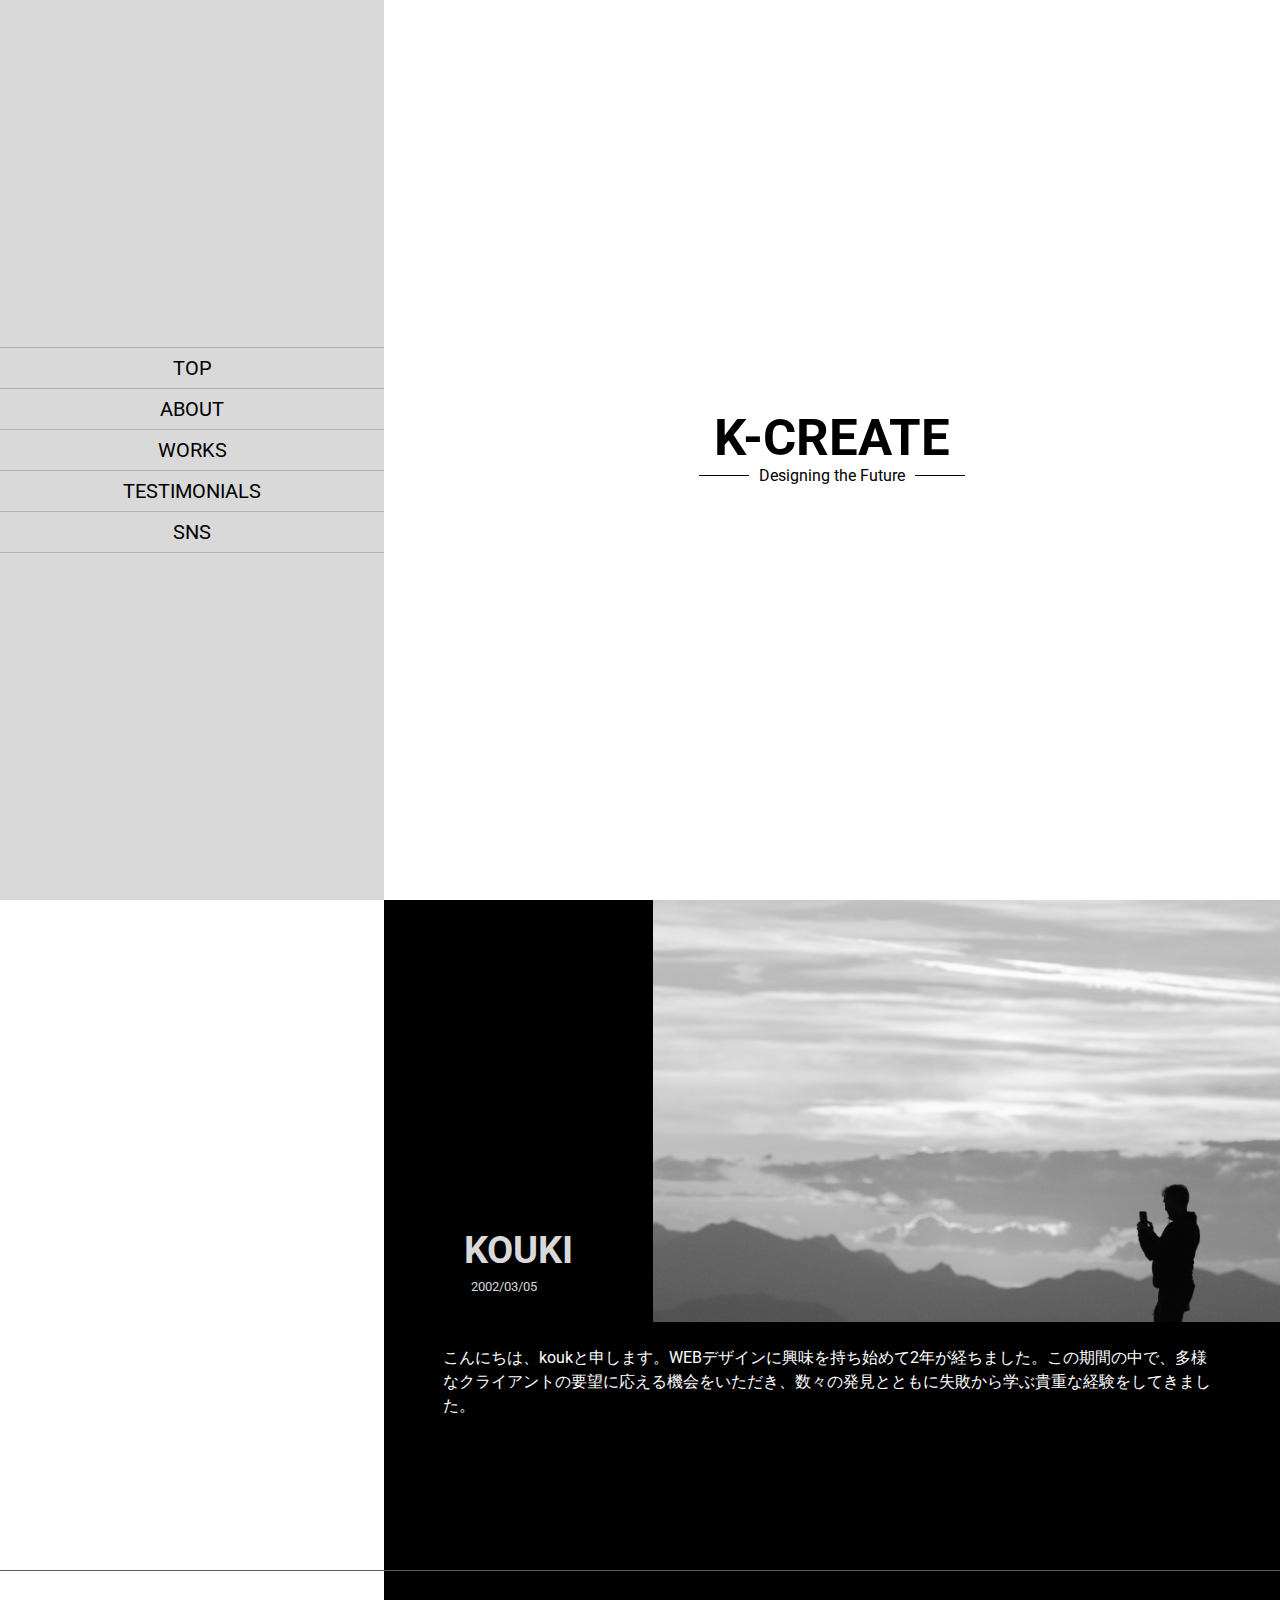
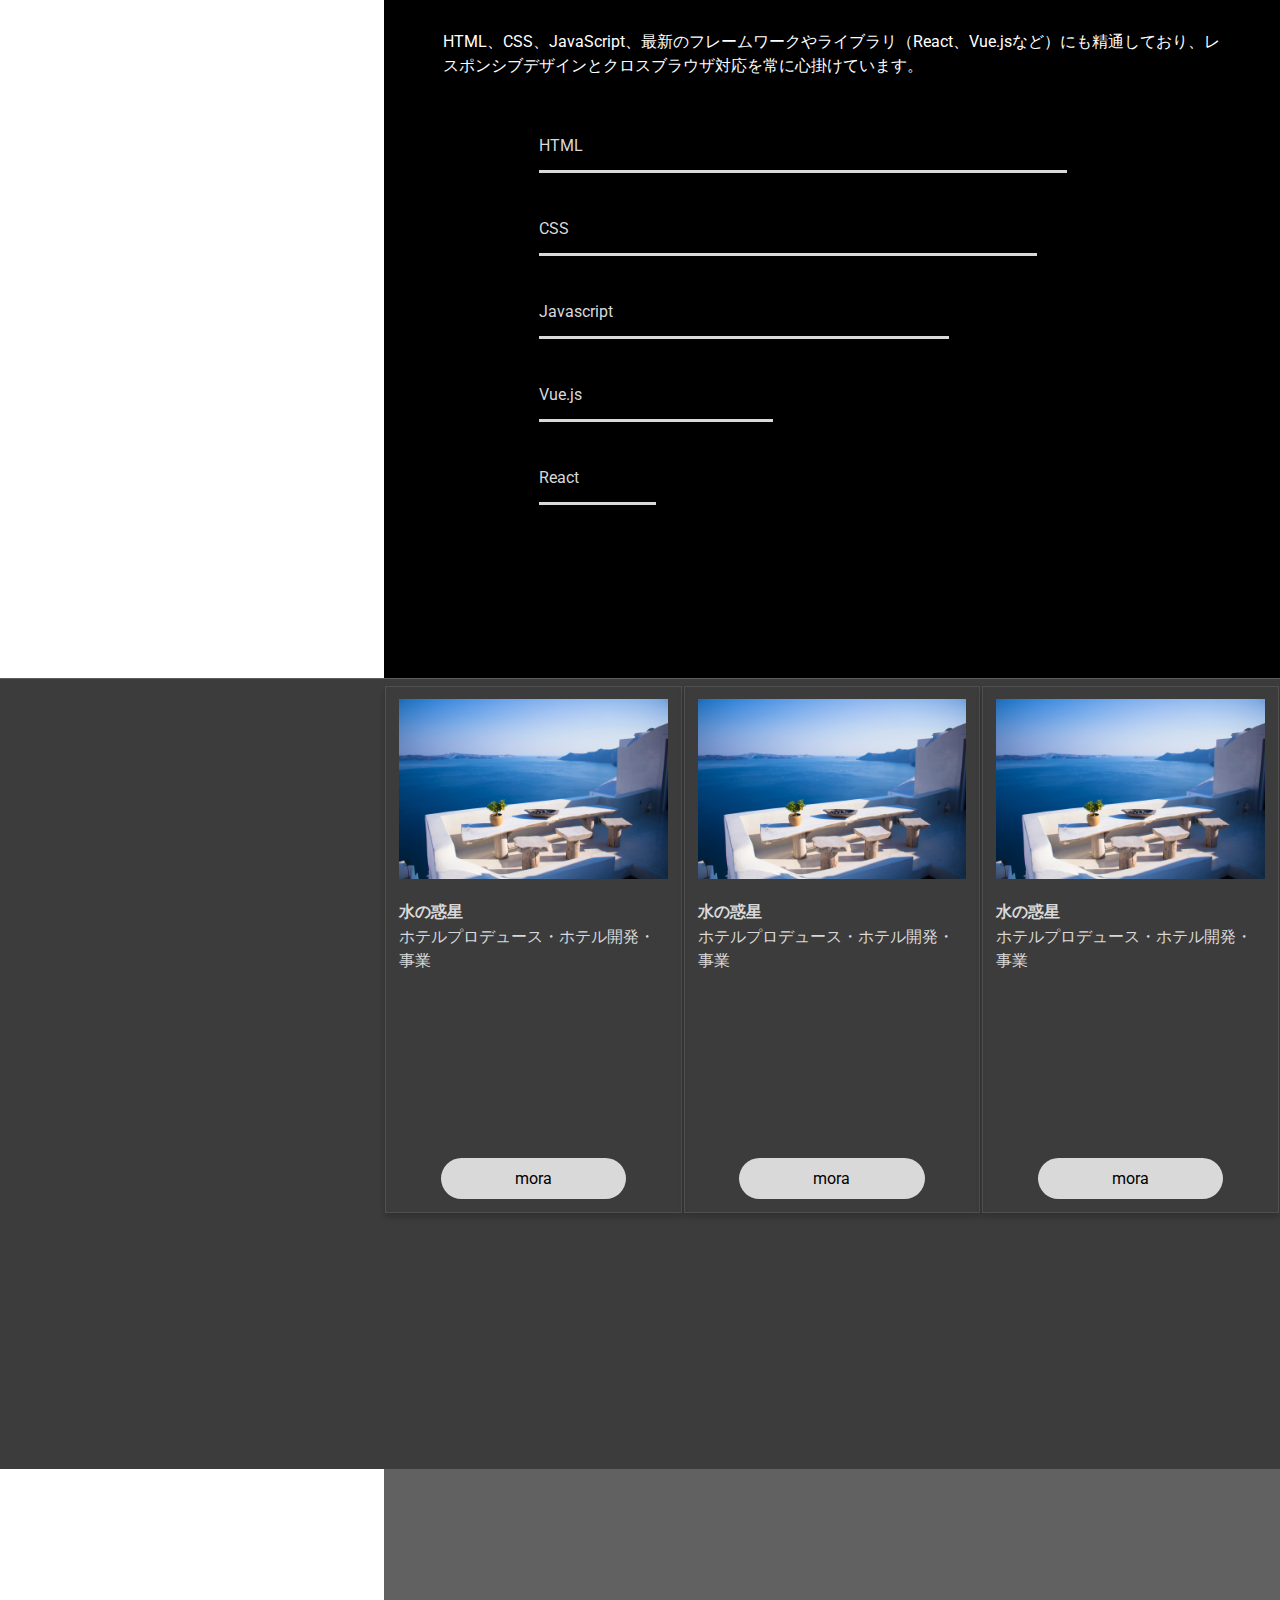
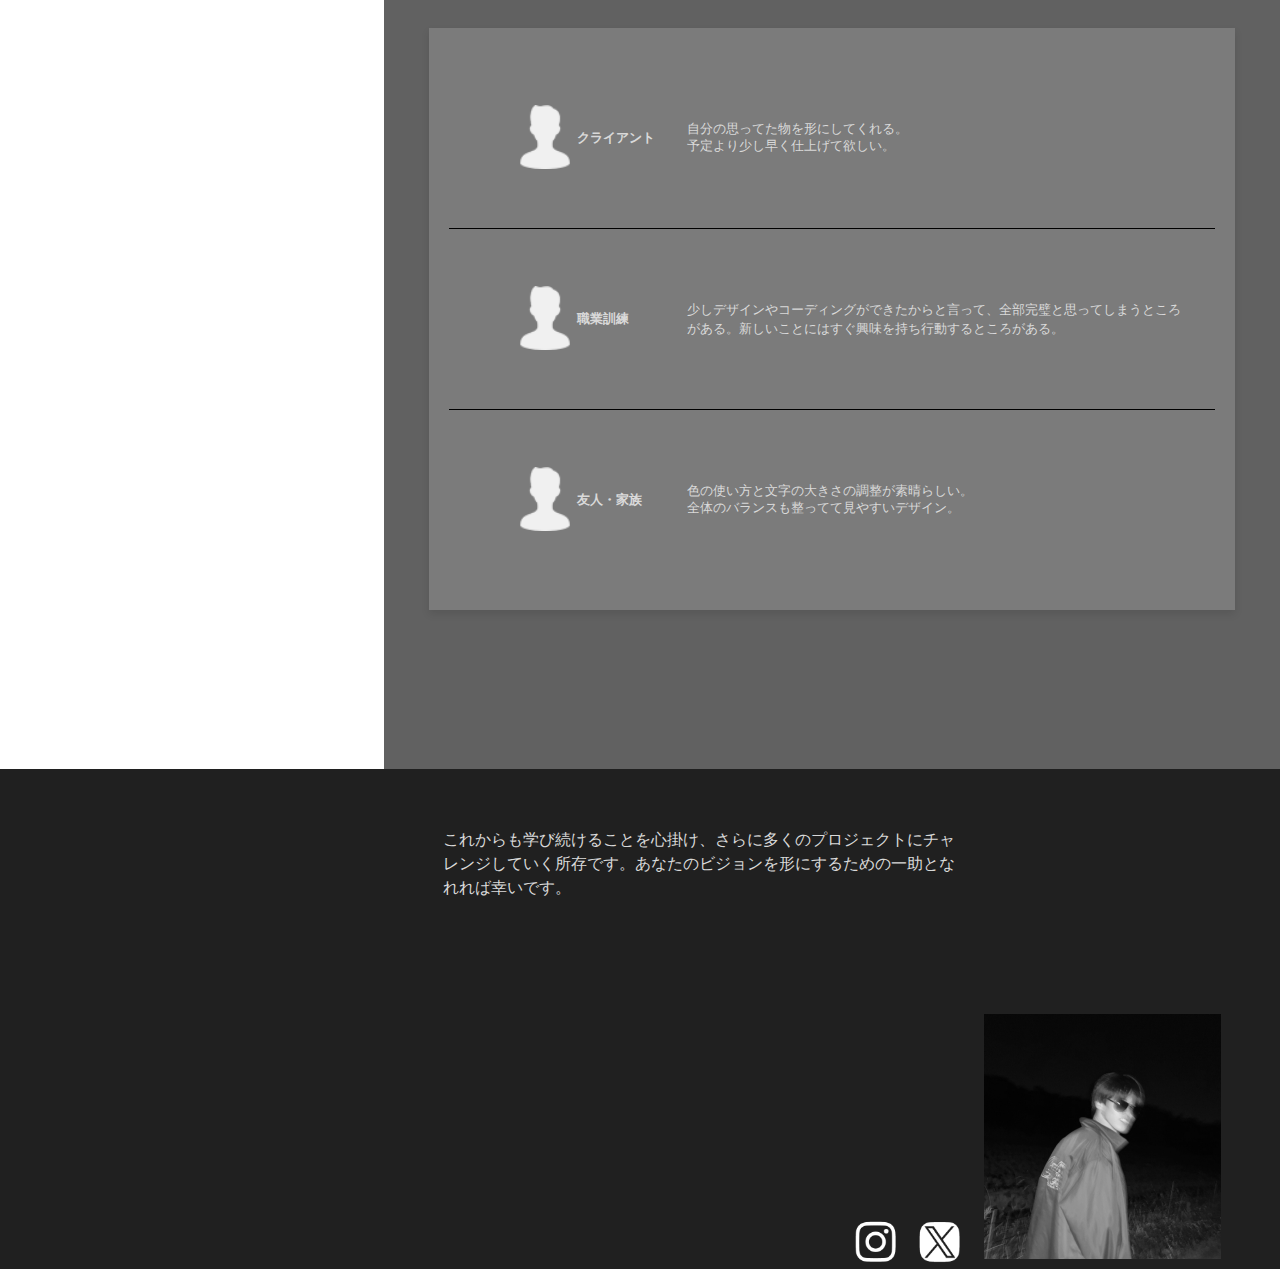
==== index.html @ d05ab893 "portfolio2024/09/22" ====
<!DOCTYPE html>
<html lang="ja">

<head>
    <meta charset="UTF-8">
    <meta name="viewport" content="width=device-width, initial-scale=1.0">
    <link rel="stylesheet" href="css/style.css">
    <link href="https://fonts.googleapis.com/css2?family=Roboto:wght@400;700&display=swap" rel="stylesheet">
    <script src="script.js" defer></script>
    <title>k-criert/portfolio</title>
</head>

<body>

    <body>
        <!-- ローディング画面用の要素、初めは非表示 -->
        <div id="outer-container">
            <div id="background" style="opacity: 0;"></div> <!-- 背景専用のタグ -->
            <div id="loading-container">
                <div id="text-container">
                    <div id="loading">K</div>
                    <div id="visual-wrapper">
                        <div id="visual">CREATE</div>
                    </div>
                </div>
                <svg width="70vw" height="20vw" viewBox="0 0 500 100" preserveAspectRatio="xMidYMid meet"
                    style="position: absolute; top: 50%; left: 50%; transform: translate(-50%, -50%);">
                    <rect id="frame" x="0" y="0" width="500" height="100" fill="none" fill="white" stroke="black"
                        stroke-width="3" />
                </svg>

            </div>
        </div>
        <!-- ハンバーガーメニューボタン -->
        <div class="hamburger-menu">
            <button class="hamburger" aria-label="メニューを開く">
                <span></span>
                <span></span>
                <span></span>
            </button>
        </div>

        <!-- ナビゲーションメニュー -->
        <!-- <nav class="nav-menu">
            <ul>
                <li><a href="#top">TOP</a></li>
                <li><a href="#about">ABOUT</a></li>
                <li><a href="#works">WORKS</a></li>
                <li><a href="#testimonials">TESTIMONIALS</a></li>
                <li><a href="#sns">SNS</a></li>
            </ul>
        </nav> -->

        <header id="header" class="nav-menu">
            <div class="header-wrapper">
                <ul>
                    <li><a href="#top" id="top-btn">TOP</a></li>
                    <li><a href="#about" id="about-btn">ABOUT</a></li>
                    <li><a href="#works" id="works-btn">WORKS</a></li>
                    <li><a href="#testimonials" id="testimonials-btn">TESTIMONIALS</a></li>
                    <li><a href="#sns" id="sns-btn">SNS</a></li>
                </ul>
            </div>
        </header>
        <main id="top" class="scroll-section">
            <div class="top-contenir">
                <div class="top-wrapper">
                    <h1>K-CREATE</h1>
                    <p class="top-text-line">Designing the Future</p>
                </div>
            </div>
            <section id="about" class="scroll-section">
                <div id="about-flex">
                    <div class="about-wrapper">
                        <div class="about-contenir">
                            <div class="about-text">
                                <div class="text-letter">
                                    <h2>KOUKI</h2>
                                    <p>2002/03/05</p>
                                </div>
                            </div>
                            <img src="image/tobias-rademacher-uTjbuFbhTug-unsplash 1.jpg" alt="about画像">
                        </div>
                        <div class="about-paragraph">
                            <p>こんにちは、koukと申します。WEBデザインに興味を持ち始めて2年が経ちました。この期間の中で、多様なクライアントの要望に応える機会をいただき、数々の発見とともに失敗から学ぶ貴重な経験をしてきました。
                            </p>
                        </div>
                    </div>

                </div>
                <div id="about-flex">
                    <div class="about-wrapper skli">
                        <p> HTML、CSS、JavaScript、最新のフレームワークやライブラリ（React、Vue.jsなど）にも精通しており、レスポンシブデザインとクロスブラウザ対応を常に心掛けています。
                        </p>
                        <div class="skli-sheet">
                            <div></div>
                            <div class="sklli-level">
                                <ul>
                                    <li>HTML</li>
                                    <li>CSS</li>
                                    <li>Javascript</li>
                                    <li>Vue.js</li>
                                    <li>React</li>
                                </ul>
                            </div>
                            <div></div>
                        </div>
                    </div>
            </section>
            <section id="works" class="scroll-section">
                <div class="container">
                    <div class="box">
                        <img src="image/orva-studio-YC8qqp50BdA-unsplash.jpg" alt="画像3">
                        <div class="content-group">
                            <h2>水の惑星</h2>
                            <p>ホテルプロデュース・ホテル開発・事業</p>
                        </div>
                        <a href="#">mora</a>
                    </div>
                    <div class="box">
                        <img src="image/orva-studio-YC8qqp50BdA-unsplash.jpg" alt="画像3">
                        <div class="content-group">
                            <h2>水の惑星</h2>
                            <p>ホテルプロデュース・ホテル開発・事業</p>
                        </div>
                        <a href="#">mora</a>
                    </div>
                    <div class="box">
                        <img src="image/orva-studio-YC8qqp50BdA-unsplash.jpg" alt="画像3">
                        <div class="content-group">
                            <h2>水の惑星</h2>
                            <p>ホテルプロデュース・ホテル開発・事業</p>
                        </div>
                        <a href="#">mora</a>
                    </div>
                </div>
            </section>
            <section id="testimonials" class="scroll-section">
                <div class="testimonials-container">
                    <div class="testimonials-box">
                        <div class="testimonial-item">
                            <div class="icon-text-box">
                                <span class="icon"><img src="image/男性の人物アイコン素材 2.png" alt=""></span>
                                <span class="label">クライアント</span>
                            </div>
                            <div class="content-box">
                                <ul class="content">
                                    <li>自分の思ってた物を形にしてくれる。</li>
                                    <li>予定より少し早く仕上げて欲しい。</li>
                                </ul>
                            </div>
                        </div>
                        <div class="testimonial-item">
                            <div class="icon-text-box">
                                <span class="icon"><img src="image/男性の人物アイコン素材 2.png" alt=""></span>
                                <span class="label">職業訓練</span>
                            </div>
                            <div class="content-box">
                                <p class="content">少しデザインやコーディングができたからと言って、全部完璧と思ってしまうところがある。新しいことにはすぐ興味を持ち行動するところがある。
                                </p>
                            </div>
                        </div>
                        <div class="testimonial-item">
                            <div class="icon-text-box">
                                <span class="icon"><img src="image/男性の人物アイコン素材 2.png" alt=""></span>
                                <span class="label">友人・家族</span>
                            </div>
                            <div class="content-box">
                                <ul class="content">
                                    <li>色の使い方と文字の大きさの調整が素晴らしい。</li>
                                    <li>全体のバランスも整ってて見やすいデザイン。</li>
                                </ul>
                            </div>
                        </div>
                    </div>
                </div>
            </section>
        </main>
        <footer id="sns" class="scroll-section">
            <div class="sns-container">
                <div class="sns-content">
                    <div class="sns-message">
                        <p>これからも学び続けることを心掛け、さらに多くのプロジェクトにチャレンジしていく所存です。あなたのビジョンを形にするための一助となれれば幸いです。</p>
                    </div>
                    <div class="sns-links">
                        <div class="social-icons">
                            <img src="/image/kjinoicevc 1.png" alt="">
                            <img src="/image/kjinoicevcXXX 1.png" alt="">
                        </div>
                        <div class="brand-logo">
                            <img src="/image/knkjn 1.png" alt="">
                        </div>
                    </div>

                </div>
            </div>
        </footer>
    </body>
</body>

</html>
---- css/style.css ----
@charset "UTF-8";
@import url(reset.css);

:root {
    --paragraph-padding: calc(90 / 1366 * 100%);

}

/* html, body {
    } */
body {
    font-family: 'Roboto', sans-serif;
    /* ウェブサイト全体に適用 */
}

p {
    line-height: 1.5;
}

#background {
    position: absolute;
    top: 0;
    left: 0;
    width: 100%;
    height: 100%;
    background-color: black;
    /* 任意の背景色 */
    transition: opacity 0.3s ease;
    /* オパシティのトランジション */
}

/* 外側のコンテナのスタイリング */
#outer-container {
    position: fixed;
    z-index: 999;
    width: 100vw;
    height: 100vh;
    display: flex;
    justify-content: center;
    align-items: center;
    background-color: #fff;
    /* overflow: hidden; */
}

/* ローディングコンテナのスタイリング */
/* #outer-container {

    background-color: #ccc;
} */
#loading-container {
    display: flex;
    justify-content: center;
    align-items: center;
    width: 100%;
}

/* テキストコンテナのスタイリング */
#text-container {
    display: flex;
    align-items: center;
    position: relative;
    width: fit-content;
    /* コンテンツに合わせて幅を調整 */
    z-index: 10;
    font-size: clamp(6px, 1vw, 20px);
    /* デフォルトのフォントサイズ */
    fill: #333;
    /* テキストカラー */
}

/* visualのラッパーのスタイリング */
#visual-wrapper {
    width: auto;
    /* visual要素の幅を自動に設定 */
    overflow: hidden;
    /* はみ出た内容を隠す */
    position: absolute;
    /* 絶対位置指定 */
    left: 100%;
    /* Kの右端からスタート */
    white-space: nowrap;
    /* 改行を防ぐ */
}

#visual {
    display: none;
    font-size: 5em;
    position: relative;
    /* 相対位置指定 */
    left: 0;
    /* 初期位置を親要素の端に設定 */
    margin-left: 10px;
}


/* ローディング要素のスタイリング */
#loading {
    font-size: 5em;
    /* visibility: visible; */
    /* animation: bounceIn 1.5s ease-in-out forwards; アニメーションを適用 */
}

/* @keyframes bounceIn {
    0% {
        transform: translateY(100%); /* 画面下からスタート */
/* } */
/* 30% { */
/* transform: translateY(-10%); 小さく跳ねる */
/* } */
/* 100% { */
/* transform: translateY(0); 元の位置に戻る */
/* } */
/* } */
#frame {
    stroke-dasharray: 1200;
    /* 長方形の周囲の長さ */
    stroke-dashoffset: 1200;
    /* 初期状態で線が見えないように全周分オフセット */
    animation: draw-frame 3s linear forwards;
    /* 2秒で描画、アニメーションは線形に */
}

@keyframes draw-frame {
    to {
        stroke-dashoffset: 0;
        /* 終了時に線が完全に見えるように */
    }
}

@media (max-width: 768px) {
    svg {
        transform: translate(-50%, -50%) scale(0.4);
        /* モバイルデバイスのためにサイズを縮小 */
    }

}

@media (max-width: 480px) {
    svg {
        transform: translate(-50%, -50%) scale(0.2);
        /* 更に小さいデバイスでさらに縮小 */
    }

}

svg {
    color: #fff;
    max-width: 100%;
    /* 要素がはみ出さないように最大幅を設定 */
    height: auto;
}

/* タブレットサイズのデバイスに対応 */
.backcolor {
    background-color: #cc6464;
}

svg:hover {
    cursor: pointer;
    /* ホバー時にカーソルをポインタに変更 */
    opacity: 0.8;
    /* ホバー時に透明度を下げる */
}

svg rect:hover {
    fill: rgb(255, 255, 255);
    /* ホバー時にrect要素の塗りつぶし色を赤に変更 */
}

svg rect:active {
    fill: rgb(255, 255, 255);
    /* ホバー時にrect要素の塗りつぶし色を赤に変更 */
}

.hamburger-menu {
    display: none;
}


@media screen and (max-width: 770px) {
    .hamburger-menu {
        position: fixed;
        /* ボタンを固定位置に設定 */
        /* 画面の上から20ピクセルの位置 */
        /* 画面の右から20ピクセルの位置 */
        z-index: 998;
        display: flex;
        flex-direction: column;
        justify-content: space-around;

        button {
            background: none;
            border: none;
            cursor: pointer;
            display: flex;
            flex-direction: column;
            justify-content: space-around;
            height: 50px;
            /* ボタンの高さ */
            width: 50px;
            /* ボタンの幅 */
            background-color: #d9d9d9;
        }

        span {
            transition: 0.5s;
            display: block;
            height: 3px;
            width: 100%;
            background: black;
            border-radius: 10px;
        }


    }

    .hamburger-menu button.active span:nth-child(1) {
        transform: rotate(405deg) scale(0.5) translate(10px, 35px);
        /* 上のバーを右上に回転 */
        background: #000;
    }

    .hamburger-menu button.active span:nth-child(2) {
        opacity: 0;
        /* 中央のバーを非表示に */
    }

    .hamburger-menu button.active span:nth-child(3) {
        transform: rotate(-45deg) scale(0.5) translate(10px, -35px);
        /* 下のバーを右下に回転 */
        background: #000;
        /* 色を変更する場合 */
    }


    .nav-menu.active {
        display: block;
        position: fixed;
        z-index: 900;
        /* アクティブ時にメニューを表示 */
    }

    .nav-menu {
        background-color: #fff;

        /* 初期状態ではメニューを隠す */
        
    }
}





#header {
    background-color: #D9D9D9;
    width: 30%;
    position: fixed;
    /* opacity: 0; */
}

@media screen and (max-width: 770px) {
    header {
        display: none;
    }

    .top-wrapper {
        flex-grow: 1;
        justify-content: flex-start;
        /* 必要に応じて配置を調整（左揃えや中央揃えなど） */
    }


    #top,
    #about,
    #works {
        width: 100vw;
        /* 100vw ではなく 100% に変更 */
    }

    .about-wrapper,
    .works-wrapper {
        flex-grow: 1;
    }


}

.header-wrapper {
    height: 100vh;
    display: flex;
    justify-content: center;
    flex-direction: column;
    align-items: center;

    ul {
        width: 100%;
        text-align: center;

        li {
            border-bottom: 1px solid #B1B1B1;
            font-size: 20px;
            list-style: none;
        }

        a {
            padding: 10px 0;
            color: #000;
            text-decoration: none;
            width: 100%;
            display: block;
        }



        #top-btn.active {
            background-color: #fff;
        }

        #about-btn.active {
            background-color: #000000;
            color: #d9d9d9;
        }

        #works-btn.active {
            background-color: #3C3C3C;
            color: #d9d9d9;

        }

        #testimonials-btn.active {
            background-color: #616161;
            color: #d9d9d9;

        }

        #sns-btn.active {
            background-color: #202020;
            color: #d9d9d9;
        }

        li:nth-child(1) {
            border-top: 1px solid #B1B1B1;
        }
    }
}

#top,
#about,
#works,
#testimonials,
#sns {
    width: 100%;
    /* 100vw ではなく 100% に変更 */
}

#top {
    background-color: #fff;

    .top-contenir {
        height: 100vh;
        display: flex;
        justify-content: right;
        width: 100%;


        .top-wrapper {
            display: flex;
            justify-content: center;
            flex-direction: column;
            height: 100vh;
            align-items: center;
            width: 70vw;

            h1 {
                right: 0;
                text-align: center;
                font-size: 4vw;

            }

            p {
                display: flex;
                justify-content: center;
                align-items: center;
                /* テキストと線を縦方向に中央揃え */
            }

            p::before,
            p::after {
                content: "";
                display: inline-block;
                width: 50px;
                /* 横線の幅 */
                height: 1px;
                /* 横線の太さ */
                background-color: black;
                /* 横線の色 */
            }

            p::before {
                margin-right: 10px;
                /* テキストと線の間の余白 */
            }

            p::after {
                margin-left: 10px;
                /* テキストと線の間の余白 */
            }

        }
    }

    #about-flex {
        /* height: 100vh; */
        display: flex;
        justify-content: right;
        border-bottom: 1px solid #5d5d5d;
        width: 100%;
        min-height: 500px;

        .about-wrapper {
            background-color: #000;
            width: 70%;
            min-height: 500px;
            height: 100%;
            padding-bottom: 10vw;
            /* display: flex;
            justify-content: flex-start;
            flex-direction: column; */

            .about-contenir {
                display: flex;

                .about-text {
                    display: flex;
                    justify-content: end;
                    align-items: center;
                    flex-direction: column;
                    width: 30%;
                    margin: 2vw;

                    .text-letter {
                        text-align: left;
                    }

                    h2 {
                        text-align: left;
                        font-size: 3vw;

                        position: relative;
                        color: #d9d9d9;
                    }

                    p {
                        font-size: 1vw;
                        color: #d9d9d9;
                    }

                    @media screen and (max-width: 770px) {
                        h2 {
                            font-size: 5vw;
                        }

                        p {
                            font-size: 2vw;
                        }
                    }

                    @media screen and (max-width: 500px) {

                        .about-text {
                            display: flex;
                            justify-content: center;
                            align-items: flex-start;
                            flex-direction: row;
                        }

                        h2 {
                            padding: 2vw 0;
                            font-size: 10vw;
                        }

                    }

                }

                img {
                    width: 70%;
                }
            }
        }

        .about-paragraph {
            color: #d9d9d9;
            width: 100%;
            margin-bottom: 3vw 0;
        }

        .about-paragraph p {
            padding: 1.5rem var(--paragraph-padding);
            line-height: 1.5;
        }

        @media screen and (max-width: 770px) {

            #about-flex {
                height: 100vw;
            }


            .about-paragraph p {
                max-width: 70%;
            }

            /* .about-paragraph {
                /* display: flex;
                flex-direction: column;
                justify-content: center;
                flex: 1; */
            /* padding: 10vw 0; */

            /* } */

        }

        @media screen and (max-width: 500px) {

            /* .about-wrapper {
               
                /* min-height: 700px; */
            /* } */
            .about-contenir {
                flex-wrap: wrap-reverse;
            }

            .about-paragraph p {
                padding: 1vw;
                max-width: 100%;
            }

            .about-paragraph {
                padding: 10vw 0;

            }


            img {
                width: 100%;
                flex: 1 1;
            }

            .about-text {
                text-align: left;
            }
        }

        .skli {

            /* PCサイズ（770px以上） */
            .skli-sheet {
                display: flex;
                flex-wrap: wrap;
                justify-content: center;

            }

            div {
                flex-basis: calc(20% - 50px);
                /* 60%の幅で、真ん中に配置 */
            }

            .sklli-level {
                margin: 1vw 2vw;
                flex: 1 1;
            }


            /* 770px以下のサイズ */
            @media screen and (max-width: 770px) {


                .skli {
                    padding: 5vw 0;

                }

                p {
                    padding: 2vw;
                    margin-top: 10vw;
                }

                .skli-sheet {
                    flex-direction: column;
                    width: 100%;
                    /* 縦並びに変更（必要に応じて） */
                }

                .sklli-level {
                    flex: 1 1 100%;
                    /* 100%で広がるように設定 */
                    /* 余白を広げて全体に広がる */
                    /* 縮まらないように設定 */
                }
            }



        }

        p {
            padding: 0 var(--paragraph-padding);
            padding-top: var(--paragraph-padding);
            color: #fff;
            line-height: 1.5;
        }



        li {
            color: #d9d9d9;
            list-style: none;
            margin: 2rem 0;
            padding: 1rem 0;
            border-bottom: 3px solid #d9d9d9;
        }

        li:nth-child(1) {
            width: 90%;
        }

        li:nth-child(2) {
            width: 85%;

        }

        li:nth-child(3) {
            width: 70%;

        }

        li:nth-child(4) {
            width: 40%;

        }

        li:nth-child(5) {
            width: 20%;

        }

    }

    #works {
        display: flex;
        justify-content: right;
        background-color: #3C3C3C;
        width: 100%;
        height: auto;
        /* max-height: 100vh; */


        .container {
            display: flex;
            flex-direction: row;
            justify-content: space-around;
            align-items: flex-start;
            width: 70%;
            padding-bottom: 20vw;
        }

        .container::-webkit-scrollbar {
            display: none;
            /* Chrome, Safari, Opera */
        }

        .container {
            -ms-overflow-style: none;
            /* Internet Explorer, Edge */
            scrollbar-width: none;
            /* Firefox */
        }

        .box {
            margin-top: 0.5vw;
            display: flex;
            flex-direction: column;
            justify-content: space-between;
            /* 上部と下部の間にスペースを最大化 */
            padding: 1vw;
            border: 1px solid #505050;
            box-shadow: 0 4px 6px rgba(0, 0, 0, 0.2);
            width: 30%;
            height: 50vw;
            max-height: 500px;
        }

        .content-group {
            align-self: start;
            /* 左寄せ */
            width: 100%;
            /* 幅をbox全体に */
        }

        .box img {
            width: 100%;
            height: auto;
            object-fit: cover;
        }

        .box h2,
        .box p,
        .box a {
            align-self: start;
            /* 要素を左揃えに */
            width: 100%;
            /* 全幅を使う設定 */
        }

        .box h2 {
            margin-bottom: 5px;
            color: #d9d9d9;
            margin-top: 2vw;
        }

        .box p {
            margin-top: 5px;
            margin-bottom: 5px;
            /* pの下のマージンも設定 */
            color: #d9d9d9;
        }


        .box a {
            align-self: center;
            /* 中央寄せ */
            margin-top: auto;
            /* 自動的に上部の空間を最大化して下に配置 */
            display: block;
            /* ブロック要素として扱う */
            width: 50%;
            /* 幅を50%に設定 */
            text-align: center;
            /*
             テキスト中央寄せ */
            border-radius: 25px;
            /* 角を丸く */
            text-decoration: none;
            background: #d9d9d9;
            color: #000;
            transition: background-color 0.3s;
            padding: 1vw 2vw;
        }

        .box a:hover {
            background-color: #0056b3;
            /* ホバー時の背景色を濃い青に変更 */
        }

        @media (max-width: 500px) {
            .container {
                overflow-x: auto;
                /* 横スクロールを有効にする */
                display: flex;
                flex-wrap: nowrap;
                /* ボックスを折り返さずに一列に並べる */
                width: 100%;
            }

            .box {
                height: 100vw;
                width: 40%;
                /* 各ボックスの幅を画面幅の80%に設定 */
                min-width: 300px;
                /* ボックスの最小幅を300pxに設定 */
                margin: 10px 5px;
                /* マージンを調整 */
                flex-shrink: 0;
                /* フレックスアイテムの縮小を禁止 */
                border-radius: 2vw;
            }

            .box a {
                display: none;
            }
        }

        @media screen and (max-width:770px) {
            .container {
                width: 100%;
            }
        }
    }

    #testimonials {
        display: flex;
        justify-content: right;
        width: 100%;


        .testimonials-container {
            display: flex;
            justify-content: center;
            align-items: center;
            height: 100vh;
            width: 70%;
            background: #616161;
        }

        .testimonials-box {
            display: flex;
            flex-direction: column;
            justify-content: center;
            align-items: center;
            padding: 20px;
            background: #ddd;
            width: 90%;
            box-sizing: border-box;
            box-shadow: 0px 4px 8px rgba(0, 0, 0, 0.1);
            background-color: #7B7B7B;
        }

        .testimonial-item {
            display: flex;
            justify-content: flex-start;
            align-items: center;
            width: 100%;
            border-bottom: 1px solid black;
            font-size: 0.8rem;
            height: 20vh;
        }

        .icon-text-box {
            display: flex;
            align-items: center;
            justify-content: flex-start;
            flex-basis: 20%;
            padding-left: 5vw;
            color: #d9d9d9;
        }

        .icon img {
            height: 5vw;
            width: 5vw;
            min-width: 50px;
            min-height: 50px;
        }

        .label {
            font-weight: bold;
            width: 80px;
        }

        .content-box {
            flex: 1 1 70%;
            padding: 0 30px;
            color: #d9d9d9;
        }

        .content,
        ul.content {
            flex-grow: 1;
            text-align: left;
            max-width: 100%;
        }

        ul.content {
            list-style-type: none;
            padding: 0;
        }

        li {
            padding: 2px 0;
        }

        .testimonial-item:last-child {
            border-bottom: none;
        }

        @media screen and (max-width: 770px) {
            .testimonials-container {
                width: 100%;
            }
        }

        @media screen and (max-width: 500px) {
            .testimonial-item {
                flex-wrap: wrap;
                padding: 4vw 0;
                height: 20vh;
            }

            ul.content {
                padding: 0;
            }

            .content-box {
                flex: 1 1 70%;
                padding: 0;
                color: #d9d9d9;
            }
        }
    }
}

#sns {
    min-height: 500px;
    background-color: #202020;
    display: flex;
    justify-content: right;

    .sns-container {
        width: 70%;

        .sns-content {
            color: #d9d9d9;
            display: flex;
            flex-direction: column;
            justify-content: space-between;
            align-items: baseline;
            max-width: 100%;
            margin: var(--paragraph-padding);
            height: calc(100% - var(--paragraph-padding) - var(--paragraph-padding))
        }

        .sns-message {
            width: 40vw;
        }



        .sns-links {
            width: 100%;
            display: flex;
            justify-content: end;

        }

        .social-icons {
            margin-top: auto;
            display: flex;
            margin-right: 1vw;

            img {
                width: clamp(50px, 5vw, 100px);
                transform: translate(0, 1vw);
            }

        }
    }


    @media screen and (max-width: 770px) {
        .sns-container {
            width: 100%;
        }

        .sns-container {

            .sns-message {
                width: 100%;
            }
        }

        .social-icons {
            flex-wrap: wrap;
        }
    }
}
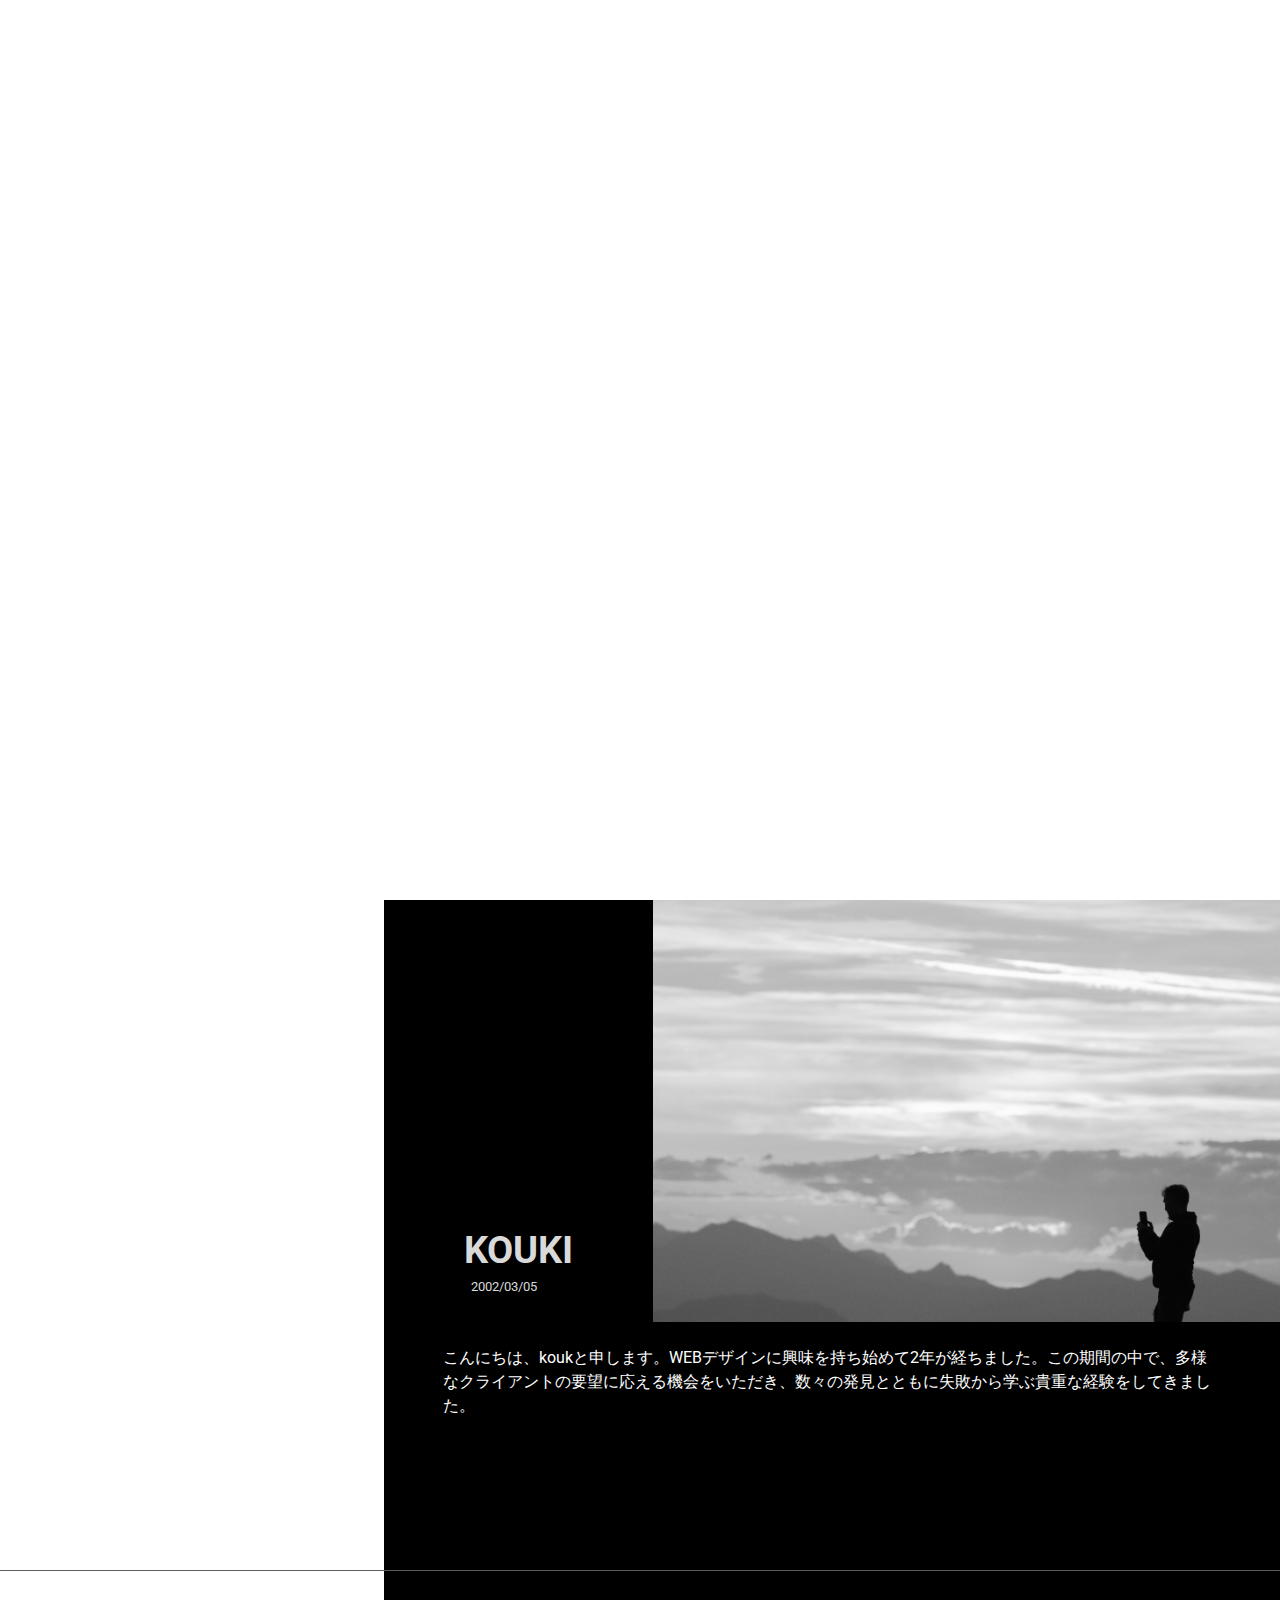
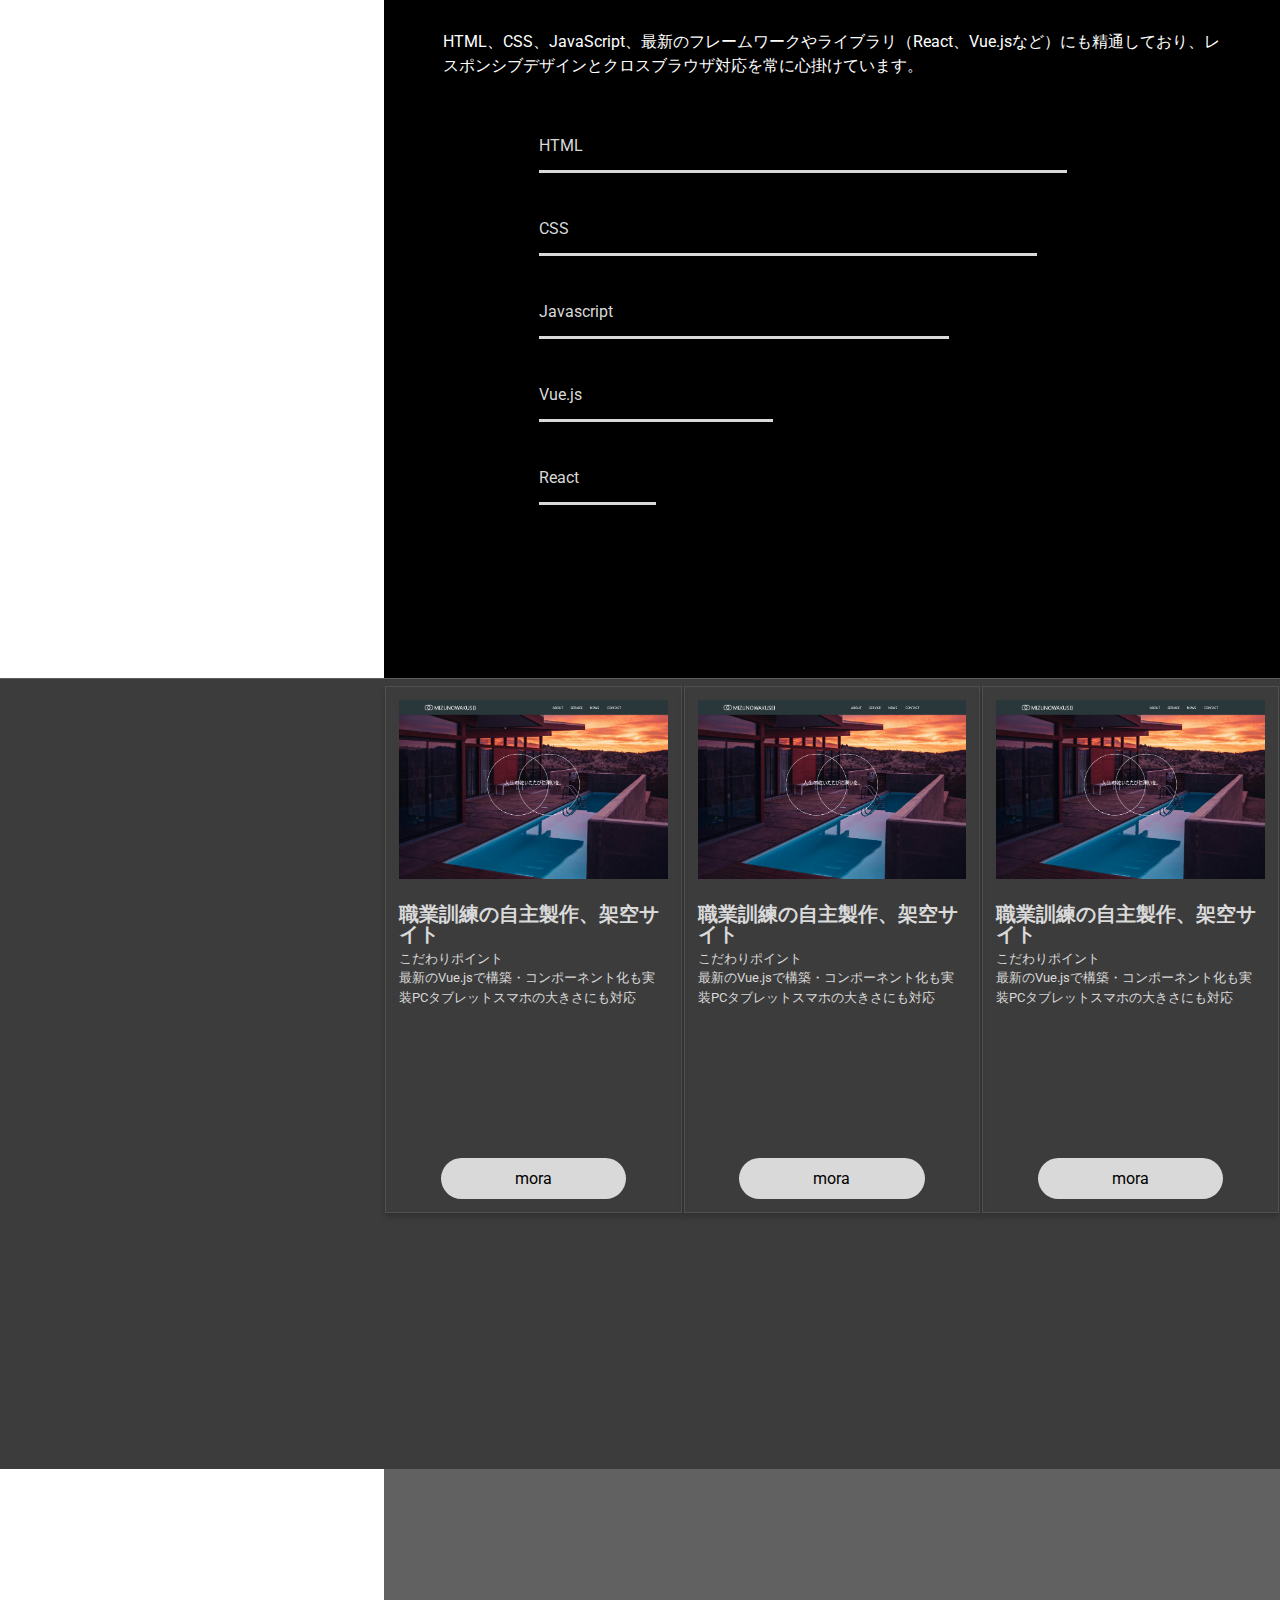
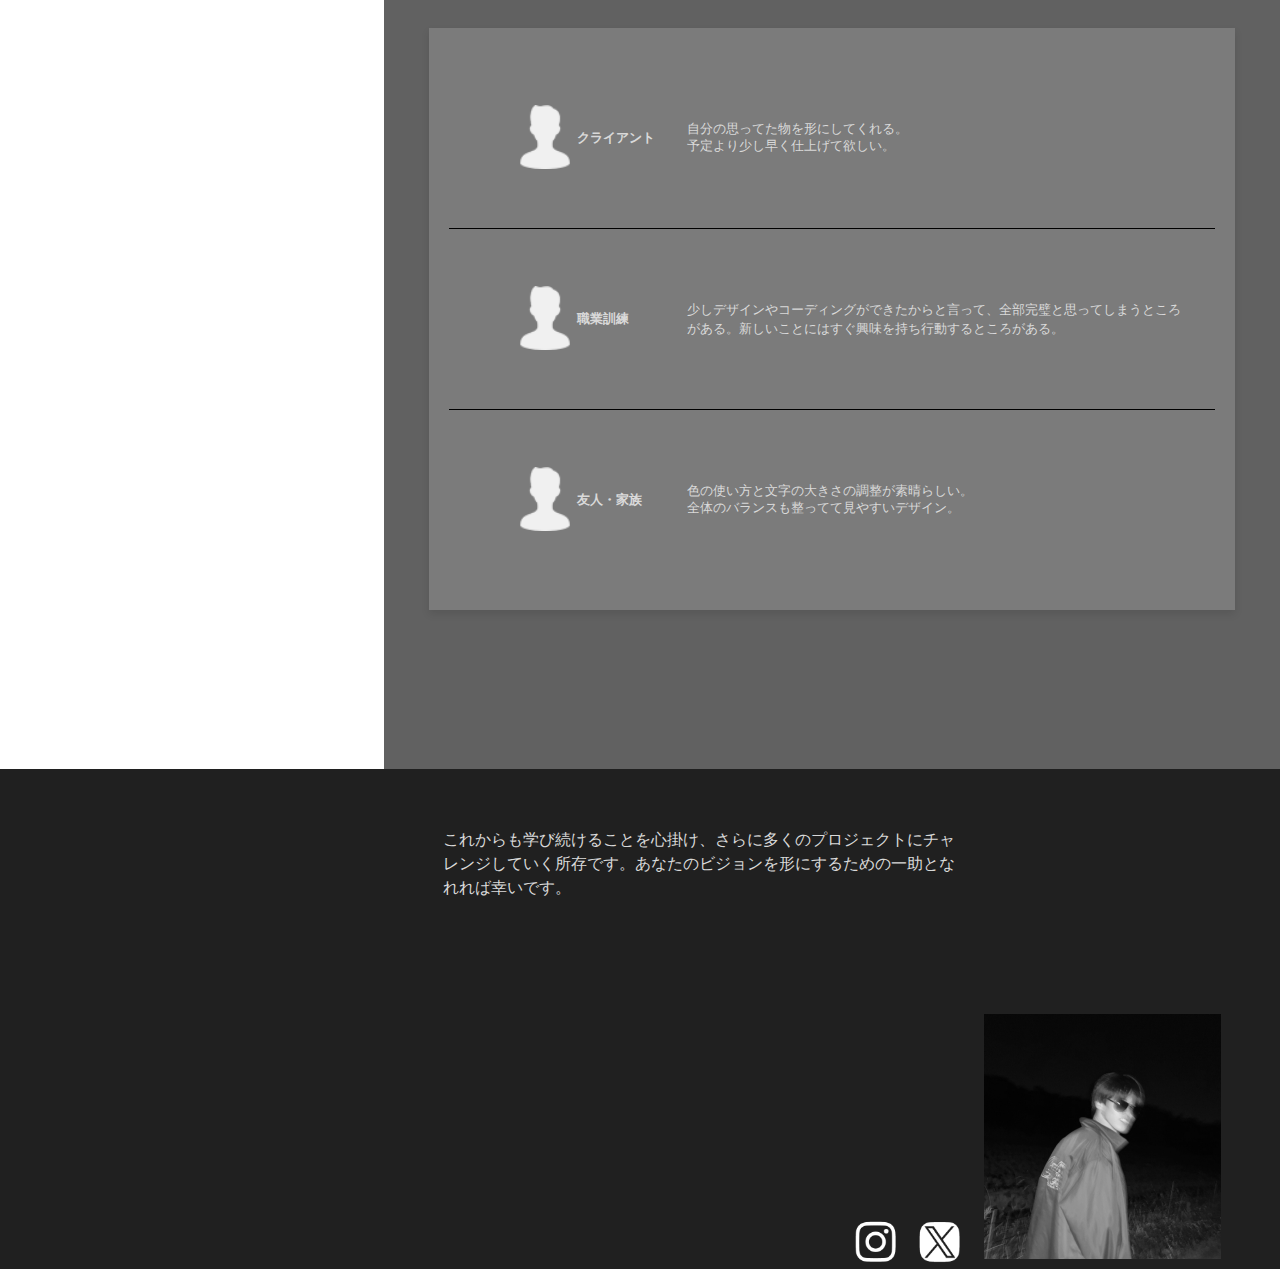
==== commit 1cad5424: "portfolio2024/09/22" ====
--- a/index.html
+++ b/index.html
@@ -7,6 +7,7 @@
     <link rel="stylesheet" href="css/style.css">
     <link href="https://fonts.googleapis.com/css2?family=Roboto:wght@400;700&display=swap" rel="stylesheet">
     <script src="script.js" defer></script>
+    <script src="content.js" defer></script>
     <title>k-criert/portfolio</title>
 </head>
 
@@ -39,18 +40,6 @@
                 <span></span>
             </button>
         </div>
-
-        <!-- ナビゲーションメニュー -->
-        <!-- <nav class="nav-menu">
-            <ul>
-                <li><a href="#top">TOP</a></li>
-                <li><a href="#about">ABOUT</a></li>
-                <li><a href="#works">WORKS</a></li>
-                <li><a href="#testimonials">TESTIMONIALS</a></li>
-                <li><a href="#sns">SNS</a></li>
-            </ul>
-        </nav> -->
-
         <header id="header" class="nav-menu">
             <div class="header-wrapper">
                 <ul>
@@ -110,28 +99,28 @@
             <section id="works" class="scroll-section">
                 <div class="container">
                     <div class="box">
-                        <img src="image/orva-studio-YC8qqp50BdA-unsplash.jpg" alt="画像3">
+                        <img src="image/グループ 235.png" alt="画像3">
                         <div class="content-group">
-                            <h2>水の惑星</h2>
-                            <p>ホテルプロデュース・ホテル開発・事業</p>
+                            <h2>職業訓練の自主製作、架空サイト</h2>
+                            <p>こだわりポイント</br> 最新のVue.jsで構築・コンポーネント化も実装PCタブレットスマホの大きさにも対応</p>
                         </div>
-                        <a href="#">mora</a>
+                        <a href="https://edu.auc.jp/24w5d05/">mora</a>
                     </div>
                     <div class="box">
-                        <img src="image/orva-studio-YC8qqp50BdA-unsplash.jpg" alt="画像3">
+                        <img src="image/グループ 235.png" alt="画像3">
                         <div class="content-group">
-                            <h2>水の惑星</h2>
-                            <p>ホテルプロデュース・ホテル開発・事業</p>
+                            <h2>職業訓練の自主製作、架空サイト</h2>
+                            <p>こだわりポイント</br> 最新のVue.jsで構築・コンポーネント化も実装PCタブレットスマホの大きさにも対応</p>
                         </div>
-                        <a href="#">mora</a>
+                        <a href="https://edu.auc.jp/24w5d05/">mora</a>
                     </div>
                     <div class="box">
-                        <img src="image/orva-studio-YC8qqp50BdA-unsplash.jpg" alt="画像3">
+                        <img src="image/グループ 235.png" alt="画像3">
                         <div class="content-group">
-                            <h2>水の惑星</h2>
-                            <p>ホテルプロデュース・ホテル開発・事業</p>
+                            <h2>職業訓練の自主製作、架空サイト</h2>
+                            <p>こだわりポイント</br> 最新のVue.jsで構築・コンポーネント化も実装PCタブレットスマホの大きさにも対応</p>
                         </div>
-                        <a href="#">mora</a>
+                        <a href="https://edu.auc.jp/24w5d05/">mora</a>
                     </div>
                 </div>
             </section>
--- a/css/style.css
+++ b/css/style.css
@@ -200,6 +200,7 @@
             width: 50px;
             /* ボタンの幅 */
             background-color: #d9d9d9;
+            border-radius: 5px;
         }
 
         span {
@@ -233,10 +234,28 @@
     }
 
 
-    .nav-menu.active {
+    #header.nav-menu.active {
         display: block;
         position: fixed;
         z-index: 900;
+        height: 300px;
+        border-radius: 10px;
+        width: 100%;
+
+        .header-wrapper {
+            padding-top: 50px;
+            height: auto;
+            max-height: 120vw;
+            display: flex;
+            flex-direction: row;
+            align-items: first baseline;
+        }
+
+        /* #header {
+            background-color: #D9D9D9;
+            width: 70%;
+            position: fixed;
+            /* opacity: 0; */
         /* アクティブ時にメニューを表示 */
     }
 
@@ -244,7 +263,7 @@
         background-color: #fff;
 
         /* 初期状態ではメニューを隠す */
-        
+
     }
 }
 
@@ -721,6 +740,7 @@
             margin-bottom: 5px;
             color: #d9d9d9;
             margin-top: 2vw;
+            font-size: clamp(10px, 2vw, 20px);
         }
 
         .box p {
@@ -728,8 +748,8 @@
             margin-bottom: 5px;
             /* pの下のマージンも設定 */
             color: #d9d9d9;
-        }
-
+            font-size: clamp(10px, 1vw, 20px);
+        }
 
         .box a {
             align-self: center;
@@ -742,7 +762,7 @@
             /* 幅を50%に設定 */
             text-align: center;
             /*
-             テキスト中央寄せ */
+                 テキスト中央寄せ */
             border-radius: 25px;
             /* 角を丸く */
             text-decoration: none;
@@ -756,8 +776,27 @@
             background-color: #0056b3;
             /* ホバー時の背景色を濃い青に変更 */
         }
-
+        
         @media (max-width: 500px) {
+            .box a {
+                /* 無効にしたいプロパティをリセット */
+                align-self: auto;
+                margin-top: 0;
+                display: inline; /* ブロックではなくインラインに戻す */
+                width: auto;
+                text-align: left; /* 中央寄せを解除 */
+                border-radius: 0;
+                background: none;
+                color: inherit;
+                padding: 0;
+            }
+        
+            .box a:hover {
+                background-color: transparent; /* ホバー時の背景色も元に戻す */
+            }
+        }
+
+        @media screen and (max-width: 500px) {
             .container {
                 overflow-x: auto;
                 /* 横スクロールを有効にする */
@@ -768,7 +807,11 @@
             }
 
             .box {
-                height: 100vw;
+                margin-top: 0.5vw;
+                display: flex;
+                flex-direction: column;
+                justify-content: flex-start;
+                min-height: 300px;
                 width: 40%;
                 /* 各ボックスの幅を画面幅の80%に設定 */
                 min-width: 300px;
@@ -778,11 +821,9 @@
                 flex-shrink: 0;
                 /* フレックスアイテムの縮小を禁止 */
                 border-radius: 2vw;
-            }
-
-            .box a {
-                display: none;
-            }
+
+            }
+
         }
 
         @media screen and (max-width:770px) {
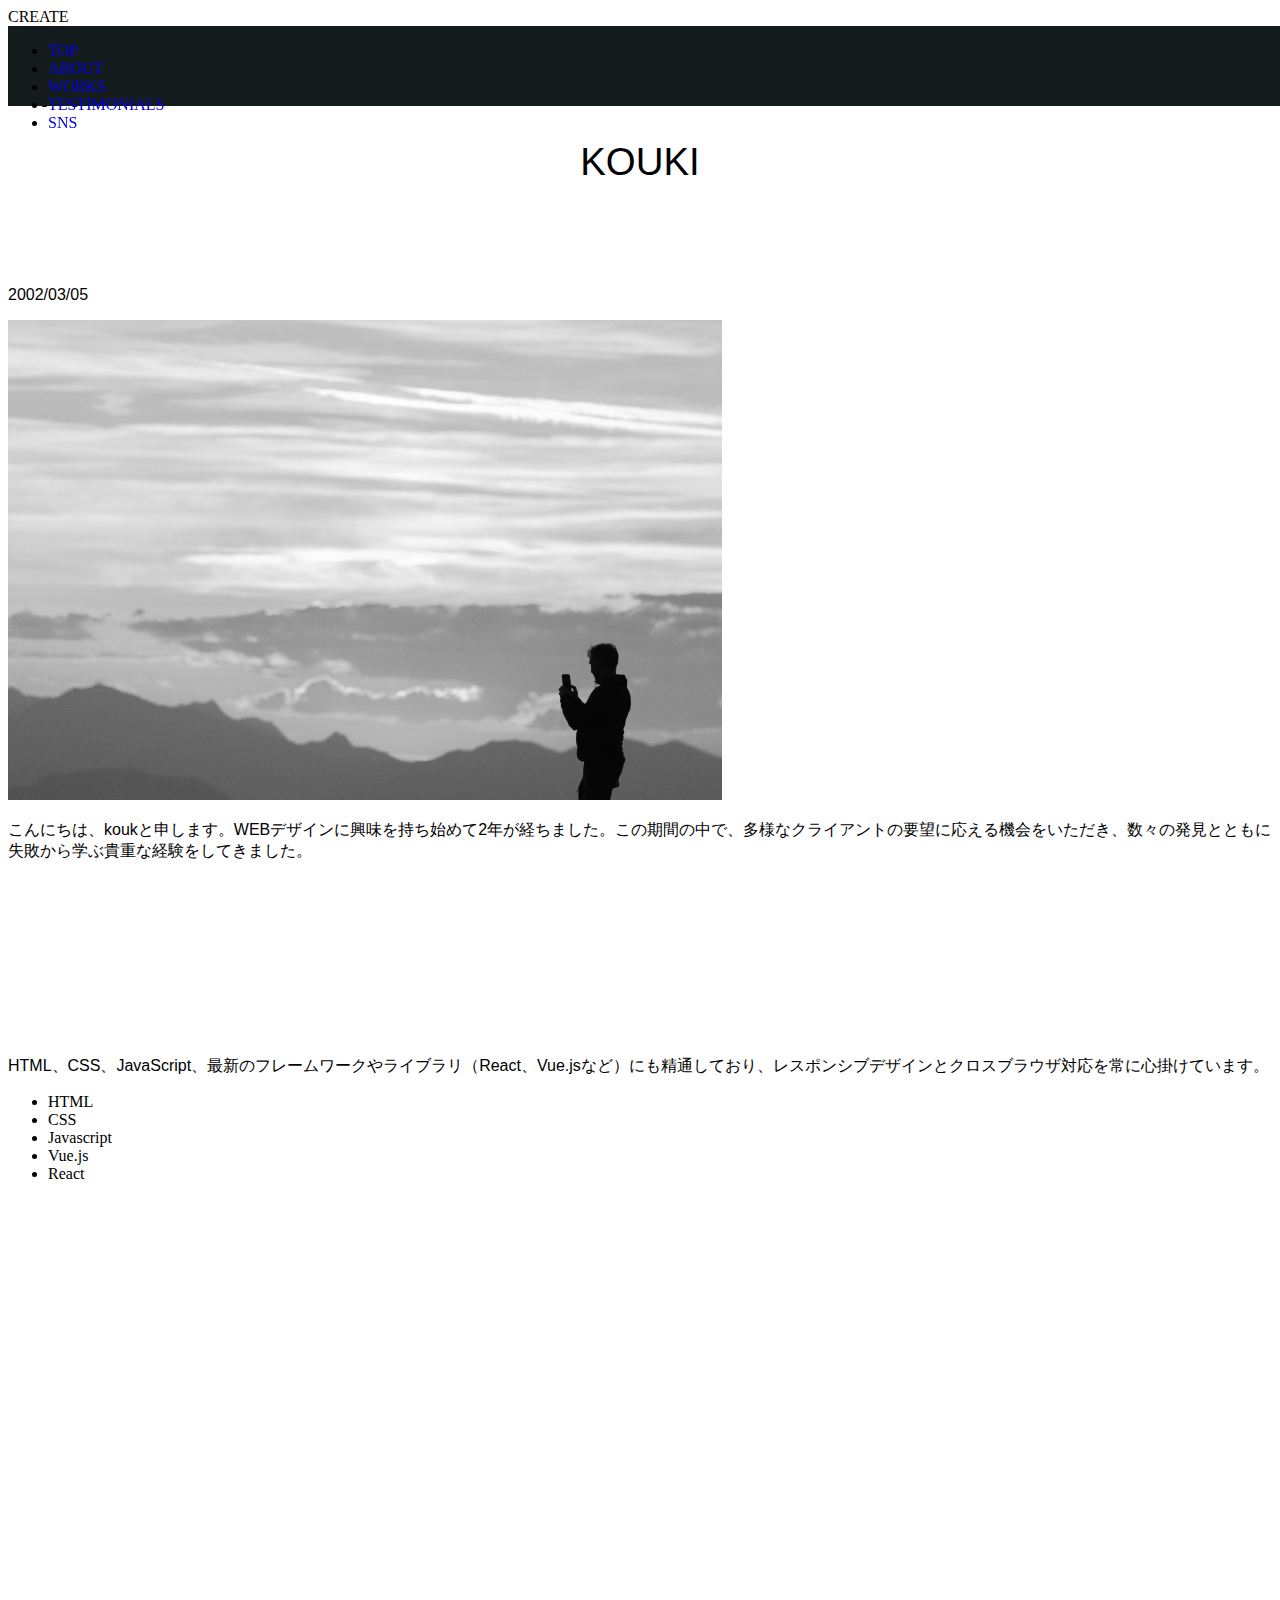
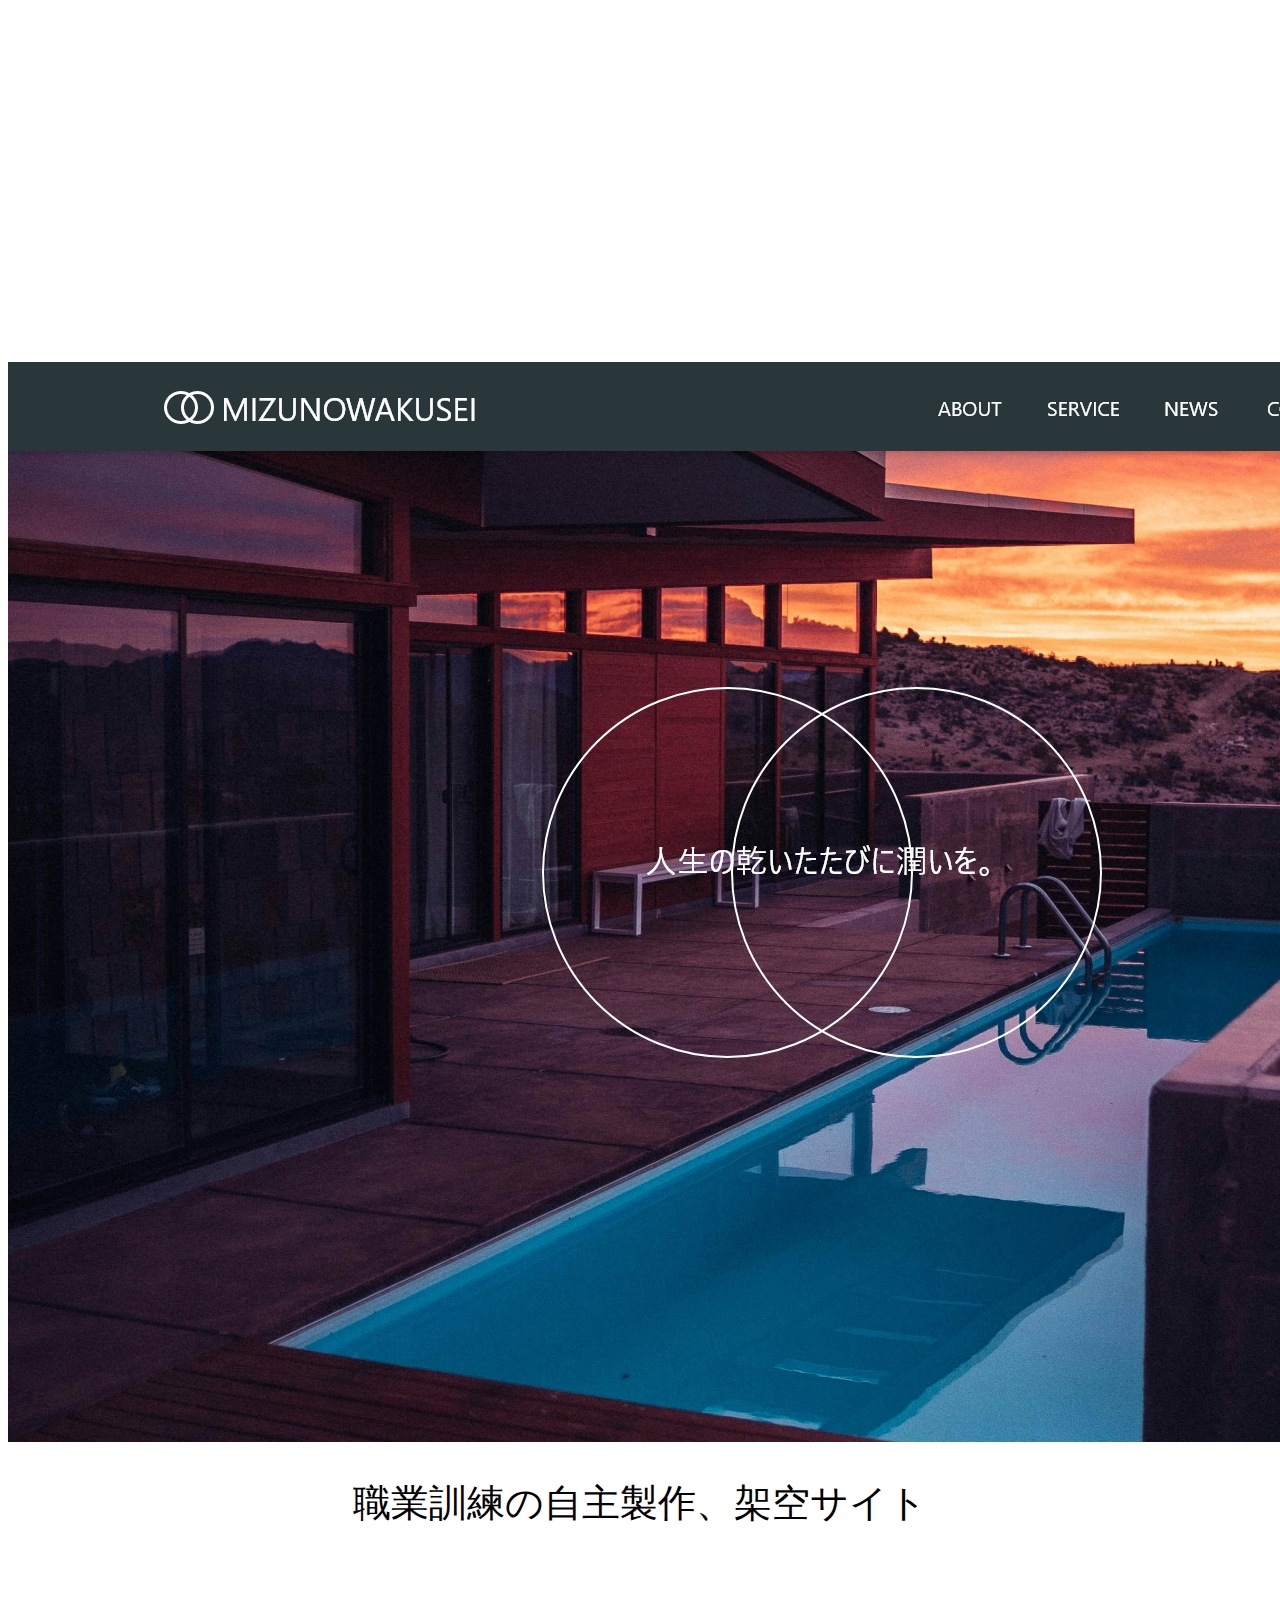
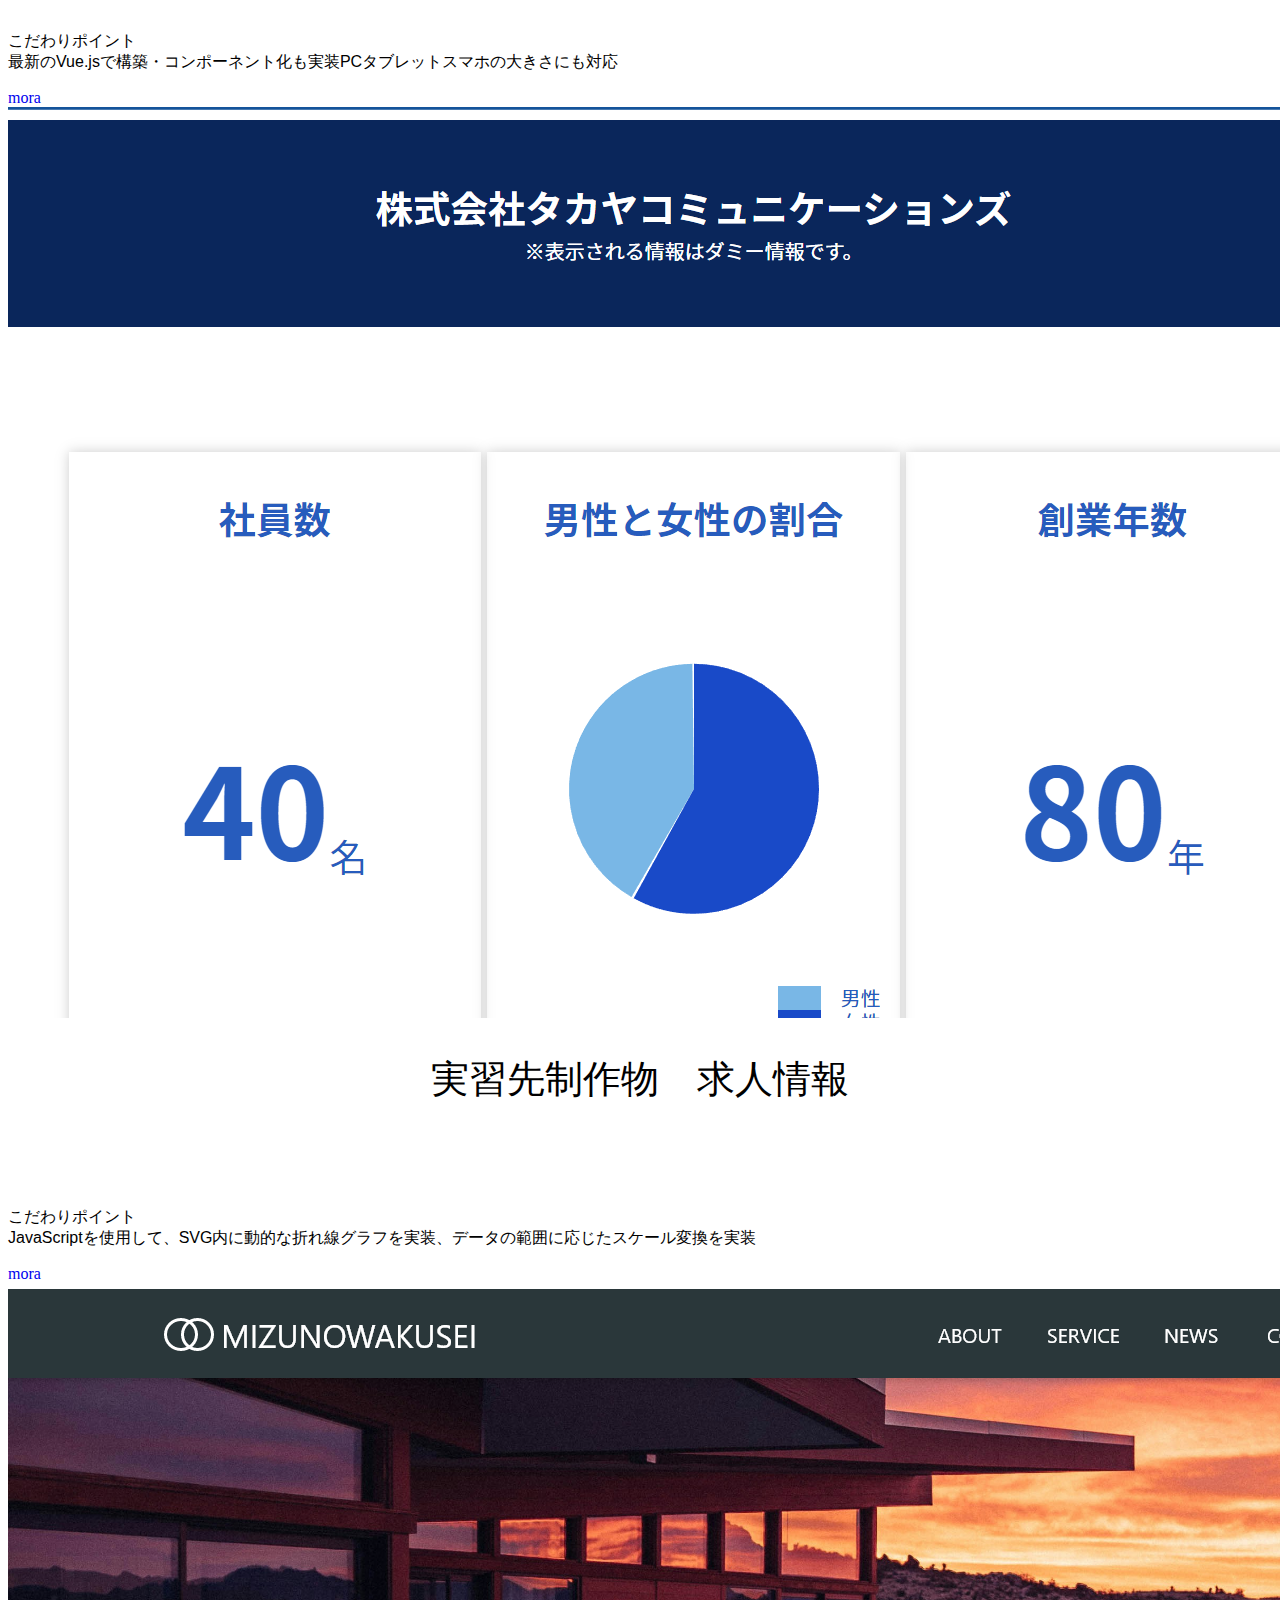
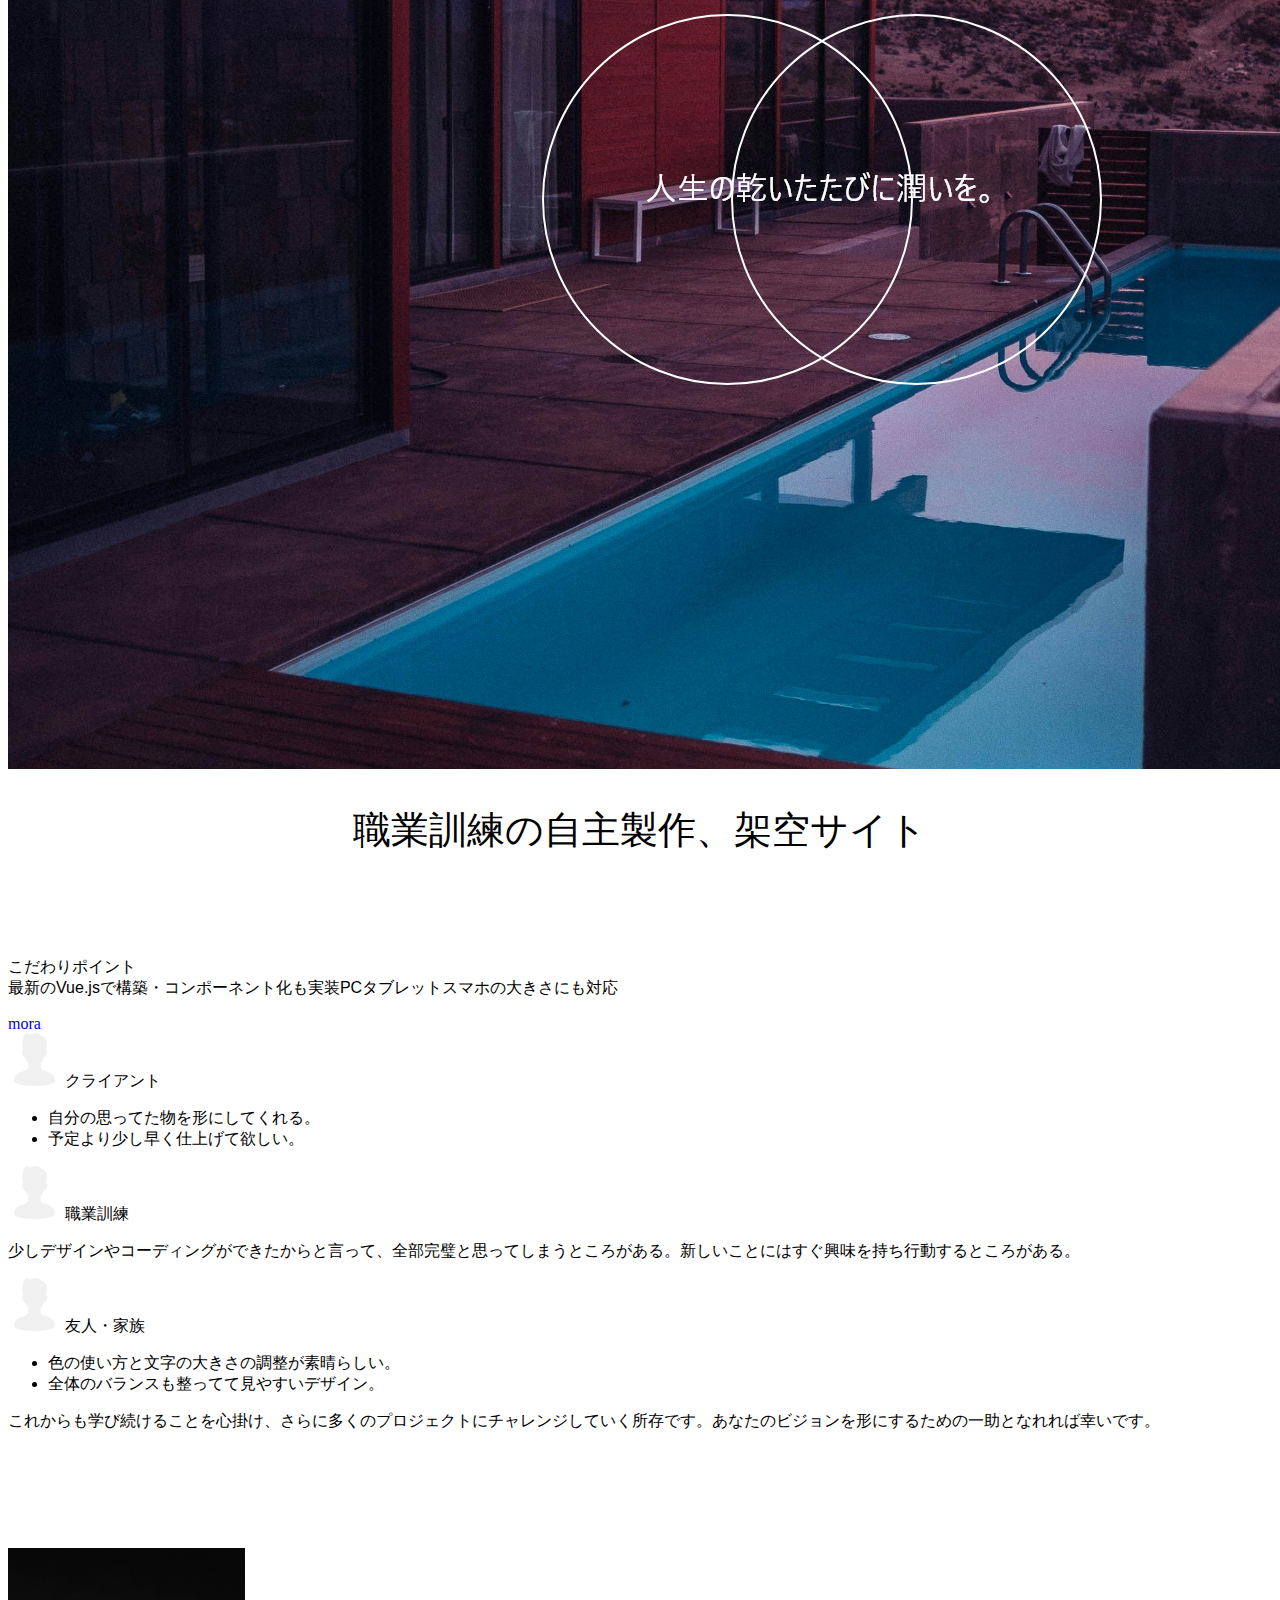
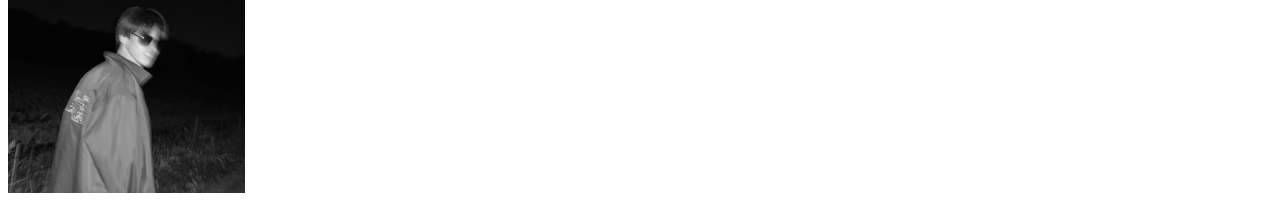
==== commit 2ff9fce9: "portfolio 2024/09/30" ====
--- a/index.html
+++ b/index.html
@@ -13,7 +13,6 @@
 
 <body>
 
-    <body>
         <!-- ローディング画面用の要素、初めは非表示 -->
         <div id="outer-container">
             <div id="background" style="opacity: 0;"></div> <!-- 背景専用のタグ -->
@@ -26,8 +25,7 @@
                 </div>
                 <svg width="70vw" height="20vw" viewBox="0 0 500 100" preserveAspectRatio="xMidYMid meet"
                     style="position: absolute; top: 50%; left: 50%; transform: translate(-50%, -50%);">
-                    <rect id="frame" x="0" y="0" width="500" height="100" fill="none" fill="white" stroke="black"
-                        stroke-width="3" />
+                    <rect id="frame" x="0" y="0" width="500" height="100"  fill="white" stroke="black" stroke-width="3" />
                 </svg>
 
             </div>
@@ -68,7 +66,7 @@
                                     <p>2002/03/05</p>
                                 </div>
                             </div>
-                            <img src="image/tobias-rademacher-uTjbuFbhTug-unsplash 1.jpg" alt="about画像">
+                            <img src="image/tobias-rademacher-uTjbuFbhTug-unsplash 1.jpg" alt="デザイナーKOUKIのポートレート画像">
                         </div>
                         <div class="about-paragraph">
                             <p>こんにちは、koukと申します。WEBデザインに興味を持ち始めて2年が経ちました。この期間の中で、多様なクライアントの要望に応える機会をいただき、数々の発見とともに失敗から学ぶ貴重な経験をしてきました。
@@ -99,28 +97,28 @@
             <section id="works" class="scroll-section">
                 <div class="container">
                     <div class="box">
-                        <img src="image/グループ 235.png" alt="画像3">
+                        <img src="image/works-image1.png" alt="Vue.jsを使った架空の職業訓練サイトのスクリーンショット">
                         <div class="content-group">
                             <h2>職業訓練の自主製作、架空サイト</h2>
-                            <p>こだわりポイント</br> 最新のVue.jsで構築・コンポーネント化も実装PCタブレットスマホの大きさにも対応</p>
+                            <p>こだわりポイント<br/> 最新のVue.jsで構築・コンポーネント化も実装PCタブレットスマホの大きさにも対応</p>
                         </div>
-                        <a href="https://edu.auc.jp/24w5d05/">mora</a>
+                        <a href="../hoteru-mizunowakusei/hoteru.html">mora</a>
+                    </div>  
+                    <div class="box">
+                        <img src="image/works-image2.png" alt="Vue.jsを使った架空の職業訓練サイトのスクリーンショット">
+                        <div class="content-group">
+                            <h2>実習先制作物　求人情報</h2>
+                            <p>こだわりポイント<br/>JavaScriptを使用して、SVG内に動的な折れ線グラフを実装、データの範囲に応じたスケール変換を実装</p>
+                        </div>
+                        <a href="../recruitdigital/recruit.html">mora</a>
                     </div>
                     <div class="box">
-                        <img src="image/グループ 235.png" alt="画像3">
+                        <img src="image/works-image1.png" alt="Vue.jsを使った架空の職業訓練サイトのスクリーンショット">
                         <div class="content-group">
                             <h2>職業訓練の自主製作、架空サイト</h2>
-                            <p>こだわりポイント</br> 最新のVue.jsで構築・コンポーネント化も実装PCタブレットスマホの大きさにも対応</p>
+                            <p>こだわりポイント<br/> 最新のVue.jsで構築・コンポーネント化も実装PCタブレットスマホの大きさにも対応</p>
                         </div>
-                        <a href="https://edu.auc.jp/24w5d05/">mora</a>
-                    </div>
-                    <div class="box">
-                        <img src="image/グループ 235.png" alt="画像3">
-                        <div class="content-group">
-                            <h2>職業訓練の自主製作、架空サイト</h2>
-                            <p>こだわりポイント</br> 最新のVue.jsで構築・コンポーネント化も実装PCタブレットスマホの大きさにも対応</p>
-                        </div>
-                        <a href="https://edu.auc.jp/24w5d05/">mora</a>
+                        <a href="../hoteru-mizunowakusei/hoteru.html">mora</a>
                     </div>
                 </div>
             </section>
@@ -129,7 +127,7 @@
                     <div class="testimonials-box">
                         <div class="testimonial-item">
                             <div class="icon-text-box">
-                                <span class="icon"><img src="image/男性の人物アイコン素材 2.png" alt=""></span>
+                                <span class="icon"><img src="image/男性の人物アイコン素材 2.png" alt="クライアントのフィードバックを示すアイコン"></span>
                                 <span class="label">クライアント</span>
                             </div>
                             <div class="content-box">
@@ -141,7 +139,7 @@
                         </div>
                         <div class="testimonial-item">
                             <div class="icon-text-box">
-                                <span class="icon"><img src="image/男性の人物アイコン素材 2.png" alt=""></span>
+                                <span class="icon"><img src="image/男性の人物アイコン素材 2.png" alt="職業訓練のフィードバックアイコン"></span>
                                 <span class="label">職業訓練</span>
                             </div>
                             <div class="content-box">
@@ -151,7 +149,7 @@
                         </div>
                         <div class="testimonial-item">
                             <div class="icon-text-box">
-                                <span class="icon"><img src="image/男性の人物アイコン素材 2.png" alt=""></span>
+                                <span class="icon"><img src="image/男性の人物アイコン素材 2.png" alt="友人・家族のフィードバックアイコン"></span>
                                 <span class="label">友人・家族</span>
                             </div>
                             <div class="content-box">
@@ -173,18 +171,17 @@
                     </div>
                     <div class="sns-links">
                         <div class="social-icons">
-                            <img src="/image/kjinoicevc 1.png" alt="">
-                            <img src="/image/kjinoicevcXXX 1.png" alt="">
+                            <img src="image/kjinoicevc 1.png" alt="KOUKIのSNSリンクアイコン1">
+                            <img src="image/kjinoicevcXXX 1.png" alt="KOUKIのSNSリンクアイコン2">
                         </div>
                         <div class="brand-logo">
-                            <img src="/image/knkjn 1.png" alt="">
+                            <img src="image/knkjn 1.png" alt="KOUKIのブランドロゴ">
                         </div>
                     </div>
 
                 </div>
             </div>
         </footer>
-    </body>
 </body>
 
 </html>--- a/css/style.css
+++ b/css/style.css
@@ -1,1010 +1,933 @@
-@charset "UTF-8";
-@import url(reset.css);
+@charset "UTF-";
 
 :root {
-    --paragraph-padding: calc(90 / 1366 * 100%);
-
-}
-
-/* html, body {
-    } */
+    --pc-magin: calc(30 / 1366 * 100%);
+    --pc-padding: calc(100 / 1240 * 100%);
+    --font-size: calc(1.5rem + 5vw);
+    --font-noto: "Noto Sans JP", sans-serif;
+    --font-out: "Outfit", sans-serif;
+    --button-width: calc(20 / 100 * 100%);
+}
+
 body {
-    font-family: 'Roboto', sans-serif;
-    /* ウェブサイト全体に適用 */
+    box-sizing: border-box;
+}
+
+.index_rogo {
+    display: block;
+    padding-top: calc(120 / 1240 * 100%);
+    padding-bottom: 0.5rem;
+}
+
+.index_rogo img {
+    width: calc(20vw / 8);
+    min-width: 30px;
+}
+
+h1 {
+    font-size: clamp(10px, 2vw, 100px);
+    font-weight: 400;
+}
+
+h2 {
+    font-size: clamp(30px, 3vw, 50px);
+    /* font-size: 5vw; */
+    font-weight: normal;
+    font-family: var(--font-out);
+    text-align: center;
+    margin-bottom: calc(100 / 1240 * 100%);
+}
+
+h3 {
+    font-weight: normal;
+}
+
+h4 {
+    font-size: clamp(16px, 2vw, 32px);
+    font-family: var(--font-out);
 }
 
 p {
-    line-height: 1.5;
-}
-
-#background {
+    font-family: var(--font-noto);
+}
+
+.button {
+    border: none;
+    font-family: var(--font-noto);
+    font-weight: bold;
+    margin-bottom: calc(100 / 768 * 100%);
+    margin-top: 20vh;
+    display: inline-block;
+}
+
+a {
+    text-decoration: none;
+}
+
+.button a {
+    height: 40px;
+    width: 5vw;
+    font-size: clamp(12px, 2vw, 20px);
+    padding: 1.7rem 5rem;
+    background-color: #2A373A;
+    border-radius: 5px;
+}
+
+@media screen and (max-width: 767px) {
+    h2 {
+        margin-bottom: calc(150 / 1240 * 100%);
+    }
+}
+
+.fade-box {
+    opacity: 0;
+    transform: translateY(20px); /* 最初に少し下にズレている状態 */
+    transition: opacity 0.6s ease-out, transform 0.6s ease-out; /* フェードインとスライド */
+}
+.fade-box.is-visible {
+    opacity: 1;
+    transform: translateY(0); /* 正常位置に戻る */
+}
+
+/* ~~~~~~~~~~~~~~~~~header~~~~~~~~~~~~~~~~~ */
+header {
+    height: 80px;
+    position: fixed;
+    width: 100%;
+    z-index: 3;
+    display: flex;
+    background-color: #131B1D;
+    background: rgba(red, green, blue, 0.5);
+    transition: transform 0.3s ease;
+
+    backdrop-filter: blur(12px);
+}
+
+header .global-header-container {
+    width: 100%;
+}
+
+header nav {
+    display: flex;
+    justify-content: space-between;
+    margin-left: var(--pc-padding);
+    margin-right: var(--pc-padding);
+    align-items: center;
+}
+
+header nav ul {
+    display: flex;
+    justify-content: center;
+    align-items: center;
+}
+
+header nav ul li {
+    font-family: var(--font-noto);
+    margin: 0 1.5rem;
+}
+
+header nav ul li a {
+    font-size: clamp(10px, 1vw, 30px);
+    color: #ffffff;
+
+}
+
+.hidden {
+    transform: translateY(-100px);
+    /* ヘッダーを画面外に隠す */
+    /* top: -100px;  */
+    /* トランジションでスムーズに  */
+}
+
+.hamburger {
+    display: none;
+    flex-direction: column;
+    justify-content: space-between;
+    width: 30px;
+    height: 21px;
+    cursor: pointer;
+}
+
+.hamburger span {
+    display: block;
+    height: 3px;
+    background: #fff;
+    border-radius: 2px;
+    transition: all 0.5s;
+}
+
+header nav img {
+    width: clamp(100px, 10vw, 300px);
+}
+
+@media screen and (max-width: 970px) {
+
+    .hamburger {
+        display: flex;
+    }
+
+    .hamburger span.actiev:nth-child(1) {
+        top: 15px;
+        transform: translateY(8px) rotate(-45deg);
+    }
+
+    .hamburger span.actiev:nth-child(2) {
+        opacity: 0;
+    }
+
+    .hamburger span.actiev:nth-child(3) {
+        transform: translateY(-9px) rotate(45deg);
+    }
+
+    .hamburger span.actiev {
+        transition: all 0.5s;
+    }
+
+
+
+    header nav ul {
+        display: flex;
+        flex-direction: column;
+        justify-content: center;
+        align-items: center;
+        opacity: 0;
+        /* 初期状態で透明に */
+        position: fixed;
+        top: 80px;
+        right: -100%;
+        width: 100%;
+        background-color: rgba(0, 0, 0, 0.8);
+        transition: 2s;
+        height: 100vh;
+    }
+
+    header nav ul li {
+        font-size: clamp(10px, 5vw, 40px);
+        margin: 1rem 0;
+        transform: translateY(-100px);
+    }
+
+    nav ul.menu-open {
+        opacity: 1;
+        right: 0;
+        /* position: absolute;
+        top: 80px;
+        right: 0;
+        background-color: rgba(0, 0, 0, 0.8);
+        width: 100%;
+        text-align: right;
+        padding-right: 1.5rem;
+        transition: all 3s; */
+    }
+
+
+    nav ul.menu-open li {
+        font-size: clamp(30)
+    }
+
+
+
+}
+
+
+/* ~~~~~~~~~~~~~~~~~main~~~~~~~~~~~~~~~~~*/
+main>.index_wrapper {
+    height: 100vh;
+    /* background-image: url(../image/tp.png); */
+    background-size: cover;
+    display: flex;
+    justify-content: center;
+    flex-direction: column;
+    align-items: center;
+}
+
+main>.index_wrapper h1 {
+    z-index: 2;
+    color: #fff;
+    font-size: calc(--font-size);
+    font-family: var(--font-noto);
+    font-weight: normal;
+    position: absolute;
+    text-align: center;
+}
+
+main>.index_wrapper .index_img {
+    position: relative;
+    text-align: center;
+    z-index: 2;
+}
+main>.index_wrapper .fade-box {
+    opacity: 0;
+}
+
+main>.index_wrapper .fade-box.is-visible {
+    opacity: 1;
+    transform: translateY(0); /* 正常位置に戻る */
+}
+
+main>.index_wrapper {
+    position: relative;
+    width: 100%;
+    height: 100vh;
+    background-size: cover;
+    background-position: center;
+    overflow: hidden;
+}
+
+.index_wrapper .background-layer {
     position: absolute;
     top: 0;
     left: 0;
     width: 100%;
     height: 100%;
-    background-color: black;
-    /* 任意の背景色 */
-    transition: opacity 0.3s ease;
-    /* オパシティのトランジション */
-}
-
-/* 外側のコンテナのスタイリング */
-#outer-container {
-    position: fixed;
-    z-index: 999;
-    width: 100vw;
+    background-size: cover;
+    background-position: center;
+    opacity: 0;
+    transition: opacity 1s ease-in-out;
+    z-index: 0;
+    pointer-events: none;
+}
+
+
+.index_wrapper .background-layer.visible {
+    opacity: 1;
+    width: 100%;
+    z-index: 1;
+    height: auto;
+   
+}
+
+.index_wrapper .background-layer.hidden {
+    transform: translate(0);
+    opacity: 0;
+    width: 100%;
+    z-index: 0;
+    height: auto;
+}
+
+
+@media screen and (max-width: 970px) {
+    main>.index_wrapper .index_img {
+       opacity: 0;
+       display: none;
+    }
+
+    main>.index_wrapper h1::before {
+        content: '';
+        /* コンテンツは空の状態 */
+        display: block;
+        /* ブロック要素として表示 */
+        width: clamp(50px, 5vw, 120px);
+        /* 画像の幅を指定 */
+        height: clamp(50px, 5vw, 120px);
+        /* 画像の高さを指定 */
+        background-image: url('../image/trm.png');
+        /* 画像を指定 */
+        background-size: contain;
+        /* 画像を要素に収める */
+        background-repeat: no-repeat;
+        /* 画像を繰り返さない */
+        padding-bottom: 3rem;
+        /* 画像とテキストの間にマージンを追加 */
+        position: absolute;
+        left: 50%;
+        transform: translate(-50%, -50%);
+    }
+
+    .index_tv {
+        display: none;
+    }
+
+    
+
+}
+
+
+/* ~~~~~~~~~~~~~~~~~about~~~~~~~~~~~~~~~~~ */
+
+#index_about .index_wrapper {
+
+    text-align: center;
+
+    /* .index_tb {
+        object-fit: cover;
+        width: 100%;
+        height: 100vh;
+        top: 0;
+        left: 0;
+        z-index: -1;
+    } */
+    /* .index_tb img {
+        width: 100%;
+    }
+     */
+    .index_text p {
+        line-height: 2.5;
+        color: #fff;
+        margin: 0 auto;
+        font-size: clamp(18px, 2vw, 20px);
+        font-family: var(--font-noto);
+        text-align: left;
+        padding: 10vw;
+        /* max-width: 80vw; */
+        width: calc(700 / 1366 * 100%);
+        min-width: 400px;
+        /* width: clmp(20vw, 60px, 80vw); */
+    }
+
+    @media screen and (max-width: 500px) {
+        .index_text p {
+            /* transform: translate(50%);
+            left: -50%; */
+            width: 80vw;
+            min-width: auto;
+            margin: 0 auto;
+            /* padding-right: 0;
+            padding-left: 0; */
+            padding-bottom: 50vw;
+            line-height: 3;
+        }
+
+        .index_positio {
+            background-color: #2A373A;
+            border-bottom-right-radius: 100px;
+            width: 100%;
+        }
+
+        .index_text {
+            width: 60vw;
+        }
+    }
+
+    .index_position {
+        background-color: #2A373A;
+        border-bottom-right-radius: 50vw;
+        z-index: 1;
+        margin: 0 auto;
+        /* position: absolute;
+        transform: translate(50%);
+        left: -50%; */
+        width: 100%;
+    }
+
+    .index_position h2 {
+        color: #fff;
+    }
+
+    /* @media screen and (min-width: 500px){
+        .index_v img {
+            display: none;
+        }
+    }
+    @media screen and (max-width: 375px) {
+        #index_about .index_wrapper {
+    
+            .index_v {
+                display: block;
+                position: relative; */
+    /* width: 100%; */
+    /* height: auto;
+    
+            }
+            .index_v img {
+                width: 100%;
+            }
+        
+            .index_tb img {
+                display: none;
+            }
+            .index-tv img {
+                display: none;
+            }
+        }
+    } */
+    @media screen and (min-width: 790px) {
+        .index_position h2 {
+            margin-bottom: 0;
+        }
+
+    }
+
+    .index_kuro p {
+        color: #000;
+        line-height: 1.5;
+        font-size: clamp(12px, )
+    }
+
+    .index_kuro>p {
+        text-align: left;
+        margin-top: calc(150 / 1366 * 100%);
+        margin-right: calc(100 / 1366 * 100%);
+        margin-left: calc(100 / 1366 * 100%);
+        font-family: var(--font-noto);
+        font-size: clamp(20px, 2vw, 50px);
+    }
+
+    ul {
+        /* gap: calc(50 / 1366 * 100%);
+        justify-content: space-around; */
+        padding-top: 10vw;
+        /* background-color: #c6c6c6; */
+    }
+
+    .fade-box .fade-box .is-visible {
+        opacity: 1;
+        transform: translateY(0);
+    }
+
+    /* ul li {
+        border-radius: 20px;
+        /* background-color: #e6e6e6; */
+    /* } */
+
+    ul li img {
+        width: calc(150vw / 8);
+        max-width: 100%;
+    }
+
+    @media screen and (max-width: 500px) {
+        ul li img {
+            width: calc(100vw / 80);
+        }
+
+    }
+
+    ul li p {
+        margin: var(--pc-magin) auto;
+        text-align: center;
+        font-size: 18px;
+    }
+
+    .button {
+        background-color: #2A373A;
+    }
+
+    .button a {
+        font-family: var(--font-noto);
+        color: #fff;
+    }
+}
+
+.index_about_btn {
+    margin: 3vh 0;
+    display: flex;
+    justify-content: center;
+    gap: calc(40 / 1366 * 100%);
+}
+
+.slider {
+    li {
+        padding-inline: 1em;
+    }
+
+    li img {
+        display: block;
+        width: 100% !important;
+    }
+}
+
+@media screen and(max-width: 500px) {
+    .slider li {
+        padding-inline: 0.5em;
+
+    }
+
+    .slider li img {
+        width: calc(100vw / 8);
+    }
+}
+
+/*~~~~~~~~~~~~service~~~~~~~~~~~~~ */
+
+#index_service {
+    background-color: #2A373A;
+    text-align: center;
+}
+
+
+#index_service .index_wrapper {
+    color: #fff;
+
+    .index_rogo {
+        margin: 0 auto;
+    }
+
+    .index_side {
+        text-align: left;
+        display: flex;
+        flex-wrap: wrap-reverse;
+        justify-content: center;
+        gap: calc(30 / 1366 * 100%);
+        margin-bottom: 20vh;
+        padding-top: 10vh;
+    }
+
+    .index_side .index_sg {
+        max-width: 400px;
+        /* width: calc(500 / 1240 * 100%); */
+        min-width: 370px;
+        text-align: center;
+        padding: calc(40 / 1366 * 100%);
+    }
+
+    @media screen and (max-width: 375px) {
+        .index_side .index_sg {
+            min-width: auto;
+            margin: 0 auto;
+        }
+
+        .index_side .index_sg p {
+            width: 80vw;
+
+        }
+
+        .index_side h3 {
+            width: 80vw;
+        }
+    }
+
+    /* @media screen and (min-width: 600px) and (max-width: 830px){
+        .index_side img {
+            display: none;
+        }
+
+
+
+    } */
+
+    .index_sg .button a {
+        color: #2A373A;
+    }
+
+    .index_side h3 {
+        padding: 40px 0;
+        border-bottom: 1px solid #0022ff;
+        text-align: left;
+    }
+
+    .index_side p {
+        line-height: 2;
+        margin-top: 10vh;
+        text-align: left;
+    }
+
+    .index_side .button {
+        width: auto;
+        margin-top: 8vh;
+    }
+
+    .index_side .button a {
+        background-color: #fff;
+        color: #000;
+    }
+
+    .index_side img {
+        width: calc(400 / 1240 * 100%);
+        min-width: 250px;
+        object-fit: contain;
+        left: 20px;
+    }
+
+    .index_contents {
+        display: flex;
+        /* flex-wrap: wrap; */
+        justify-content: space-between;
+        margin-top: 6rem;
+        width: 100%;
+        margin: 0 auto;
+
+        .index_business {
+            /* flex-basis: 28%; */
+            /* margin: calc(40 / 1240 * 100% ); */
+            text-align: left;
+            background-size: contain;
+            background-repeat: no-repeat;
+            /* position: absolute; */
+            position: relative;
+            flex: calc(60% - 10px);
+        }
+
+
+        .index_business div {
+            position: absolute;
+            top: 20px;
+            left: 20px;
+
+        }
+
+        p {
+            margin: var(--pc-magin);
+        }
+
+        img {
+            /* background-image: url(/image/ts1.png); */
+            width: 100%;
+        }
+    }
+
+    @media screen and (max-width: 700px) {
+        .index_contents {
+            display: block;
+            /* min-width: 600px; */
+        }
+
+
+    }
+
+    .index_business div h4 {
+        font-size: clamp(25px, 5vw, 40px);
+    }
+
+    .index_business div p {
+        padding: var(--pc-magin);
+    }
+
+}
+
+
+
+/* ~~~~~~~~~~~~~~~~~news~~~~~~~~~~~~~~~~~ */
+
+#index_news .index_wrapper {
+
+    text-align: center;
+
+    ul li {
+        display: flex;
+        /* flex-wrap: wrap; */
+        width: calc(1000 / 1240 * 100%);
+        margin: 0 auto;
+        margin-bottom: calc(50 / 1366 * 100%);
+    }
+
+    figure {
+        margin: var(--pc-magin);
+    }
+
+    figure img {
+        width: 100%;
+
+    }
+
+    ul li div {
+        flex: 1 1 calc(60% - 10px);
+        /* width: 80vw; */
+    }
+
+    @media screen and (max-width: 500px) {
+        ul li {
+            flex-wrap: wrap;
+        }
+
+        ul li div {
+            flex: 1 1 calc(80% - 10px);
+        }
+
+        figure {
+            flex: 1 1 calc(80% - 10px);
+
+        }
+    }
+
+    .index_rogo {
+        margin: 0 auto;
+    }
+
+    ul li h3 {
+        font-size: 24px;
+        margin: var(--pc-magin) 0;
+    }
+
+    ul li p {
+        line-height: 1.5;
+    }
+
+    ul li span {
+        background-color: #0022ff;
+        color: #fff;
+        padding: 0.2rem;
+        border-radius: 5px;
+        margin-right: 1em;
+    }
+
+    .index_news_date {
+        margin: var(--pc-magin);
+        text-align: left;
+    }
+
+    .button {
+        background-color: #2A373A;
+    }
+
+    .button a {
+        color: #fff;
+    }
+}
+
+
+
+/* ~~~~~~~~~~~~~~~~~footer~~~~~~~~~~~~~~~~~ */
+
+#global-footer {
+
+    background-color: #2A373A;
+
+    nav {
+        padding: var(--pc-magin);
+    }
+
+    nav ul {
+        display: flex;
+        justify-content: space-around;
+        flex-wrap: wrap;
+    }
+
+    nav ul li {
+        /* padding: var(--pc-magin); */
+        margin: var(--pc-magin) 0;
+        background-color: #fff;
+        width: calc(400 / 1240 * 100%);
+    }
+
+    nav ul li a {
+        display: block;
+        text-decoration: none;
+        padding: calc(70 / 1366 * 100%);
+        color: inherit;
+    }
+
+    /* nav ul li a:hover {
+        background-color: #ad5e5e;
+    } */
+
+    nav ul li h3 {
+        font-size: clamp(25px, 3vw, 32px);
+        /* font-size: clamp(10px, 30vw, 60px); */
+        font-family: var(--font-out);
+        color: #0022ff;
+    }
+
+    nav ul li p {
+        font-size: clamp(10px, 1vw, 15px);
+        padding: var(--pc-magin);
+    }
+
+    @media screen and (max-width: 500px) {
+        nav ul li {
+            flex: 1 calc(60% - 10px);
+
+        }
+
+        /* nav ul {
+            display: block;
+        } */
+        nav {
+            margin-bottom: calc(200 / 1366 * 100%);
+        }
+    }
+
+    .global-footer-sitemap-text {
+        display: flex;
+        padding: var(--pc-magin);
+    }
+
+    .global-footer-sitemap-text ul li {
+        line-height: 3rem;
+        font-size: clamp(10px, 1vw, 20px);
+
+    }
+
+    dt {
+        padding: calc(50 / 1366 * 100%);
+        font-size: clamp(18px, 2vw, 24px);
+        border-bottom: 1px solid #fff;
+    }
+
+    dl {
+        padding: var(--pc-magin);
+        color: #fff;
+    }
+
+    .global-footer-sitemap-text ul:nth-child(1) {
+        border-right: 1px solid #fff;
+        margin-right: calc(40 / 1366 * 100%);
+        padding-right: calc(100 / 1366 * 100%);
+    }
+
+    .global-footer-copyright {
+        height: calc(10px + 4vh);
+        background-color: #131B1D;
+        display: flex;
+        justify-content: center;
+        align-items: center;
+    }
+
+    small {
+        color: #fff;
+        font-size: clamp(6px, 1vw, 10px)
+    }
+
+    .global-footer-sitemap-text {
+        margin: 0 calc(70 / 1366 * 100%);
+    }
+}
+
+
+/* about */
+.about-wrapper {
+    position: relative;
     height: 100vh;
+
+}
+
+.about_image {
+    position: relative;
     display: flex;
     justify-content: center;
     align-items: center;
+    height: 100%;
+}
+
+.about_container {
+    position: absolute;
+    color: rgb(0, 0, 0);
+    text-align: left;
+    padding: calc(70 / 1240 * 100%);
     background-color: #fff;
-    /* overflow: hidden; */
-}
-
-/* ローディングコンテナのスタイリング */
-/* #outer-container {
-
-    background-color: #ccc;
-} */
-#loading-container {
-    display: flex;
-    justify-content: center;
-    align-items: center;
-    width: 100%;
-}
-
-/* テキストコンテナのスタイリング */
-#text-container {
-    display: flex;
-    align-items: center;
-    position: relative;
-    width: fit-content;
-    /* コンテンツに合わせて幅を調整 */
-    z-index: 10;
-    font-size: clamp(6px, 1vw, 20px);
-    /* デフォルトのフォントサイズ */
-    fill: #333;
-    /* テキストカラー */
-}
-
-/* visualのラッパーのスタイリング */
-#visual-wrapper {
-    width: auto;
-    /* visual要素の幅を自動に設定 */
-    overflow: hidden;
-    /* はみ出た内容を隠す */
-    position: absolute;
-    /* 絶対位置指定 */
-    left: 100%;
-    /* Kの右端からスタート */
-    white-space: nowrap;
-    /* 改行を防ぐ */
-}
-
-#visual {
-    display: none;
-    font-size: 5em;
-    position: relative;
-    /* 相対位置指定 */
-    left: 0;
-    /* 初期位置を親要素の端に設定 */
-    margin-left: 10px;
-}
-
-
-/* ローディング要素のスタイリング */
-#loading {
-    font-size: 5em;
-    /* visibility: visible; */
-    /* animation: bounceIn 1.5s ease-in-out forwards; アニメーションを適用 */
-}
-
-/* @keyframes bounceIn {
-    0% {
-        transform: translateY(100%); /* 画面下からスタート */
-/* } */
-/* 30% { */
-/* transform: translateY(-10%); 小さく跳ねる */
-/* } */
-/* 100% { */
-/* transform: translateY(0); 元の位置に戻る */
-/* } */
-/* } */
-#frame {
-    stroke-dasharray: 1200;
-    /* 長方形の周囲の長さ */
-    stroke-dashoffset: 1200;
-    /* 初期状態で線が見えないように全周分オフセット */
-    animation: draw-frame 3s linear forwards;
-    /* 2秒で描画、アニメーションは線形に */
-}
-
-@keyframes draw-frame {
-    to {
-        stroke-dashoffset: 0;
-        /* 終了時に線が完全に見えるように */
-    }
-}
-
-@media (max-width: 768px) {
-    svg {
-        transform: translate(-50%, -50%) scale(0.4);
-        /* モバイルデバイスのためにサイズを縮小 */
-    }
-
-}
-
-@media (max-width: 480px) {
-    svg {
-        transform: translate(-50%, -50%) scale(0.2);
-        /* 更に小さいデバイスでさらに縮小 */
-    }
-
-}
-
-svg {
-    color: #fff;
-    max-width: 100%;
-    /* 要素がはみ出さないように最大幅を設定 */
-    height: auto;
-}
-
-/* タブレットサイズのデバイスに対応 */
-.backcolor {
-    background-color: #cc6464;
-}
-
-svg:hover {
-    cursor: pointer;
-    /* ホバー時にカーソルをポインタに変更 */
-    opacity: 0.8;
-    /* ホバー時に透明度を下げる */
-}
-
-svg rect:hover {
-    fill: rgb(255, 255, 255);
-    /* ホバー時にrect要素の塗りつぶし色を赤に変更 */
-}
-
-svg rect:active {
-    fill: rgb(255, 255, 255);
-    /* ホバー時にrect要素の塗りつぶし色を赤に変更 */
-}
-
-.hamburger-menu {
-    display: none;
-}
-
-
-@media screen and (max-width: 770px) {
-    .hamburger-menu {
-        position: fixed;
-        /* ボタンを固定位置に設定 */
-        /* 画面の上から20ピクセルの位置 */
-        /* 画面の右から20ピクセルの位置 */
-        z-index: 998;
-        display: flex;
-        flex-direction: column;
-        justify-content: space-around;
-
-        button {
-            background: none;
-            border: none;
-            cursor: pointer;
-            display: flex;
-            flex-direction: column;
-            justify-content: space-around;
-            height: 50px;
-            /* ボタンの高さ */
-            width: 50px;
-            /* ボタンの幅 */
-            background-color: #d9d9d9;
-            border-radius: 5px;
-        }
-
-        span {
-            transition: 0.5s;
-            display: block;
-            height: 3px;
-            width: 100%;
-            background: black;
-            border-radius: 10px;
-        }
-
-
-    }
-
-    .hamburger-menu button.active span:nth-child(1) {
-        transform: rotate(405deg) scale(0.5) translate(10px, 35px);
-        /* 上のバーを右上に回転 */
-        background: #000;
-    }
-
-    .hamburger-menu button.active span:nth-child(2) {
-        opacity: 0;
-        /* 中央のバーを非表示に */
-    }
-
-    .hamburger-menu button.active span:nth-child(3) {
-        transform: rotate(-45deg) scale(0.5) translate(10px, -35px);
-        /* 下のバーを右下に回転 */
-        background: #000;
-        /* 色を変更する場合 */
-    }
-
-
-    #header.nav-menu.active {
-        display: block;
-        position: fixed;
-        z-index: 900;
-        height: 300px;
-        border-radius: 10px;
-        width: 100%;
-
-        .header-wrapper {
-            padding-top: 50px;
-            height: auto;
-            max-height: 120vw;
-            display: flex;
-            flex-direction: row;
-            align-items: first baseline;
-        }
-
-        /* #header {
-            background-color: #D9D9D9;
-            width: 70%;
-            position: fixed;
-            /* opacity: 0; */
-        /* アクティブ時にメニューを表示 */
-    }
-
-    .nav-menu {
-        background-color: #fff;
-
-        /* 初期状態ではメニューを隠す */
-
-    }
-}
-
-
-
-
-
-#header {
-    background-color: #D9D9D9;
-    width: 30%;
+    border-radius: 20px;
+    transform: translate(50%, 50%);
+}
+
+.about_container h1 {
+    padding-bottom: 3rem;
+}
+
+.about_container .about_rogo img {
+    width: clamp(20px, 2vw, 40px);
+    ;
+}
+
+.about_image_top {
     position: fixed;
-    /* opacity: 0; */
-}
-
-@media screen and (max-width: 770px) {
-    header {
-        display: none;
-    }
-
-    .top-wrapper {
-        flex-grow: 1;
-        justify-content: flex-start;
-        /* 必要に応じて配置を調整（左揃えや中央揃えなど） */
-    }
-
-
-    #top,
-    #about,
-    #works {
-        width: 100vw;
-        /* 100vw ではなく 100% に変更 */
-    }
-
-    .about-wrapper,
-    .works-wrapper {
-        flex-grow: 1;
-    }
-
-
-}
-
-.header-wrapper {
-    height: 100vh;
-    display: flex;
-    justify-content: center;
-    flex-direction: column;
-    align-items: center;
-
-    ul {
-        width: 100%;
-        text-align: center;
-
-        li {
-            border-bottom: 1px solid #B1B1B1;
-            font-size: 20px;
-            list-style: none;
-        }
-
-        a {
-            padding: 10px 0;
-            color: #000;
-            text-decoration: none;
-            width: 100%;
-            display: block;
-        }
-
-
-
-        #top-btn.active {
-            background-color: #fff;
-        }
-
-        #about-btn.active {
-            background-color: #000000;
-            color: #d9d9d9;
-        }
-
-        #works-btn.active {
-            background-color: #3C3C3C;
-            color: #d9d9d9;
-
-        }
-
-        #testimonials-btn.active {
-            background-color: #616161;
-            color: #d9d9d9;
-
-        }
-
-        #sns-btn.active {
-            background-color: #202020;
-            color: #d9d9d9;
-        }
-
-        li:nth-child(1) {
-            border-top: 1px solid #B1B1B1;
-        }
-    }
-}
-
-#top,
-#about,
-#works,
-#testimonials,
-#sns {
-    width: 100%;
-    /* 100vw ではなく 100% に変更 */
-}
-
-#top {
+    z-index: -1;
+}
+
+.about-main-text {
+    height: 60vh;
     background-color: #fff;
-
-    .top-contenir {
-        height: 100vh;
-        display: flex;
-        justify-content: right;
-        width: 100%;
-
-
-        .top-wrapper {
-            display: flex;
-            justify-content: center;
-            flex-direction: column;
-            height: 100vh;
-            align-items: center;
-            width: 70vw;
-
-            h1 {
-                right: 0;
-                text-align: center;
-                font-size: 4vw;
-
-            }
-
-            p {
-                display: flex;
-                justify-content: center;
-                align-items: center;
-                /* テキストと線を縦方向に中央揃え */
-            }
-
-            p::before,
-            p::after {
-                content: "";
-                display: inline-block;
-                width: 50px;
-                /* 横線の幅 */
-                height: 1px;
-                /* 横線の太さ */
-                background-color: black;
-                /* 横線の色 */
-            }
-
-            p::before {
-                margin-right: 10px;
-                /* テキストと線の間の余白 */
-            }
-
-            p::after {
-                margin-left: 10px;
-                /* テキストと線の間の余白 */
-            }
-
-        }
-    }
-
-    #about-flex {
-        /* height: 100vh; */
-        display: flex;
-        justify-content: right;
-        border-bottom: 1px solid #5d5d5d;
-        width: 100%;
-        min-height: 500px;
-
-        .about-wrapper {
-            background-color: #000;
-            width: 70%;
-            min-height: 500px;
-            height: 100%;
-            padding-bottom: 10vw;
-            /* display: flex;
-            justify-content: flex-start;
-            flex-direction: column; */
-
-            .about-contenir {
-                display: flex;
-
-                .about-text {
-                    display: flex;
-                    justify-content: end;
-                    align-items: center;
-                    flex-direction: column;
-                    width: 30%;
-                    margin: 2vw;
-
-                    .text-letter {
-                        text-align: left;
-                    }
-
-                    h2 {
-                        text-align: left;
-                        font-size: 3vw;
-
-                        position: relative;
-                        color: #d9d9d9;
-                    }
-
-                    p {
-                        font-size: 1vw;
-                        color: #d9d9d9;
-                    }
-
-                    @media screen and (max-width: 770px) {
-                        h2 {
-                            font-size: 5vw;
-                        }
-
-                        p {
-                            font-size: 2vw;
-                        }
-                    }
-
-                    @media screen and (max-width: 500px) {
-
-                        .about-text {
-                            display: flex;
-                            justify-content: center;
-                            align-items: flex-start;
-                            flex-direction: row;
-                        }
-
-                        h2 {
-                            padding: 2vw 0;
-                            font-size: 10vw;
-                        }
-
-                    }
-
-                }
-
-                img {
-                    width: 70%;
-                }
-            }
-        }
-
-        .about-paragraph {
-            color: #d9d9d9;
-            width: 100%;
-            margin-bottom: 3vw 0;
-        }
-
-        .about-paragraph p {
-            padding: 1.5rem var(--paragraph-padding);
-            line-height: 1.5;
-        }
-
-        @media screen and (max-width: 770px) {
-
-            #about-flex {
-                height: 100vw;
-            }
-
-
-            .about-paragraph p {
-                max-width: 70%;
-            }
-
-            /* .about-paragraph {
-                /* display: flex;
-                flex-direction: column;
-                justify-content: center;
-                flex: 1; */
-            /* padding: 10vw 0; */
-
-            /* } */
-
-        }
-
-        @media screen and (max-width: 500px) {
-
-            /* .about-wrapper {
-               
-                /* min-height: 700px; */
-            /* } */
-            .about-contenir {
-                flex-wrap: wrap-reverse;
-            }
-
-            .about-paragraph p {
-                padding: 1vw;
-                max-width: 100%;
-            }
-
-            .about-paragraph {
-                padding: 10vw 0;
-
-            }
-
-
-            img {
-                width: 100%;
-                flex: 1 1;
-            }
-
-            .about-text {
-                text-align: left;
-            }
-        }
-
-        .skli {
-
-            /* PCサイズ（770px以上） */
-            .skli-sheet {
-                display: flex;
-                flex-wrap: wrap;
-                justify-content: center;
-
-            }
-
-            div {
-                flex-basis: calc(20% - 50px);
-                /* 60%の幅で、真ん中に配置 */
-            }
-
-            .sklli-level {
-                margin: 1vw 2vw;
-                flex: 1 1;
-            }
-
-
-            /* 770px以下のサイズ */
-            @media screen and (max-width: 770px) {
-
-
-                .skli {
-                    padding: 5vw 0;
-
-                }
-
-                p {
-                    padding: 2vw;
-                    margin-top: 10vw;
-                }
-
-                .skli-sheet {
-                    flex-direction: column;
-                    width: 100%;
-                    /* 縦並びに変更（必要に応じて） */
-                }
-
-                .sklli-level {
-                    flex: 1 1 100%;
-                    /* 100%で広がるように設定 */
-                    /* 余白を広げて全体に広がる */
-                    /* 縮まらないように設定 */
-                }
-            }
-
-
-
-        }
-
-        p {
-            padding: 0 var(--paragraph-padding);
-            padding-top: var(--paragraph-padding);
-            color: #fff;
-            line-height: 1.5;
-        }
-
-
-
-        li {
-            color: #d9d9d9;
-            list-style: none;
-            margin: 2rem 0;
-            padding: 1rem 0;
-            border-bottom: 3px solid #d9d9d9;
-        }
-
-        li:nth-child(1) {
-            width: 90%;
-        }
-
-        li:nth-child(2) {
-            width: 85%;
-
-        }
-
-        li:nth-child(3) {
-            width: 70%;
-
-        }
-
-        li:nth-child(4) {
-            width: 40%;
-
-        }
-
-        li:nth-child(5) {
-            width: 20%;
-
-        }
-
-    }
-
-    #works {
-        display: flex;
-        justify-content: right;
-        background-color: #3C3C3C;
-        width: 100%;
-        height: auto;
-        /* max-height: 100vh; */
-
-
-        .container {
-            display: flex;
-            flex-direction: row;
-            justify-content: space-around;
-            align-items: flex-start;
-            width: 70%;
-            padding-bottom: 20vw;
-        }
-
-        .container::-webkit-scrollbar {
-            display: none;
-            /* Chrome, Safari, Opera */
-        }
-
-        .container {
-            -ms-overflow-style: none;
-            /* Internet Explorer, Edge */
-            scrollbar-width: none;
-            /* Firefox */
-        }
-
-        .box {
-            margin-top: 0.5vw;
-            display: flex;
-            flex-direction: column;
-            justify-content: space-between;
-            /* 上部と下部の間にスペースを最大化 */
-            padding: 1vw;
-            border: 1px solid #505050;
-            box-shadow: 0 4px 6px rgba(0, 0, 0, 0.2);
-            width: 30%;
-            height: 50vw;
-            max-height: 500px;
-        }
-
-        .content-group {
-            align-self: start;
-            /* 左寄せ */
-            width: 100%;
-            /* 幅をbox全体に */
-        }
-
-        .box img {
-            width: 100%;
-            height: auto;
-            object-fit: cover;
-        }
-
-        .box h2,
-        .box p,
-        .box a {
-            align-self: start;
-            /* 要素を左揃えに */
-            width: 100%;
-            /* 全幅を使う設定 */
-        }
-
-        .box h2 {
-            margin-bottom: 5px;
-            color: #d9d9d9;
-            margin-top: 2vw;
-            font-size: clamp(10px, 2vw, 20px);
-        }
-
-        .box p {
-            margin-top: 5px;
-            margin-bottom: 5px;
-            /* pの下のマージンも設定 */
-            color: #d9d9d9;
-            font-size: clamp(10px, 1vw, 20px);
-        }
-
-        .box a {
-            align-self: center;
-            /* 中央寄せ */
-            margin-top: auto;
-            /* 自動的に上部の空間を最大化して下に配置 */
-            display: block;
-            /* ブロック要素として扱う */
-            width: 50%;
-            /* 幅を50%に設定 */
-            text-align: center;
-            /*
-                 テキスト中央寄せ */
-            border-radius: 25px;
-            /* 角を丸く */
-            text-decoration: none;
-            background: #d9d9d9;
-            color: #000;
-            transition: background-color 0.3s;
-            padding: 1vw 2vw;
-        }
-
-        .box a:hover {
-            background-color: #0056b3;
-            /* ホバー時の背景色を濃い青に変更 */
-        }
-        
-        @media (max-width: 500px) {
-            .box a {
-                /* 無効にしたいプロパティをリセット */
-                align-self: auto;
-                margin-top: 0;
-                display: inline; /* ブロックではなくインラインに戻す */
-                width: auto;
-                text-align: left; /* 中央寄せを解除 */
-                border-radius: 0;
-                background: none;
-                color: inherit;
-                padding: 0;
-            }
-        
-            .box a:hover {
-                background-color: transparent; /* ホバー時の背景色も元に戻す */
-            }
-        }
-
-        @media screen and (max-width: 500px) {
-            .container {
-                overflow-x: auto;
-                /* 横スクロールを有効にする */
-                display: flex;
-                flex-wrap: nowrap;
-                /* ボックスを折り返さずに一列に並べる */
-                width: 100%;
-            }
-
-            .box {
-                margin-top: 0.5vw;
-                display: flex;
-                flex-direction: column;
-                justify-content: flex-start;
-                min-height: 300px;
-                width: 40%;
-                /* 各ボックスの幅を画面幅の80%に設定 */
-                min-width: 300px;
-                /* ボックスの最小幅を300pxに設定 */
-                margin: 10px 5px;
-                /* マージンを調整 */
-                flex-shrink: 0;
-                /* フレックスアイテムの縮小を禁止 */
-                border-radius: 2vw;
-
-            }
-
-        }
-
-        @media screen and (max-width:770px) {
-            .container {
-                width: 100%;
-            }
-        }
-    }
-
-    #testimonials {
-        display: flex;
-        justify-content: right;
-        width: 100%;
-
-
-        .testimonials-container {
-            display: flex;
-            justify-content: center;
-            align-items: center;
-            height: 100vh;
-            width: 70%;
-            background: #616161;
-        }
-
-        .testimonials-box {
-            display: flex;
-            flex-direction: column;
-            justify-content: center;
-            align-items: center;
-            padding: 20px;
-            background: #ddd;
-            width: 90%;
-            box-sizing: border-box;
-            box-shadow: 0px 4px 8px rgba(0, 0, 0, 0.1);
-            background-color: #7B7B7B;
-        }
-
-        .testimonial-item {
-            display: flex;
-            justify-content: flex-start;
-            align-items: center;
-            width: 100%;
-            border-bottom: 1px solid black;
-            font-size: 0.8rem;
-            height: 20vh;
-        }
-
-        .icon-text-box {
-            display: flex;
-            align-items: center;
-            justify-content: flex-start;
-            flex-basis: 20%;
-            padding-left: 5vw;
-            color: #d9d9d9;
-        }
-
-        .icon img {
-            height: 5vw;
-            width: 5vw;
-            min-width: 50px;
-            min-height: 50px;
-        }
-
-        .label {
-            font-weight: bold;
-            width: 80px;
-        }
-
-        .content-box {
-            flex: 1 1 70%;
-            padding: 0 30px;
-            color: #d9d9d9;
-        }
-
-        .content,
-        ul.content {
-            flex-grow: 1;
-            text-align: left;
-            max-width: 100%;
-        }
-
-        ul.content {
-            list-style-type: none;
-            padding: 0;
-        }
-
-        li {
-            padding: 2px 0;
-        }
-
-        .testimonial-item:last-child {
-            border-bottom: none;
-        }
-
-        @media screen and (max-width: 770px) {
-            .testimonials-container {
-                width: 100%;
-            }
-        }
-
-        @media screen and (max-width: 500px) {
-            .testimonial-item {
-                flex-wrap: wrap;
-                padding: 4vw 0;
-                height: 20vh;
-            }
-
-            ul.content {
-                padding: 0;
-            }
-
-            .content-box {
-                flex: 1 1 70%;
-                padding: 0;
-                color: #d9d9d9;
-            }
-        }
-    }
-}
-
-#sns {
-    min-height: 500px;
-    background-color: #202020;
-    display: flex;
-    justify-content: right;
-
-    .sns-container {
-        width: 70%;
-
-        .sns-content {
-            color: #d9d9d9;
-            display: flex;
-            flex-direction: column;
-            justify-content: space-between;
-            align-items: baseline;
-            max-width: 100%;
-            margin: var(--paragraph-padding);
-            height: calc(100% - var(--paragraph-padding) - var(--paragraph-padding))
-        }
-
-        .sns-message {
-            width: 40vw;
-        }
-
-
-
-        .sns-links {
-            width: 100%;
-            display: flex;
-            justify-content: end;
-
-        }
-
-        .social-icons {
-            margin-top: auto;
-            display: flex;
-            margin-right: 1vw;
-
-            img {
-                width: clamp(50px, 5vw, 100px);
-                transform: translate(0, 1vw);
-            }
-
-        }
-    }
-
-
-    @media screen and (max-width: 770px) {
-        .sns-container {
-            width: 100%;
-        }
-
-        .sns-container {
-
-            .sns-message {
-                width: 100%;
-            }
-        }
-
-        .social-icons {
-            flex-wrap: wrap;
-        }
-    }
-}+    padding: var(--pc-magin);
+}
+
+.about-main-text h2 {
+    display: block;
+    margin-bottom: calc(10 / 700 * 100%);
+    margin-top: 8vh;
+}
+
+.about-main-text p {
+    width: 50%;
+    line-height: 2;
+    margin: 0 auto;
+}
+
+/* about-message */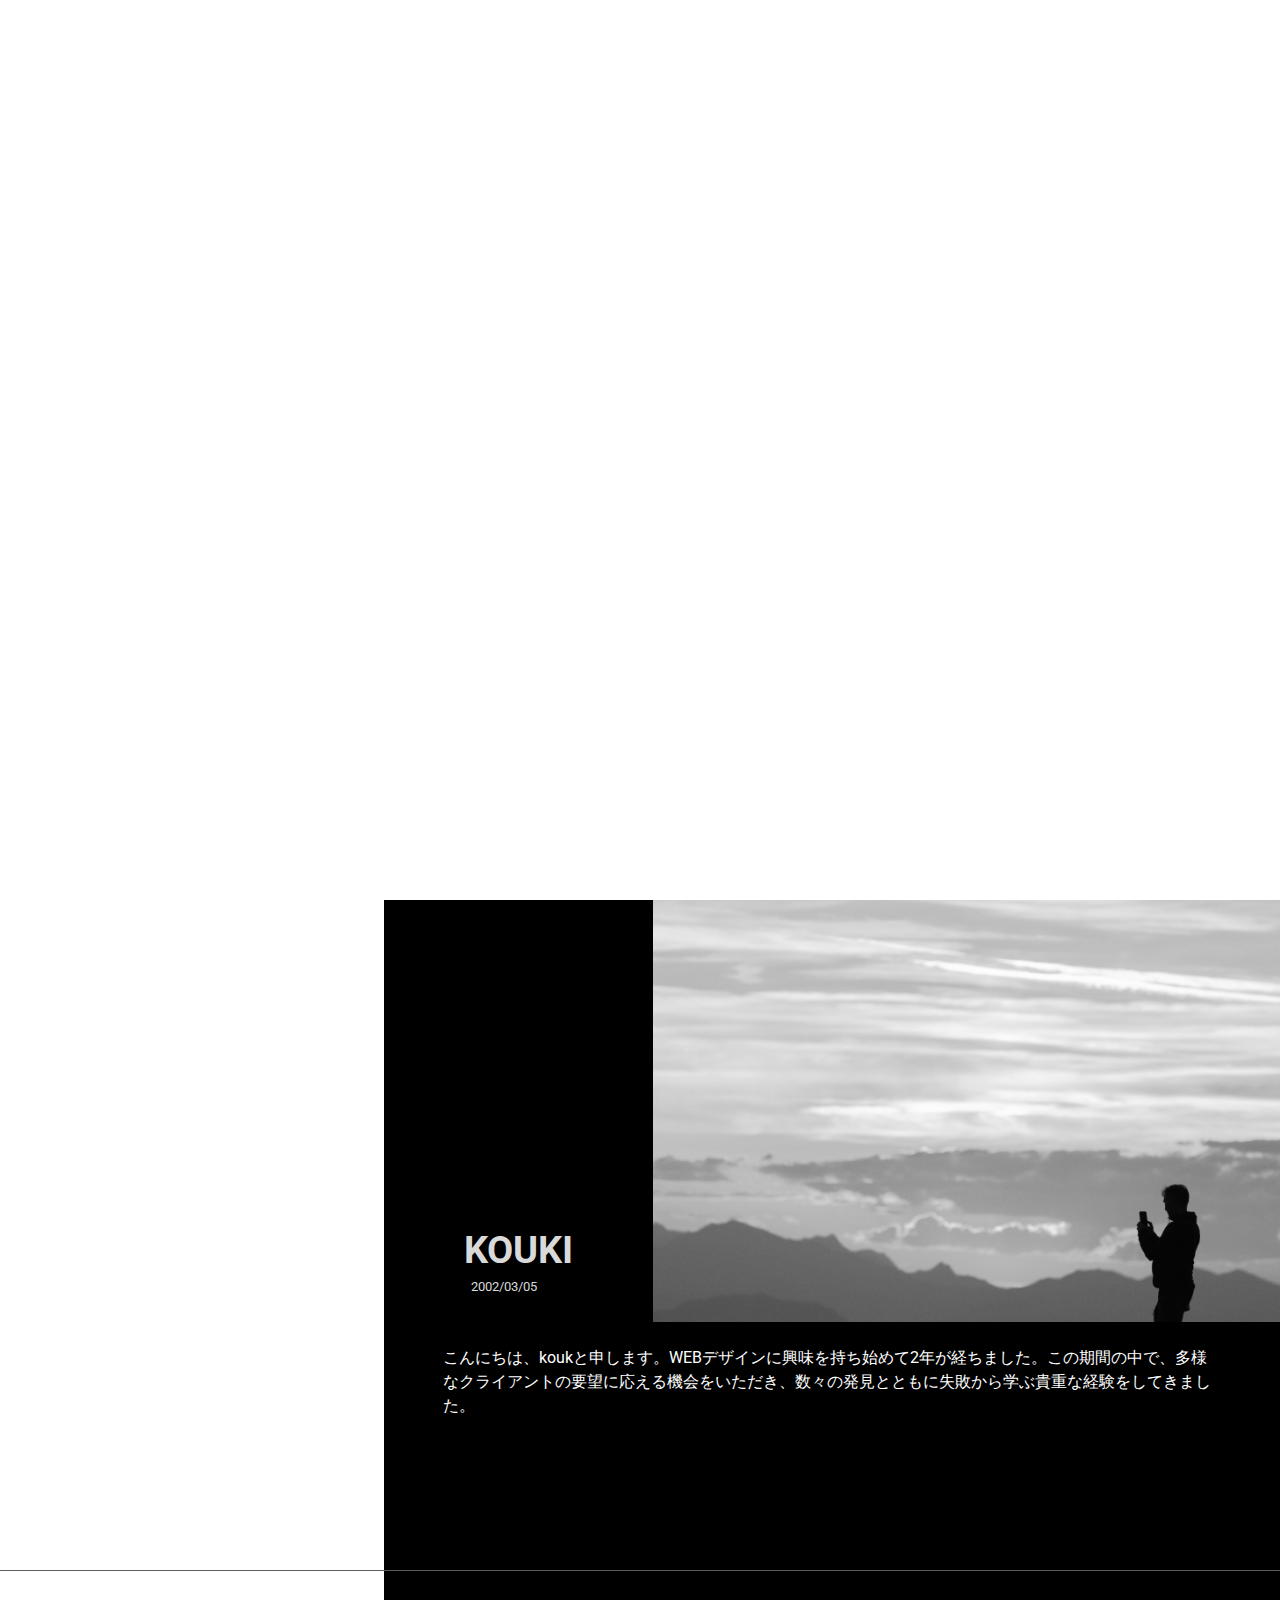
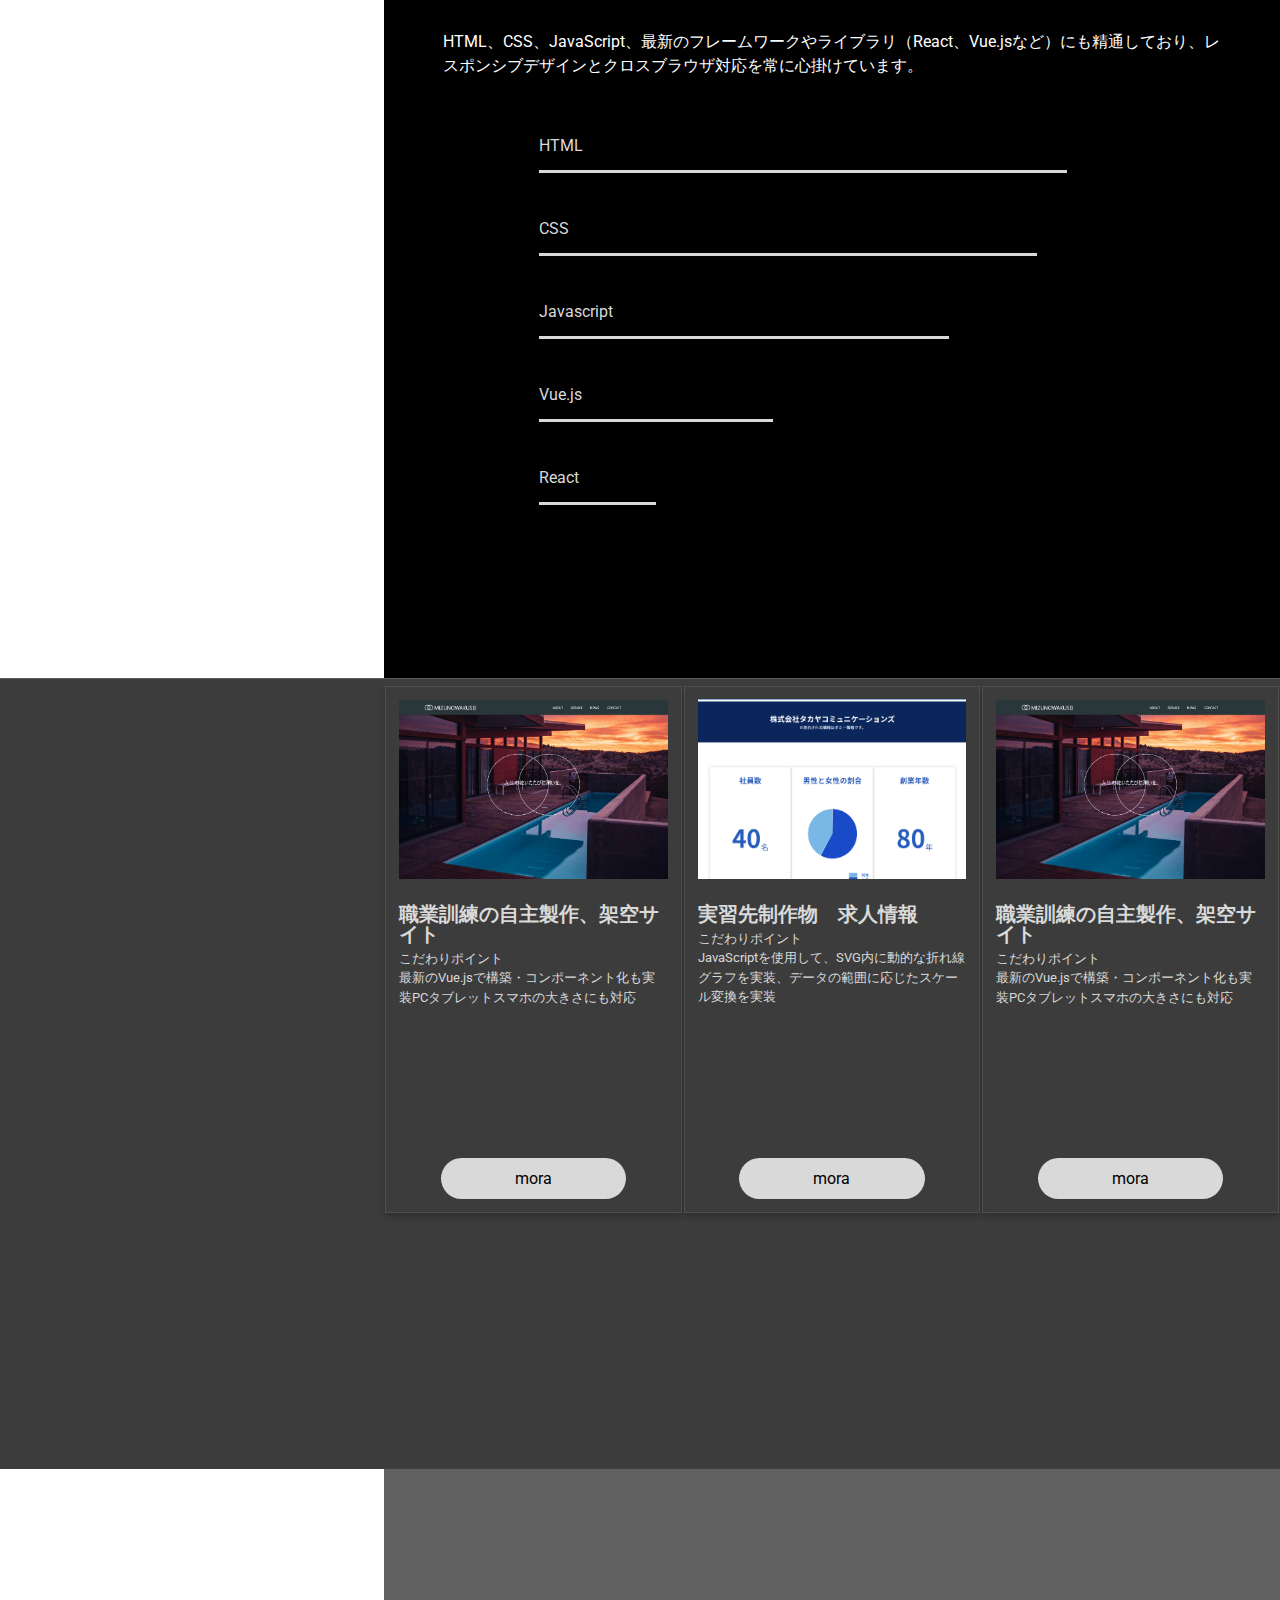
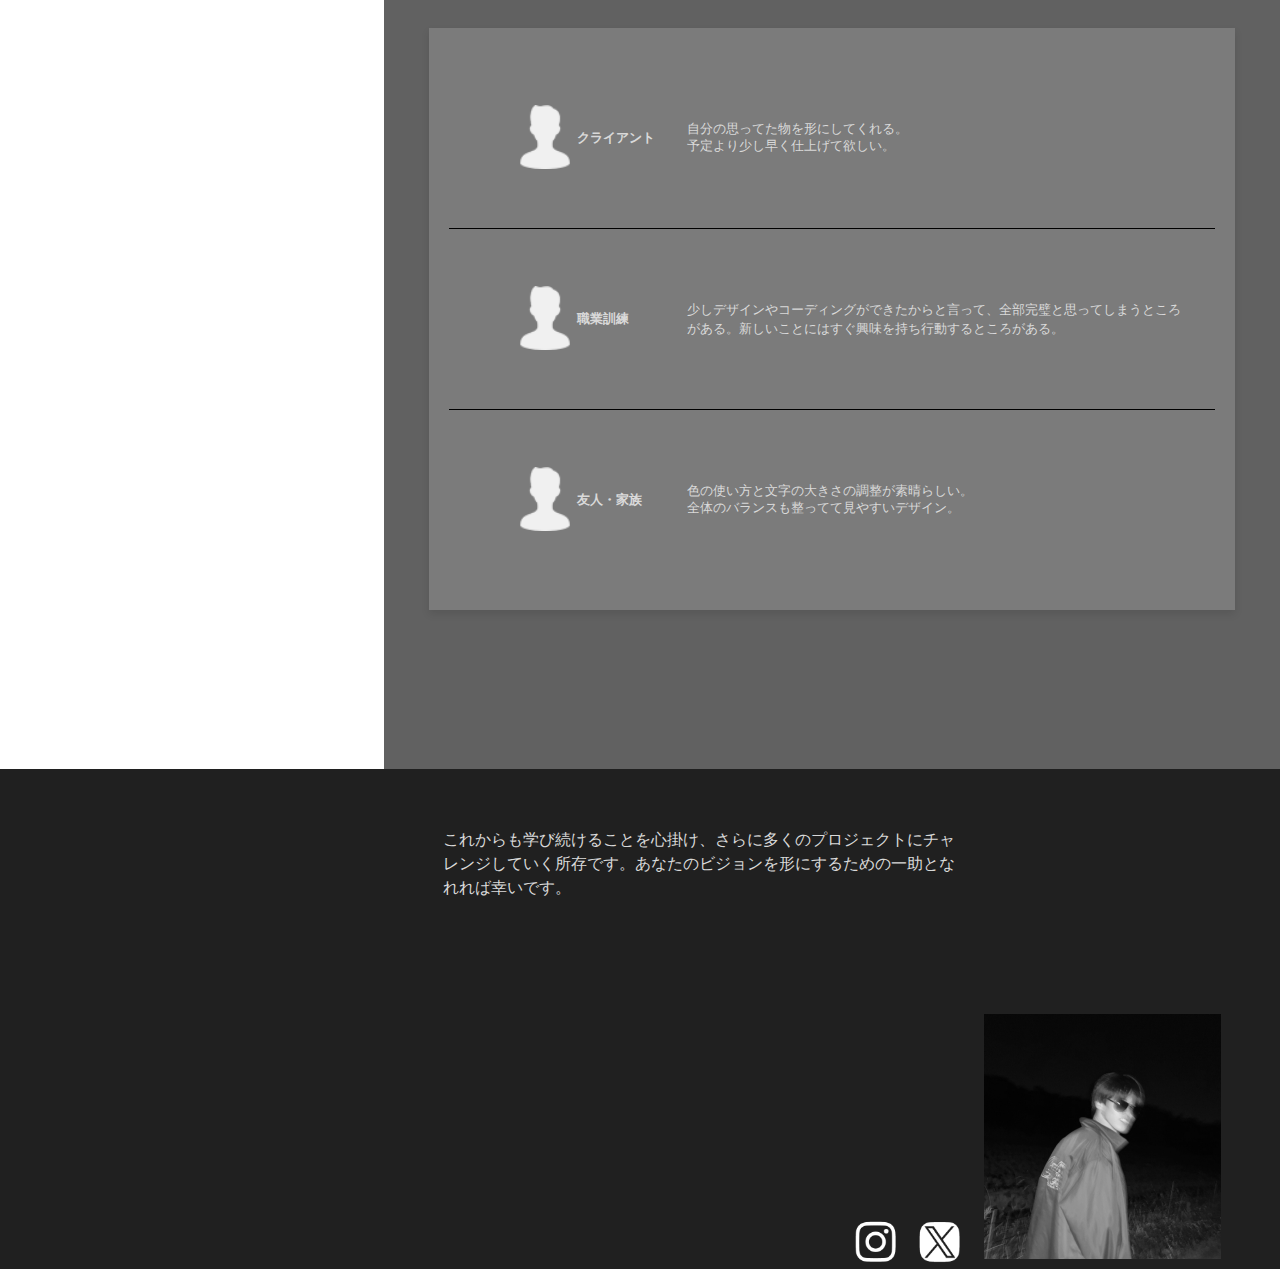
==== commit de683840: "portfolio 2024/09/30" ====
--- a/index.html
+++ b/index.html
@@ -102,7 +102,7 @@
                             <h2>職業訓練の自主製作、架空サイト</h2>
                             <p>こだわりポイント<br/> 最新のVue.jsで構築・コンポーネント化も実装PCタブレットスマホの大きさにも対応</p>
                         </div>
-                        <a href="../hoteru-mizunowakusei/hoteru.html">mora</a>
+                        <a href="./hoteru-mizunowakusei/index.html">mora</a>
                     </div>  
                     <div class="box">
                         <img src="image/works-image2.png" alt="Vue.jsを使った架空の職業訓練サイトのスクリーンショット">
@@ -110,7 +110,7 @@
                             <h2>実習先制作物　求人情報</h2>
                             <p>こだわりポイント<br/>JavaScriptを使用して、SVG内に動的な折れ線グラフを実装、データの範囲に応じたスケール変換を実装</p>
                         </div>
-                        <a href="../recruitdigital/recruit.html">mora</a>
+                        <a href="./recruitdigital/index.html">mora</a>
                     </div>
                     <div class="box">
                         <img src="image/works-image1.png" alt="Vue.jsを使った架空の職業訓練サイトのスクリーンショット">
@@ -118,7 +118,7 @@
                             <h2>職業訓練の自主製作、架空サイト</h2>
                             <p>こだわりポイント<br/> 最新のVue.jsで構築・コンポーネント化も実装PCタブレットスマホの大きさにも対応</p>
                         </div>
-                        <a href="../hoteru-mizunowakusei/hoteru.html">mora</a>
+                        <a href="./hoteru-mizunowakusei/index.html">mora</a>
                     </div>
                 </div>
             </section>
--- a/css/style.css
+++ b/css/style.css
@@ -1,933 +1,1010 @@
-@charset "UTF-";
+@charset "UTF-8";
+@import url(reset.css);
 
 :root {
-    --pc-magin: calc(30 / 1366 * 100%);
-    --pc-padding: calc(100 / 1240 * 100%);
-    --font-size: calc(1.5rem + 5vw);
-    --font-noto: "Noto Sans JP", sans-serif;
-    --font-out: "Outfit", sans-serif;
-    --button-width: calc(20 / 100 * 100%);
-}
-
+    --paragraph-padding: calc(90 / 1366 * 100%);
+
+}
+
+/* html, body {
+    } */
 body {
-    box-sizing: border-box;
-}
-
-.index_rogo {
-    display: block;
-    padding-top: calc(120 / 1240 * 100%);
-    padding-bottom: 0.5rem;
-}
-
-.index_rogo img {
-    width: calc(20vw / 8);
-    min-width: 30px;
-}
-
-h1 {
-    font-size: clamp(10px, 2vw, 100px);
-    font-weight: 400;
-}
-
-h2 {
-    font-size: clamp(30px, 3vw, 50px);
-    /* font-size: 5vw; */
-    font-weight: normal;
-    font-family: var(--font-out);
-    text-align: center;
-    margin-bottom: calc(100 / 1240 * 100%);
-}
-
-h3 {
-    font-weight: normal;
-}
-
-h4 {
-    font-size: clamp(16px, 2vw, 32px);
-    font-family: var(--font-out);
+    font-family: 'Roboto', sans-serif;
+    /* ウェブサイト全体に適用 */
 }
 
 p {
-    font-family: var(--font-noto);
-}
-
-.button {
-    border: none;
-    font-family: var(--font-noto);
-    font-weight: bold;
-    margin-bottom: calc(100 / 768 * 100%);
-    margin-top: 20vh;
-    display: inline-block;
-}
-
-a {
-    text-decoration: none;
-}
-
-.button a {
-    height: 40px;
-    width: 5vw;
-    font-size: clamp(12px, 2vw, 20px);
-    padding: 1.7rem 5rem;
-    background-color: #2A373A;
-    border-radius: 5px;
-}
-
-@media screen and (max-width: 767px) {
-    h2 {
-        margin-bottom: calc(150 / 1240 * 100%);
-    }
-}
-
-.fade-box {
-    opacity: 0;
-    transform: translateY(20px); /* 最初に少し下にズレている状態 */
-    transition: opacity 0.6s ease-out, transform 0.6s ease-out; /* フェードインとスライド */
-}
-.fade-box.is-visible {
-    opacity: 1;
-    transform: translateY(0); /* 正常位置に戻る */
-}
-
-/* ~~~~~~~~~~~~~~~~~header~~~~~~~~~~~~~~~~~ */
-header {
-    height: 80px;
-    position: fixed;
-    width: 100%;
-    z-index: 3;
-    display: flex;
-    background-color: #131B1D;
-    background: rgba(red, green, blue, 0.5);
-    transition: transform 0.3s ease;
-
-    backdrop-filter: blur(12px);
-}
-
-header .global-header-container {
-    width: 100%;
-}
-
-header nav {
-    display: flex;
-    justify-content: space-between;
-    margin-left: var(--pc-padding);
-    margin-right: var(--pc-padding);
-    align-items: center;
-}
-
-header nav ul {
-    display: flex;
-    justify-content: center;
-    align-items: center;
-}
-
-header nav ul li {
-    font-family: var(--font-noto);
-    margin: 0 1.5rem;
-}
-
-header nav ul li a {
-    font-size: clamp(10px, 1vw, 30px);
-    color: #ffffff;
-
-}
-
-.hidden {
-    transform: translateY(-100px);
-    /* ヘッダーを画面外に隠す */
-    /* top: -100px;  */
-    /* トランジションでスムーズに  */
-}
-
-.hamburger {
-    display: none;
-    flex-direction: column;
-    justify-content: space-between;
-    width: 30px;
-    height: 21px;
-    cursor: pointer;
-}
-
-.hamburger span {
-    display: block;
-    height: 3px;
-    background: #fff;
-    border-radius: 2px;
-    transition: all 0.5s;
-}
-
-header nav img {
-    width: clamp(100px, 10vw, 300px);
-}
-
-@media screen and (max-width: 970px) {
-
-    .hamburger {
-        display: flex;
-    }
-
-    .hamburger span.actiev:nth-child(1) {
-        top: 15px;
-        transform: translateY(8px) rotate(-45deg);
-    }
-
-    .hamburger span.actiev:nth-child(2) {
-        opacity: 0;
-    }
-
-    .hamburger span.actiev:nth-child(3) {
-        transform: translateY(-9px) rotate(45deg);
-    }
-
-    .hamburger span.actiev {
-        transition: all 0.5s;
-    }
-
-
-
-    header nav ul {
-        display: flex;
-        flex-direction: column;
-        justify-content: center;
-        align-items: center;
-        opacity: 0;
-        /* 初期状態で透明に */
-        position: fixed;
-        top: 80px;
-        right: -100%;
-        width: 100%;
-        background-color: rgba(0, 0, 0, 0.8);
-        transition: 2s;
-        height: 100vh;
-    }
-
-    header nav ul li {
-        font-size: clamp(10px, 5vw, 40px);
-        margin: 1rem 0;
-        transform: translateY(-100px);
-    }
-
-    nav ul.menu-open {
-        opacity: 1;
-        right: 0;
-        /* position: absolute;
-        top: 80px;
-        right: 0;
-        background-color: rgba(0, 0, 0, 0.8);
-        width: 100%;
-        text-align: right;
-        padding-right: 1.5rem;
-        transition: all 3s; */
-    }
-
-
-    nav ul.menu-open li {
-        font-size: clamp(30)
-    }
-
-
-
-}
-
-
-/* ~~~~~~~~~~~~~~~~~main~~~~~~~~~~~~~~~~~*/
-main>.index_wrapper {
-    height: 100vh;
-    /* background-image: url(../image/tp.png); */
-    background-size: cover;
-    display: flex;
-    justify-content: center;
-    flex-direction: column;
-    align-items: center;
-}
-
-main>.index_wrapper h1 {
-    z-index: 2;
-    color: #fff;
-    font-size: calc(--font-size);
-    font-family: var(--font-noto);
-    font-weight: normal;
-    position: absolute;
-    text-align: center;
-}
-
-main>.index_wrapper .index_img {
-    position: relative;
-    text-align: center;
-    z-index: 2;
-}
-main>.index_wrapper .fade-box {
-    opacity: 0;
-}
-
-main>.index_wrapper .fade-box.is-visible {
-    opacity: 1;
-    transform: translateY(0); /* 正常位置に戻る */
-}
-
-main>.index_wrapper {
-    position: relative;
-    width: 100%;
-    height: 100vh;
-    background-size: cover;
-    background-position: center;
-    overflow: hidden;
-}
-
-.index_wrapper .background-layer {
+    line-height: 1.5;
+}
+
+#background {
     position: absolute;
     top: 0;
     left: 0;
     width: 100%;
     height: 100%;
-    background-size: cover;
-    background-position: center;
-    opacity: 0;
-    transition: opacity 1s ease-in-out;
-    z-index: 0;
-    pointer-events: none;
-}
-
-
-.index_wrapper .background-layer.visible {
-    opacity: 1;
-    width: 100%;
-    z-index: 1;
-    height: auto;
-   
-}
-
-.index_wrapper .background-layer.hidden {
-    transform: translate(0);
-    opacity: 0;
-    width: 100%;
-    z-index: 0;
-    height: auto;
-}
-
-
-@media screen and (max-width: 970px) {
-    main>.index_wrapper .index_img {
-       opacity: 0;
-       display: none;
-    }
-
-    main>.index_wrapper h1::before {
-        content: '';
-        /* コンテンツは空の状態 */
-        display: block;
-        /* ブロック要素として表示 */
-        width: clamp(50px, 5vw, 120px);
-        /* 画像の幅を指定 */
-        height: clamp(50px, 5vw, 120px);
-        /* 画像の高さを指定 */
-        background-image: url('../image/trm.png');
-        /* 画像を指定 */
-        background-size: contain;
-        /* 画像を要素に収める */
-        background-repeat: no-repeat;
-        /* 画像を繰り返さない */
-        padding-bottom: 3rem;
-        /* 画像とテキストの間にマージンを追加 */
-        position: absolute;
-        left: 50%;
-        transform: translate(-50%, -50%);
-    }
-
-    .index_tv {
-        display: none;
-    }
-
-    
-
-}
-
-
-/* ~~~~~~~~~~~~~~~~~about~~~~~~~~~~~~~~~~~ */
-
-#index_about .index_wrapper {
-
-    text-align: center;
-
-    /* .index_tb {
-        object-fit: cover;
-        width: 100%;
-        height: 100vh;
-        top: 0;
-        left: 0;
-        z-index: -1;
-    } */
-    /* .index_tb img {
-        width: 100%;
-    }
-     */
-    .index_text p {
-        line-height: 2.5;
-        color: #fff;
-        margin: 0 auto;
-        font-size: clamp(18px, 2vw, 20px);
-        font-family: var(--font-noto);
-        text-align: left;
-        padding: 10vw;
-        /* max-width: 80vw; */
-        width: calc(700 / 1366 * 100%);
-        min-width: 400px;
-        /* width: clmp(20vw, 60px, 80vw); */
-    }
-
-    @media screen and (max-width: 500px) {
-        .index_text p {
-            /* transform: translate(50%);
-            left: -50%; */
-            width: 80vw;
-            min-width: auto;
-            margin: 0 auto;
-            /* padding-right: 0;
-            padding-left: 0; */
-            padding-bottom: 50vw;
-            line-height: 3;
-        }
-
-        .index_positio {
-            background-color: #2A373A;
-            border-bottom-right-radius: 100px;
-            width: 100%;
-        }
-
-        .index_text {
-            width: 60vw;
-        }
-    }
-
-    .index_position {
-        background-color: #2A373A;
-        border-bottom-right-radius: 50vw;
-        z-index: 1;
-        margin: 0 auto;
-        /* position: absolute;
-        transform: translate(50%);
-        left: -50%; */
-        width: 100%;
-    }
-
-    .index_position h2 {
-        color: #fff;
-    }
-
-    /* @media screen and (min-width: 500px){
-        .index_v img {
-            display: none;
-        }
-    }
-    @media screen and (max-width: 375px) {
-        #index_about .index_wrapper {
-    
-            .index_v {
-                display: block;
-                position: relative; */
-    /* width: 100%; */
-    /* height: auto;
-    
-            }
-            .index_v img {
-                width: 100%;
-            }
-        
-            .index_tb img {
-                display: none;
-            }
-            .index-tv img {
-                display: none;
-            }
-        }
-    } */
-    @media screen and (min-width: 790px) {
-        .index_position h2 {
-            margin-bottom: 0;
-        }
-
-    }
-
-    .index_kuro p {
-        color: #000;
-        line-height: 1.5;
-        font-size: clamp(12px, )
-    }
-
-    .index_kuro>p {
-        text-align: left;
-        margin-top: calc(150 / 1366 * 100%);
-        margin-right: calc(100 / 1366 * 100%);
-        margin-left: calc(100 / 1366 * 100%);
-        font-family: var(--font-noto);
-        font-size: clamp(20px, 2vw, 50px);
-    }
-
-    ul {
-        /* gap: calc(50 / 1366 * 100%);
-        justify-content: space-around; */
-        padding-top: 10vw;
-        /* background-color: #c6c6c6; */
-    }
-
-    .fade-box .fade-box .is-visible {
-        opacity: 1;
-        transform: translateY(0);
-    }
-
-    /* ul li {
-        border-radius: 20px;
-        /* background-color: #e6e6e6; */
-    /* } */
-
-    ul li img {
-        width: calc(150vw / 8);
-        max-width: 100%;
-    }
-
-    @media screen and (max-width: 500px) {
-        ul li img {
-            width: calc(100vw / 80);
-        }
-
-    }
-
-    ul li p {
-        margin: var(--pc-magin) auto;
-        text-align: center;
-        font-size: 18px;
-    }
-
-    .button {
-        background-color: #2A373A;
-    }
-
-    .button a {
-        font-family: var(--font-noto);
-        color: #fff;
-    }
-}
-
-.index_about_btn {
-    margin: 3vh 0;
-    display: flex;
-    justify-content: center;
-    gap: calc(40 / 1366 * 100%);
-}
-
-.slider {
-    li {
-        padding-inline: 1em;
-    }
-
-    li img {
-        display: block;
-        width: 100% !important;
-    }
-}
-
-@media screen and(max-width: 500px) {
-    .slider li {
-        padding-inline: 0.5em;
-
-    }
-
-    .slider li img {
-        width: calc(100vw / 8);
-    }
-}
-
-/*~~~~~~~~~~~~service~~~~~~~~~~~~~ */
-
-#index_service {
-    background-color: #2A373A;
-    text-align: center;
-}
-
-
-#index_service .index_wrapper {
-    color: #fff;
-
-    .index_rogo {
-        margin: 0 auto;
-    }
-
-    .index_side {
-        text-align: left;
-        display: flex;
-        flex-wrap: wrap-reverse;
-        justify-content: center;
-        gap: calc(30 / 1366 * 100%);
-        margin-bottom: 20vh;
-        padding-top: 10vh;
-    }
-
-    .index_side .index_sg {
-        max-width: 400px;
-        /* width: calc(500 / 1240 * 100%); */
-        min-width: 370px;
-        text-align: center;
-        padding: calc(40 / 1366 * 100%);
-    }
-
-    @media screen and (max-width: 375px) {
-        .index_side .index_sg {
-            min-width: auto;
-            margin: 0 auto;
-        }
-
-        .index_side .index_sg p {
-            width: 80vw;
-
-        }
-
-        .index_side h3 {
-            width: 80vw;
-        }
-    }
-
-    /* @media screen and (min-width: 600px) and (max-width: 830px){
-        .index_side img {
-            display: none;
-        }
-
-
-
-    } */
-
-    .index_sg .button a {
-        color: #2A373A;
-    }
-
-    .index_side h3 {
-        padding: 40px 0;
-        border-bottom: 1px solid #0022ff;
-        text-align: left;
-    }
-
-    .index_side p {
-        line-height: 2;
-        margin-top: 10vh;
-        text-align: left;
-    }
-
-    .index_side .button {
-        width: auto;
-        margin-top: 8vh;
-    }
-
-    .index_side .button a {
-        background-color: #fff;
-        color: #000;
-    }
-
-    .index_side img {
-        width: calc(400 / 1240 * 100%);
-        min-width: 250px;
-        object-fit: contain;
-        left: 20px;
-    }
-
-    .index_contents {
-        display: flex;
-        /* flex-wrap: wrap; */
-        justify-content: space-between;
-        margin-top: 6rem;
-        width: 100%;
-        margin: 0 auto;
-
-        .index_business {
-            /* flex-basis: 28%; */
-            /* margin: calc(40 / 1240 * 100% ); */
-            text-align: left;
-            background-size: contain;
-            background-repeat: no-repeat;
-            /* position: absolute; */
-            position: relative;
-            flex: calc(60% - 10px);
-        }
-
-
-        .index_business div {
-            position: absolute;
-            top: 20px;
-            left: 20px;
-
-        }
-
-        p {
-            margin: var(--pc-magin);
-        }
-
-        img {
-            /* background-image: url(/image/ts1.png); */
-            width: 100%;
-        }
-    }
-
-    @media screen and (max-width: 700px) {
-        .index_contents {
-            display: block;
-            /* min-width: 600px; */
-        }
-
-
-    }
-
-    .index_business div h4 {
-        font-size: clamp(25px, 5vw, 40px);
-    }
-
-    .index_business div p {
-        padding: var(--pc-magin);
-    }
-
-}
-
-
-
-/* ~~~~~~~~~~~~~~~~~news~~~~~~~~~~~~~~~~~ */
-
-#index_news .index_wrapper {
-
-    text-align: center;
-
-    ul li {
-        display: flex;
-        /* flex-wrap: wrap; */
-        width: calc(1000 / 1240 * 100%);
-        margin: 0 auto;
-        margin-bottom: calc(50 / 1366 * 100%);
-    }
-
-    figure {
-        margin: var(--pc-magin);
-    }
-
-    figure img {
-        width: 100%;
-
-    }
-
-    ul li div {
-        flex: 1 1 calc(60% - 10px);
-        /* width: 80vw; */
-    }
-
-    @media screen and (max-width: 500px) {
-        ul li {
-            flex-wrap: wrap;
-        }
-
-        ul li div {
-            flex: 1 1 calc(80% - 10px);
-        }
-
-        figure {
-            flex: 1 1 calc(80% - 10px);
-
-        }
-    }
-
-    .index_rogo {
-        margin: 0 auto;
-    }
-
-    ul li h3 {
-        font-size: 24px;
-        margin: var(--pc-magin) 0;
-    }
-
-    ul li p {
-        line-height: 1.5;
-    }
-
-    ul li span {
-        background-color: #0022ff;
-        color: #fff;
-        padding: 0.2rem;
-        border-radius: 5px;
-        margin-right: 1em;
-    }
-
-    .index_news_date {
-        margin: var(--pc-magin);
-        text-align: left;
-    }
-
-    .button {
-        background-color: #2A373A;
-    }
-
-    .button a {
-        color: #fff;
-    }
-}
-
-
-
-/* ~~~~~~~~~~~~~~~~~footer~~~~~~~~~~~~~~~~~ */
-
-#global-footer {
-
-    background-color: #2A373A;
-
-    nav {
-        padding: var(--pc-magin);
-    }
-
-    nav ul {
-        display: flex;
-        justify-content: space-around;
-        flex-wrap: wrap;
-    }
-
-    nav ul li {
-        /* padding: var(--pc-magin); */
-        margin: var(--pc-magin) 0;
-        background-color: #fff;
-        width: calc(400 / 1240 * 100%);
-    }
-
-    nav ul li a {
-        display: block;
-        text-decoration: none;
-        padding: calc(70 / 1366 * 100%);
-        color: inherit;
-    }
-
-    /* nav ul li a:hover {
-        background-color: #ad5e5e;
-    } */
-
-    nav ul li h3 {
-        font-size: clamp(25px, 3vw, 32px);
-        /* font-size: clamp(10px, 30vw, 60px); */
-        font-family: var(--font-out);
-        color: #0022ff;
-    }
-
-    nav ul li p {
-        font-size: clamp(10px, 1vw, 15px);
-        padding: var(--pc-magin);
-    }
-
-    @media screen and (max-width: 500px) {
-        nav ul li {
-            flex: 1 calc(60% - 10px);
-
-        }
-
-        /* nav ul {
-            display: block;
-        } */
-        nav {
-            margin-bottom: calc(200 / 1366 * 100%);
-        }
-    }
-
-    .global-footer-sitemap-text {
-        display: flex;
-        padding: var(--pc-magin);
-    }
-
-    .global-footer-sitemap-text ul li {
-        line-height: 3rem;
-        font-size: clamp(10px, 1vw, 20px);
-
-    }
-
-    dt {
-        padding: calc(50 / 1366 * 100%);
-        font-size: clamp(18px, 2vw, 24px);
-        border-bottom: 1px solid #fff;
-    }
-
-    dl {
-        padding: var(--pc-magin);
-        color: #fff;
-    }
-
-    .global-footer-sitemap-text ul:nth-child(1) {
-        border-right: 1px solid #fff;
-        margin-right: calc(40 / 1366 * 100%);
-        padding-right: calc(100 / 1366 * 100%);
-    }
-
-    .global-footer-copyright {
-        height: calc(10px + 4vh);
-        background-color: #131B1D;
-        display: flex;
-        justify-content: center;
-        align-items: center;
-    }
-
-    small {
-        color: #fff;
-        font-size: clamp(6px, 1vw, 10px)
-    }
-
-    .global-footer-sitemap-text {
-        margin: 0 calc(70 / 1366 * 100%);
-    }
-}
-
-
-/* about */
-.about-wrapper {
-    position: relative;
+    background-color: black;
+    /* 任意の背景色 */
+    transition: opacity 0.3s ease;
+    /* オパシティのトランジション */
+}
+
+/* 外側のコンテナのスタイリング */
+#outer-container {
+    position: fixed;
+    z-index: 999;
+    width: 100vw;
     height: 100vh;
-
-}
-
-.about_image {
-    position: relative;
     display: flex;
     justify-content: center;
     align-items: center;
-    height: 100%;
-}
-
-.about_container {
+    background-color: #fff;
+    /* overflow: hidden; */
+}
+
+/* ローディングコンテナのスタイリング */
+/* #outer-container {
+
+    background-color: #ccc;
+} */
+#loading-container {
+    display: flex;
+    justify-content: center;
+    align-items: center;
+    width: 100%;
+}
+
+/* テキストコンテナのスタイリング */
+#text-container {
+    display: flex;
+    align-items: center;
+    position: relative;
+    width: fit-content;
+    /* コンテンツに合わせて幅を調整 */
+    z-index: 10;
+    font-size: clamp(6px, 1vw, 20px);
+    /* デフォルトのフォントサイズ */
+    fill: #333;
+    /* テキストカラー */
+}
+
+/* visualのラッパーのスタイリング */
+#visual-wrapper {
+    width: auto;
+    /* visual要素の幅を自動に設定 */
+    overflow: hidden;
+    /* はみ出た内容を隠す */
     position: absolute;
-    color: rgb(0, 0, 0);
-    text-align: left;
-    padding: calc(70 / 1240 * 100%);
+    /* 絶対位置指定 */
+    left: 100%;
+    /* Kの右端からスタート */
+    white-space: nowrap;
+    /* 改行を防ぐ */
+}
+
+#visual {
+    display: none;
+    font-size: 5em;
+    position: relative;
+    /* 相対位置指定 */
+    left: 0;
+    /* 初期位置を親要素の端に設定 */
+    margin-left: 10px;
+}
+
+
+/* ローディング要素のスタイリング */
+#loading {
+    font-size: 5em;
+    /* visibility: visible; */
+    /* animation: bounceIn 1.5s ease-in-out forwards; アニメーションを適用 */
+}
+
+/* @keyframes bounceIn {
+    0% {
+        transform: translateY(100%); /* 画面下からスタート */
+/* } */
+/* 30% { */
+/* transform: translateY(-10%); 小さく跳ねる */
+/* } */
+/* 100% { */
+/* transform: translateY(0); 元の位置に戻る */
+/* } */
+/* } */
+#frame {
+    stroke-dasharray: 1200;
+    /* 長方形の周囲の長さ */
+    stroke-dashoffset: 1200;
+    /* 初期状態で線が見えないように全周分オフセット */
+    animation: draw-frame 3s linear forwards;
+    /* 2秒で描画、アニメーションは線形に */
+}
+
+@keyframes draw-frame {
+    to {
+        stroke-dashoffset: 0;
+        /* 終了時に線が完全に見えるように */
+    }
+}
+
+@media (max-width: 768px) {
+    svg {
+        transform: translate(-50%, -50%) scale(0.4);
+        /* モバイルデバイスのためにサイズを縮小 */
+    }
+
+}
+
+@media (max-width: 480px) {
+    svg {
+        transform: translate(-50%, -50%) scale(0.2);
+        /* 更に小さいデバイスでさらに縮小 */
+    }
+
+}
+
+svg {
+    color: #fff;
+    max-width: 100%;
+    /* 要素がはみ出さないように最大幅を設定 */
+    height: auto;
+}
+
+/* タブレットサイズのデバイスに対応 */
+.backcolor {
+    background-color: #cc6464;
+}
+
+svg:hover {
+    cursor: pointer;
+    /* ホバー時にカーソルをポインタに変更 */
+    opacity: 0.8;
+    /* ホバー時に透明度を下げる */
+}
+
+svg rect:hover {
+    fill: rgb(255, 255, 255);
+    /* ホバー時にrect要素の塗りつぶし色を赤に変更 */
+}
+
+svg rect:active {
+    fill: rgb(255, 255, 255);
+    /* ホバー時にrect要素の塗りつぶし色を赤に変更 */
+}
+
+.hamburger-menu {
+    display: none;
+}
+
+
+@media screen and (max-width: 770px) {
+    .hamburger-menu {
+        position: fixed;
+        /* ボタンを固定位置に設定 */
+        /* 画面の上から20ピクセルの位置 */
+        /* 画面の右から20ピクセルの位置 */
+        z-index: 998;
+        display: flex;
+        flex-direction: column;
+        justify-content: space-around;
+
+        button {
+            background: none;
+            border: none;
+            cursor: pointer;
+            display: flex;
+            flex-direction: column;
+            justify-content: space-around;
+            height: 50px;
+            /* ボタンの高さ */
+            width: 50px;
+            /* ボタンの幅 */
+            background-color: #d9d9d9;
+            border-radius: 5px;
+        }
+
+        span {
+            transition: 0.5s;
+            display: block;
+            height: 3px;
+            width: 100%;
+            background: black;
+            border-radius: 10px;
+        }
+
+
+    }
+
+    .hamburger-menu button.active span:nth-child(1) {
+        transform: rotate(405deg) scale(0.5) translate(10px, 35px);
+        /* 上のバーを右上に回転 */
+        background: #000;
+    }
+
+    .hamburger-menu button.active span:nth-child(2) {
+        opacity: 0;
+        /* 中央のバーを非表示に */
+    }
+
+    .hamburger-menu button.active span:nth-child(3) {
+        transform: rotate(-45deg) scale(0.5) translate(10px, -35px);
+        /* 下のバーを右下に回転 */
+        background: #000;
+        /* 色を変更する場合 */
+    }
+
+
+    #header.nav-menu.active {
+        display: block;
+        position: fixed;
+        z-index: 900;
+        height: 300px;
+        border-radius: 10px;
+        width: 100%;
+
+        .header-wrapper {
+            padding-top: 50px;
+            height: auto;
+            max-height: 120vw;
+            display: flex;
+            flex-direction: row;
+            align-items: first baseline;
+        }
+
+        /* #header {
+            background-color: #D9D9D9;
+            width: 70%;
+            position: fixed;
+            /* opacity: 0; */
+        /* アクティブ時にメニューを表示 */
+    }
+
+    .nav-menu {
+        background-color: #fff;
+
+        /* 初期状態ではメニューを隠す */
+
+    }
+}
+
+
+
+
+
+#header {
+    background-color: #D9D9D9;
+    width: 30%;
+    position: fixed;
+    /* opacity: 0; */
+}
+
+@media screen and (max-width: 770px) {
+    header {
+        display: none;
+    }
+
+    .top-wrapper {
+        flex-grow: 1;
+        justify-content: flex-start;
+        /* 必要に応じて配置を調整（左揃えや中央揃えなど） */
+    }
+
+
+    #top,
+    #about,
+    #works {
+        width: 100vw;
+        /* 100vw ではなく 100% に変更 */
+    }
+
+    .about-wrapper,
+    .works-wrapper {
+        flex-grow: 1;
+    }
+
+
+}
+
+.header-wrapper {
+    height: 100vh;
+    display: flex;
+    justify-content: center;
+    flex-direction: column;
+    align-items: center;
+
+    ul {
+        width: 100%;
+        text-align: center;
+
+        li {
+            border-bottom: 1px solid #B1B1B1;
+            font-size: 20px;
+            list-style: none;
+        }
+
+        a {
+            padding: 10px 0;
+            color: #000;
+            text-decoration: none;
+            width: 100%;
+            display: block;
+        }
+
+
+
+        #top-btn.active {
+            background-color: #fff;
+        }
+
+        #about-btn.active {
+            background-color: #000000;
+            color: #d9d9d9;
+        }
+
+        #works-btn.active {
+            background-color: #3C3C3C;
+            color: #d9d9d9;
+
+        }
+
+        #testimonials-btn.active {
+            background-color: #616161;
+            color: #d9d9d9;
+
+        }
+
+        #sns-btn.active {
+            background-color: #202020;
+            color: #d9d9d9;
+        }
+
+        li:nth-child(1) {
+            border-top: 1px solid #B1B1B1;
+        }
+    }
+}
+
+#top,
+#about,
+#works,
+#testimonials,
+#sns {
+    width: 100%;
+    /* 100vw ではなく 100% に変更 */
+}
+
+#top {
     background-color: #fff;
-    border-radius: 20px;
-    transform: translate(50%, 50%);
-}
-
-.about_container h1 {
-    padding-bottom: 3rem;
-}
-
-.about_container .about_rogo img {
-    width: clamp(20px, 2vw, 40px);
-    ;
-}
-
-.about_image_top {
-    position: fixed;
-    z-index: -1;
-}
-
-.about-main-text {
-    height: 60vh;
-    background-color: #fff;
-    padding: var(--pc-magin);
-}
-
-.about-main-text h2 {
-    display: block;
-    margin-bottom: calc(10 / 700 * 100%);
-    margin-top: 8vh;
-}
-
-.about-main-text p {
-    width: 50%;
-    line-height: 2;
-    margin: 0 auto;
-}
-
-/* about-message */+
+    .top-contenir {
+        height: 100vh;
+        display: flex;
+        justify-content: right;
+        width: 100%;
+
+
+        .top-wrapper {
+            display: flex;
+            justify-content: center;
+            flex-direction: column;
+            height: 100vh;
+            align-items: center;
+            width: 70vw;
+
+            h1 {
+                right: 0;
+                text-align: center;
+                font-size: 4vw;
+
+            }
+
+            p {
+                display: flex;
+                justify-content: center;
+                align-items: center;
+                /* テキストと線を縦方向に中央揃え */
+            }
+
+            p::before,
+            p::after {
+                content: "";
+                display: inline-block;
+                width: 50px;
+                /* 横線の幅 */
+                height: 1px;
+                /* 横線の太さ */
+                background-color: black;
+                /* 横線の色 */
+            }
+
+            p::before {
+                margin-right: 10px;
+                /* テキストと線の間の余白 */
+            }
+
+            p::after {
+                margin-left: 10px;
+                /* テキストと線の間の余白 */
+            }
+
+        }
+    }
+
+    #about-flex {
+        /* height: 100vh; */
+        display: flex;
+        justify-content: right;
+        border-bottom: 1px solid #5d5d5d;
+        width: 100%;
+        min-height: 500px;
+
+        .about-wrapper {
+            background-color: #000;
+            width: 70%;
+            min-height: 500px;
+            height: 100%;
+            padding-bottom: 10vw;
+            /* display: flex;
+            justify-content: flex-start;
+            flex-direction: column; */
+
+            .about-contenir {
+                display: flex;
+
+                .about-text {
+                    display: flex;
+                    justify-content: end;
+                    align-items: center;
+                    flex-direction: column;
+                    width: 30%;
+                    margin: 2vw;
+
+                    .text-letter {
+                        text-align: left;
+                    }
+
+                    h2 {
+                        text-align: left;
+                        font-size: 3vw;
+
+                        position: relative;
+                        color: #d9d9d9;
+                    }
+
+                    p {
+                        font-size: 1vw;
+                        color: #d9d9d9;
+                    }
+
+                    @media screen and (max-width: 770px) {
+                        h2 {
+                            font-size: 5vw;
+                        }
+
+                        p {
+                            font-size: 2vw;
+                        }
+                    }
+
+                    @media screen and (max-width: 500px) {
+
+                        .about-text {
+                            display: flex;
+                            justify-content: center;
+                            align-items: flex-start;
+                            flex-direction: row;
+                        }
+
+                        h2 {
+                            padding: 2vw 0;
+                            font-size: 10vw;
+                        }
+
+                    }
+
+                }
+
+                img {
+                    width: 70%;
+                }
+            }
+        }
+
+        .about-paragraph {
+            color: #d9d9d9;
+            width: 100%;
+            margin-bottom: 3vw 0;
+        }
+
+        .about-paragraph p {
+            padding: 1.5rem var(--paragraph-padding);
+            line-height: 1.5;
+        }
+
+        @media screen and (max-width: 770px) {
+
+            #about-flex {
+                height: 100vw;
+            }
+
+
+            .about-paragraph p {
+                max-width: 70%;
+            }
+
+            /* .about-paragraph {
+                /* display: flex;
+                flex-direction: column;
+                justify-content: center;
+                flex: 1; */
+            /* padding: 10vw 0; */
+
+            /* } */
+
+        }
+
+        @media screen and (max-width: 500px) {
+
+            /* .about-wrapper {
+               
+                /* min-height: 700px; */
+            /* } */
+            .about-contenir {
+                flex-wrap: wrap-reverse;
+            }
+
+            .about-paragraph p {
+                padding: 1vw;
+                max-width: 100%;
+            }
+
+            .about-paragraph {
+                padding: 10vw 0;
+
+            }
+
+
+            img {
+                width: 100%;
+                flex: 1 1;
+            }
+
+            .about-text {
+                text-align: left;
+            }
+        }
+
+        .skli {
+
+            /* PCサイズ（770px以上） */
+            .skli-sheet {
+                display: flex;
+                flex-wrap: wrap;
+                justify-content: center;
+
+            }
+
+            div {
+                flex-basis: calc(20% - 50px);
+                /* 60%の幅で、真ん中に配置 */
+            }
+
+            .sklli-level {
+                margin: 1vw 2vw;
+                flex: 1 1;
+            }
+
+
+            /* 770px以下のサイズ */
+            @media screen and (max-width: 770px) {
+
+
+                .skli {
+                    padding: 5vw 0;
+
+                }
+
+                p {
+                    padding: 2vw;
+                    margin-top: 10vw;
+                }
+
+                .skli-sheet {
+                    flex-direction: column;
+                    width: 100%;
+                    /* 縦並びに変更（必要に応じて） */
+                }
+
+                .sklli-level {
+                    flex: 1 1 100%;
+                    /* 100%で広がるように設定 */
+                    /* 余白を広げて全体に広がる */
+                    /* 縮まらないように設定 */
+                }
+            }
+
+
+
+        }
+
+        p {
+            padding: 0 var(--paragraph-padding);
+            padding-top: var(--paragraph-padding);
+            color: #fff;
+            line-height: 1.5;
+        }
+
+
+
+        li {
+            color: #d9d9d9;
+            list-style: none;
+            margin: 2rem 0;
+            padding: 1rem 0;
+            border-bottom: 3px solid #d9d9d9;
+        }
+
+        li:nth-child(1) {
+            width: 90%;
+        }
+
+        li:nth-child(2) {
+            width: 85%;
+
+        }
+
+        li:nth-child(3) {
+            width: 70%;
+
+        }
+
+        li:nth-child(4) {
+            width: 40%;
+
+        }
+
+        li:nth-child(5) {
+            width: 20%;
+
+        }
+
+    }
+
+    #works {
+        display: flex;
+        justify-content: right;
+        background-color: #3C3C3C;
+        width: 100%;
+        height: auto;
+        /* max-height: 100vh; */
+
+
+        .container {
+            display: flex;
+            flex-direction: row;
+            justify-content: space-around;
+            align-items: flex-start;
+            width: 70%;
+            padding-bottom: 20vw;
+        }
+
+        .container::-webkit-scrollbar {
+            display: none;
+            /* Chrome, Safari, Opera */
+        }
+
+        .container {
+            -ms-overflow-style: none;
+            /* Internet Explorer, Edge */
+            scrollbar-width: none;
+            /* Firefox */
+        }
+
+        .box {
+            margin-top: 0.5vw;
+            display: flex;
+            flex-direction: column;
+            justify-content: space-between;
+            /* 上部と下部の間にスペースを最大化 */
+            padding: 1vw;
+            border: 1px solid #505050;
+            box-shadow: 0 4px 6px rgba(0, 0, 0, 0.2);
+            width: 30%;
+            height: 50vw;
+            max-height: 500px;
+        }
+
+        .content-group {
+            align-self: start;
+            /* 左寄せ */
+            width: 100%;
+            /* 幅をbox全体に */
+        }
+
+        .box img {
+            width: 100%;
+            height: auto;
+            object-fit: cover;
+        }
+
+        .box h2,
+        .box p,
+        .box a {
+            align-self: start;
+            /* 要素を左揃えに */
+            width: 100%;
+            /* 全幅を使う設定 */
+        }
+
+        .box h2 {
+            margin-bottom: 5px;
+            color: #d9d9d9;
+            margin-top: 2vw;
+            font-size: clamp(10px, 2vw, 20px);
+        }
+
+        .box p {
+            margin-top: 5px;
+            margin-bottom: 5px;
+            /* pの下のマージンも設定 */
+            color: #d9d9d9;
+            font-size: clamp(10px, 1vw, 20px);
+        }
+
+        .box a {
+            align-self: center;
+            /* 中央寄せ */
+            margin-top: auto;
+            /* 自動的に上部の空間を最大化して下に配置 */
+            display: block;
+            /* ブロック要素として扱う */
+            width: 50%;
+            /* 幅を50%に設定 */
+            text-align: center;
+            /*
+                 テキスト中央寄せ */
+            border-radius: 25px;
+            /* 角を丸く */
+            text-decoration: none;
+            background: #d9d9d9;
+            color: #000;
+            transition: background-color 0.3s;
+            padding: 1vw 2vw;
+        }
+
+        .box a:hover {
+            background-color: #0056b3;
+            /* ホバー時の背景色を濃い青に変更 */
+        }
+        
+        @media (max-width: 500px) {
+            .box a {
+                /* 無効にしたいプロパティをリセット */
+                align-self: auto;
+                margin-top: 0;
+                display: inline; /* ブロックではなくインラインに戻す */
+                width: auto;
+                text-align: left; /* 中央寄せを解除 */
+                border-radius: 0;
+                background: none;
+                color: inherit;
+                padding: 0;
+            }
+        
+            .box a:hover {
+                background-color: transparent; /* ホバー時の背景色も元に戻す */
+            }
+        }
+
+        @media screen and (max-width: 500px) {
+            .container {
+                overflow-x: auto;
+                /* 横スクロールを有効にする */
+                display: flex;
+                flex-wrap: nowrap;
+                /* ボックスを折り返さずに一列に並べる */
+                width: 100%;
+            }
+
+            .box {
+                margin-top: 0.5vw;
+                display: flex;
+                flex-direction: column;
+                justify-content: flex-start;
+                min-height: 300px;
+                width: 40%;
+                /* 各ボックスの幅を画面幅の80%に設定 */
+                min-width: 300px;
+                /* ボックスの最小幅を300pxに設定 */
+                margin: 10px 5px;
+                /* マージンを調整 */
+                flex-shrink: 0;
+                /* フレックスアイテムの縮小を禁止 */
+                border-radius: 2vw;
+
+            }
+
+        }
+
+        @media screen and (max-width:770px) {
+            .container {
+                width: 100%;
+            }
+        }
+    }
+
+    #testimonials {
+        display: flex;
+        justify-content: right;
+        width: 100%;
+
+
+        .testimonials-container {
+            display: flex;
+            justify-content: center;
+            align-items: center;
+            height: 100vh;
+            width: 70%;
+            background: #616161;
+        }
+
+        .testimonials-box {
+            display: flex;
+            flex-direction: column;
+            justify-content: center;
+            align-items: center;
+            padding: 20px;
+            background: #ddd;
+            width: 90%;
+            box-sizing: border-box;
+            box-shadow: 0px 4px 8px rgba(0, 0, 0, 0.1);
+            background-color: #7B7B7B;
+        }
+
+        .testimonial-item {
+            display: flex;
+            justify-content: flex-start;
+            align-items: center;
+            width: 100%;
+            border-bottom: 1px solid black;
+            font-size: 0.8rem;
+            height: 20vh;
+        }
+
+        .icon-text-box {
+            display: flex;
+            align-items: center;
+            justify-content: flex-start;
+            flex-basis: 20%;
+            padding-left: 5vw;
+            color: #d9d9d9;
+        }
+
+        .icon img {
+            height: 5vw;
+            width: 5vw;
+            min-width: 50px;
+            min-height: 50px;
+        }
+
+        .label {
+            font-weight: bold;
+            width: 80px;
+        }
+
+        .content-box {
+            flex: 1 1 70%;
+            padding: 0 30px;
+            color: #d9d9d9;
+        }
+
+        .content,
+        ul.content {
+            flex-grow: 1;
+            text-align: left;
+            max-width: 100%;
+        }
+
+        ul.content {
+            list-style-type: none;
+            padding: 0;
+        }
+
+        li {
+            padding: 2px 0;
+        }
+
+        .testimonial-item:last-child {
+            border-bottom: none;
+        }
+
+        @media screen and (max-width: 770px) {
+            .testimonials-container {
+                width: 100%;
+            }
+        }
+
+        @media screen and (max-width: 500px) {
+            .testimonial-item {
+                flex-wrap: wrap;
+                padding: 4vw 0;
+                height: 20vh;
+            }
+
+            ul.content {
+                padding: 0;
+            }
+
+            .content-box {
+                flex: 1 1 70%;
+                padding: 0;
+                color: #d9d9d9;
+            }
+        }
+    }
+}
+
+#sns {
+    min-height: 500px;
+    background-color: #202020;
+    display: flex;
+    justify-content: right;
+
+    .sns-container {
+        width: 70%;
+
+        .sns-content {
+            color: #d9d9d9;
+            display: flex;
+            flex-direction: column;
+            justify-content: space-between;
+            align-items: baseline;
+            max-width: 100%;
+            margin: var(--paragraph-padding);
+            height: calc(100% - var(--paragraph-padding) - var(--paragraph-padding))
+        }
+
+        .sns-message {
+            width: 40vw;
+        }
+
+
+
+        .sns-links {
+            width: 100%;
+            display: flex;
+            justify-content: end;
+
+        }
+
+        .social-icons {
+            margin-top: auto;
+            display: flex;
+            margin-right: 1vw;
+
+            img {
+                width: clamp(50px, 5vw, 100px);
+                transform: translate(0, 1vw);
+            }
+
+        }
+    }
+
+
+    @media screen and (max-width: 770px) {
+        .sns-container {
+            width: 100%;
+        }
+
+        .sns-container {
+
+            .sns-message {
+                width: 100%;
+            }
+        }
+
+        .social-icons {
+            flex-wrap: wrap;
+        }
+    }
+}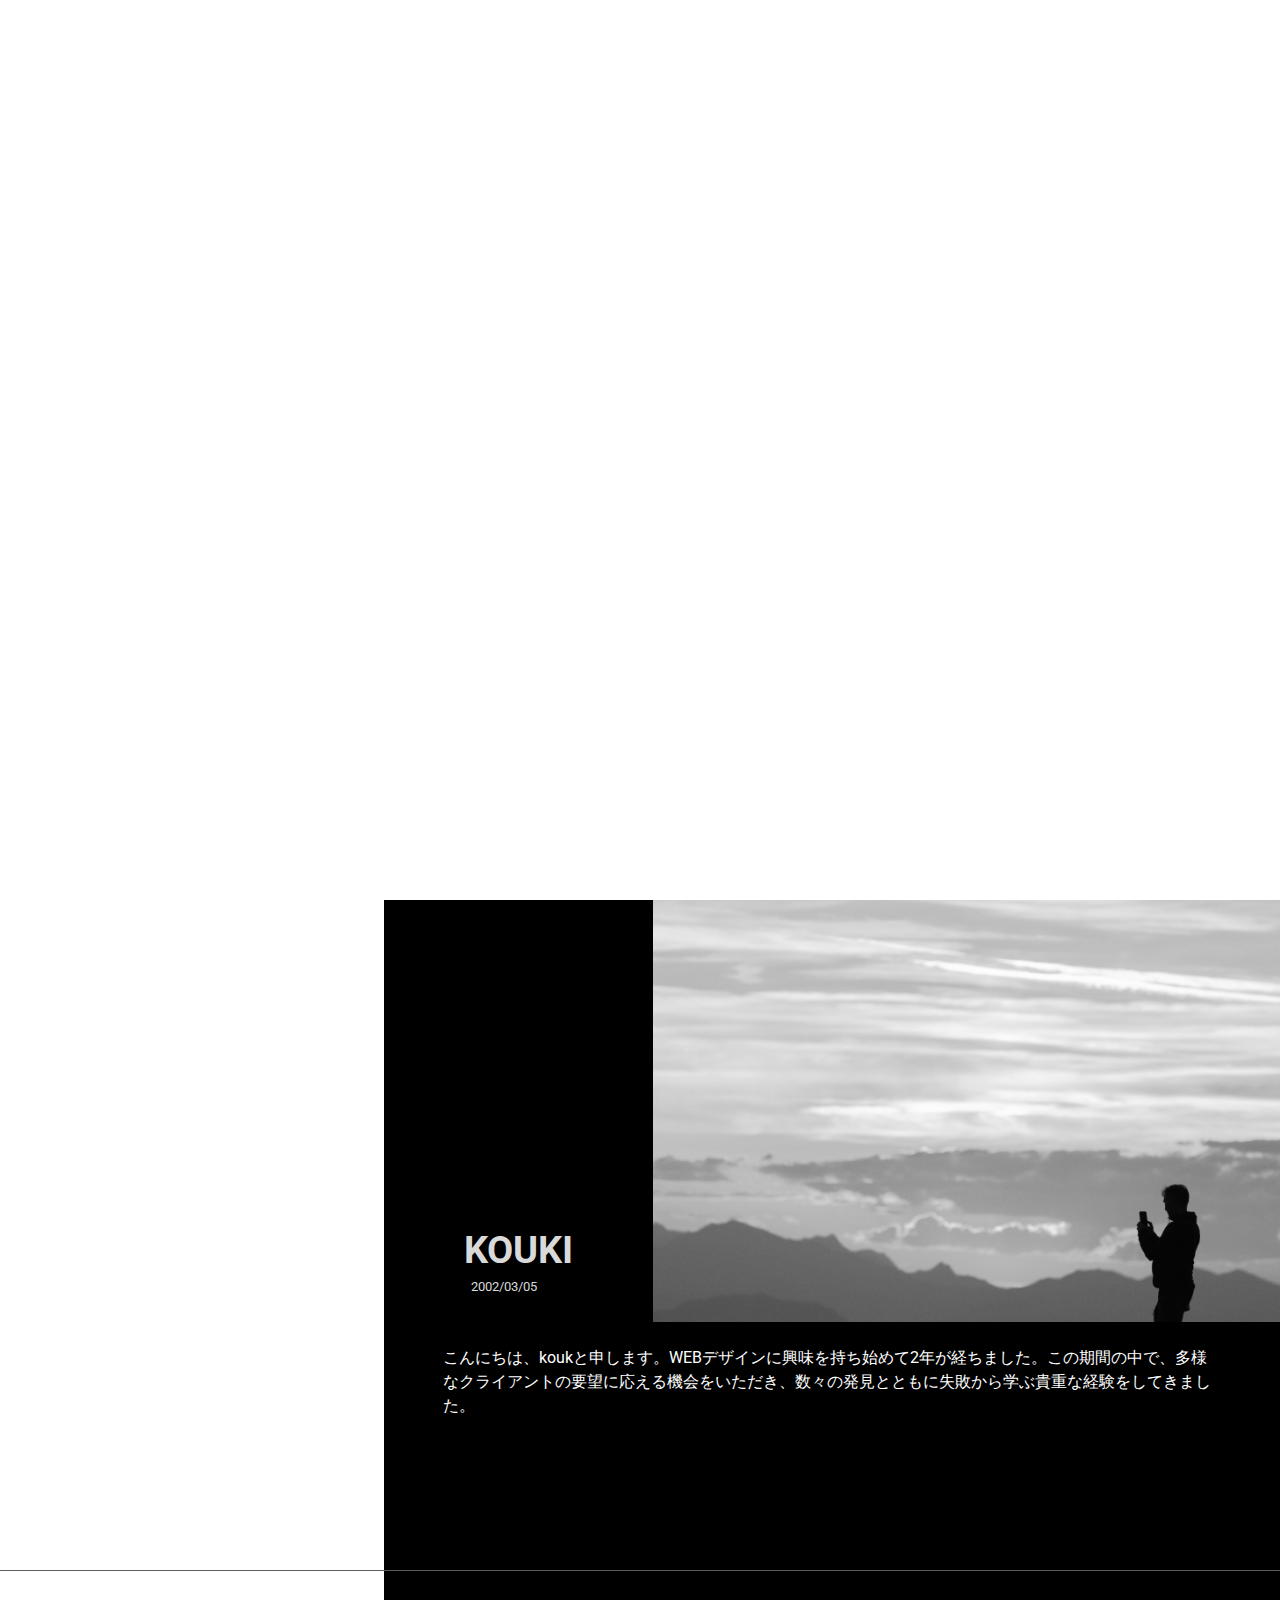
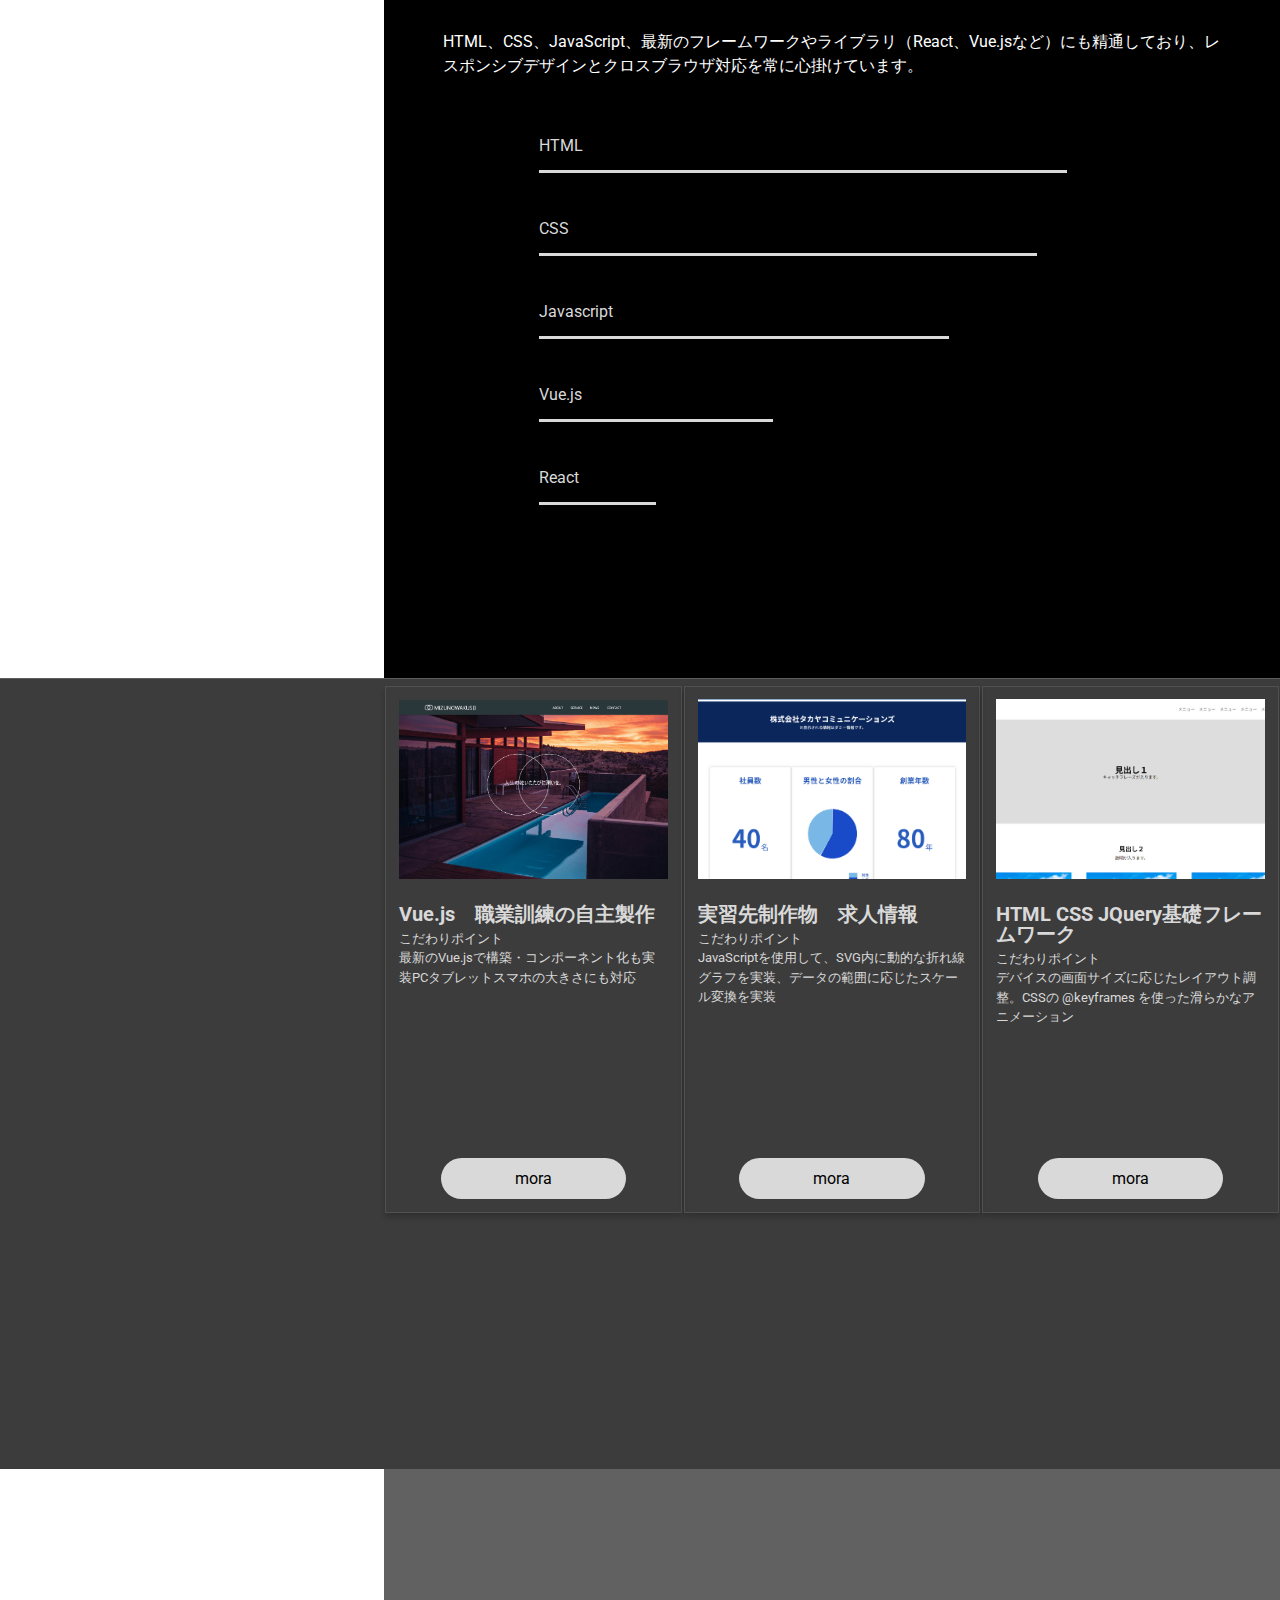
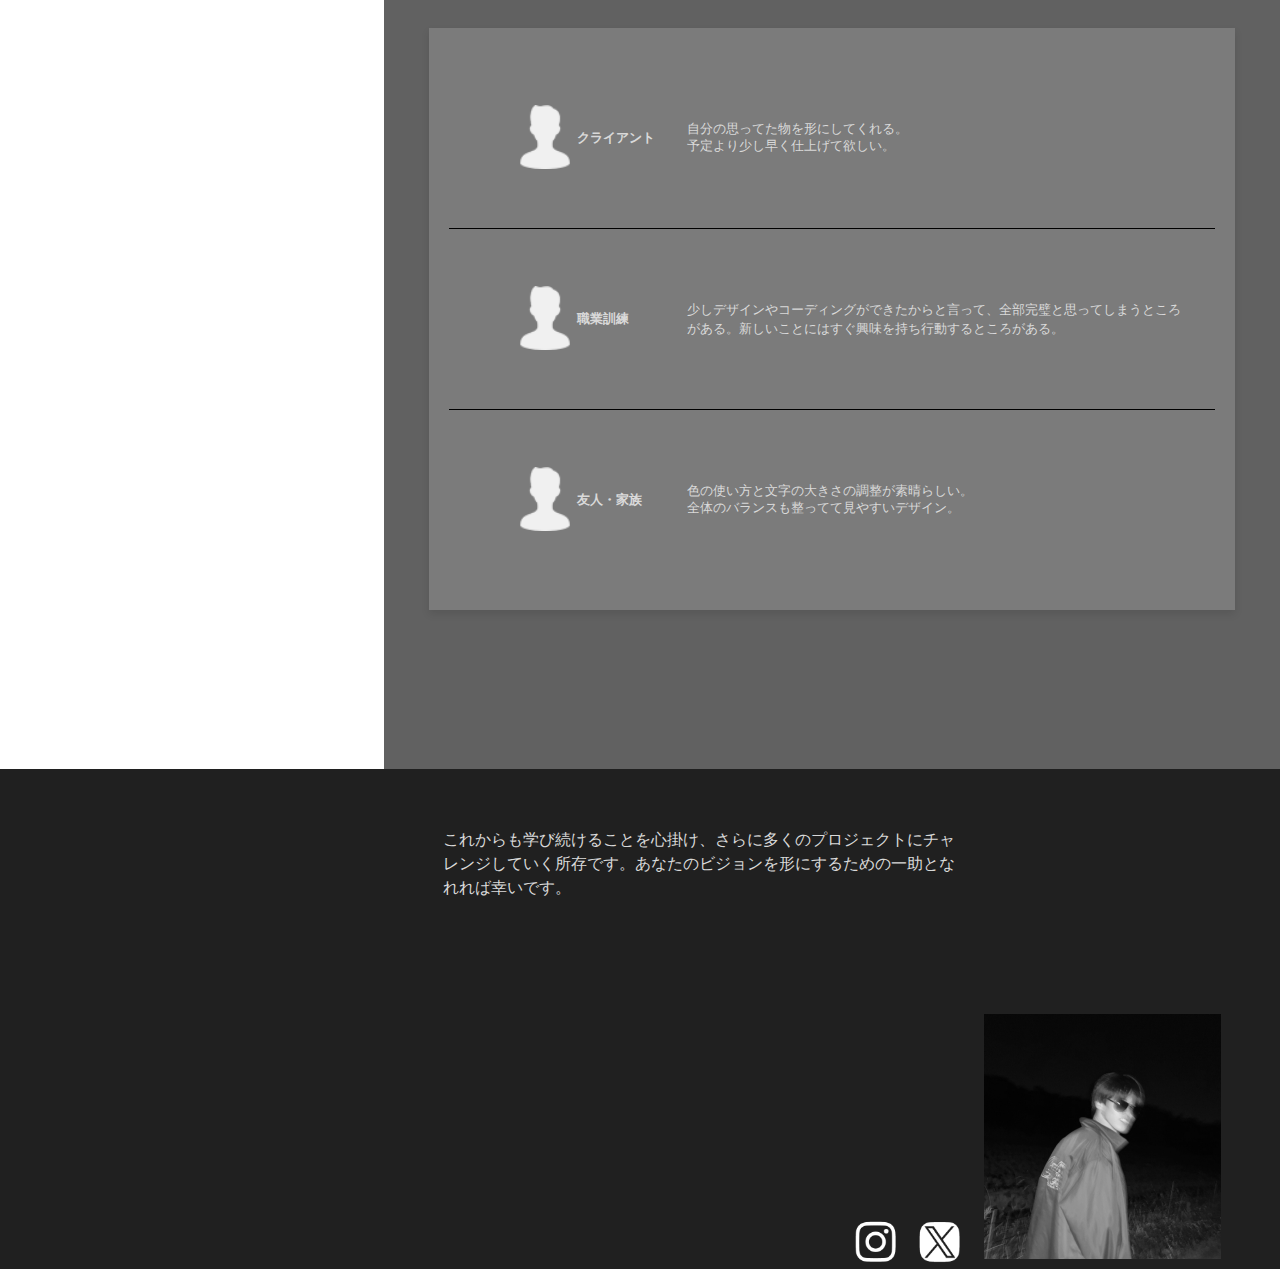
==== commit edcf36d5: "portfolio update" ====
--- a/index.html
+++ b/index.html
@@ -6,6 +6,11 @@
     <meta name="viewport" content="width=device-width, initial-scale=1.0">
     <link rel="stylesheet" href="css/style.css">
     <link href="https://fonts.googleapis.com/css2?family=Roboto:wght@400;700&display=swap" rel="stylesheet">
+    <link rel="preconnect" href="https://fonts.googleapis.com">
+    <link rel="preconnect" href="https://fonts.gstatic.com" crossorigin>
+    <link
+        href="https://fonts.googleapis.com/css2?family=Roboto:ital,wght@0,100;0,300;0,400;0,500;0,700;0,900;1,100;1,300;1,400;1,500;1,700;1,900&display=swap"
+        rel="stylesheet">
     <script src="script.js" defer></script>
     <script src="content.js" defer></script>
     <title>k-criert/portfolio</title>
@@ -13,175 +18,175 @@
 
 <body>
 
-        <!-- ローディング画面用の要素、初めは非表示 -->
-        <div id="outer-container">
-            <div id="background" style="opacity: 0;"></div> <!-- 背景専用のタグ -->
-            <div id="loading-container">
-                <div id="text-container">
-                    <div id="loading">K</div>
-                    <div id="visual-wrapper">
-                        <div id="visual">CREATE</div>
+    <!-- ローディング画面用の要素、初めは非表示 -->
+    <div id="outer-container">
+        <div id="background" style="opacity: 0;"></div> <!-- 背景専用のタグ -->
+        <div id="loading-container">
+            <div id="text-container">
+                <div id="loading">K</div>
+                <div id="visual-wrapper">
+                    <div id="visual">CREATE</div>
+                </div>
+            </div>
+            <svg width="70vw" height="20vw" viewBox="0 0 500 100" preserveAspectRatio="xMidYMid meet"
+                style="position: absolute; top: 50%; left: 50%; transform: translate(-50%, -50%);">
+                <rect id="frame" x="0" y="0" width="500" height="100" fill="white" stroke="black" stroke-width="3" />
+            </svg>
+
+        </div>
+    </div>
+    <!-- ハンバーガーメニューボタン -->
+    <div class="hamburger-menu">
+        <button class="hamburger" aria-label="メニューを開く">
+            <span></span>
+            <span></span>
+            <span></span>
+        </button>
+    </div>
+    <header id="header" class="nav-menu">
+        <div class="header-wrapper">
+            <ul>
+                <li><a href="#top" id="top-btn">TOP</a></li>
+                <li><a href="#about" id="about-btn">ABOUT</a></li>
+                <li><a href="#works" id="works-btn">WORKS</a></li>
+                <li><a href="#testimonials" id="testimonials-btn">TESTIMONIALS</a></li>
+                <li><a href="#sns" id="sns-btn">SNS</a></li>
+            </ul>
+        </div>
+    </header>
+    <main id="top" class="scroll-section">
+        <div class="top-contenir">
+            <div class="top-wrapper">
+                <h1>K-CREATE</h1>
+                <p class="top-text-line">Designing the Future</p>
+            </div>
+        </div>
+        <section id="about" class="scroll-section">
+            <div id="about-flex">
+                <div class="about-wrapper">
+                    <div class="about-contenir">
+                        <div class="about-text">
+                            <div class="text-letter">
+                                <h2>KOUKI</h2>
+                                <p>2002/03/05</p>
+                            </div>
+                        </div>
+                        <img src="image/tobias-rademacher-uTjbuFbhTug-unsplash 1.jpg" alt="デザイナーKOUKIのポートレート画像">
+                    </div>
+                    <div class="about-paragraph">
+                        <p>こんにちは、koukと申します。WEBデザインに興味を持ち始めて2年が経ちました。この期間の中で、多様なクライアントの要望に応える機会をいただき、数々の発見とともに失敗から学ぶ貴重な経験をしてきました。
+                        </p>
                     </div>
                 </div>
-                <svg width="70vw" height="20vw" viewBox="0 0 500 100" preserveAspectRatio="xMidYMid meet"
-                    style="position: absolute; top: 50%; left: 50%; transform: translate(-50%, -50%);">
-                    <rect id="frame" x="0" y="0" width="500" height="100"  fill="white" stroke="black" stroke-width="3" />
-                </svg>
+
+            </div>
+            <div id="about-flex">
+                <div class="about-wrapper skli">
+                    <p> HTML、CSS、JavaScript、最新のフレームワークやライブラリ（React、Vue.jsなど）にも精通しており、レスポンシブデザインとクロスブラウザ対応を常に心掛けています。
+                    </p>
+                    <div class="skli-sheet">
+                        <div></div>
+                        <div class="sklli-level">
+                            <ul>
+                                <li>HTML</li>
+                                <li>CSS</li>
+                                <li>Javascript</li>
+                                <li>Vue.js</li>
+                                <li>React</li>
+                            </ul>
+                        </div>
+                        <div></div>
+                    </div>
+                </div>
+        </section>
+        <section id="works" class="scroll-section">
+            <div class="container">
+                <div class="box">
+                    <img src="image/works-image1.png" alt="Vue.jsを使った架空の職業訓練サイトのスクリーンショット">
+                    <div class="content-group">
+                        <h2>Vue.js　職業訓練の自主製作</h2>
+                        <p>こだわりポイント<br /> 最新のVue.jsで構築・コンポーネント化も実装PCタブレットスマホの大きさにも対応</p>
+                    </div>
+                    <a href="./hoteru-mizunowakusei/index.html">mora</a>
+                </div>
+                <div class="box">
+                    <img src="image/works-image2.png" alt="Vue.jsを使った架空の職業訓練サイトのスクリーンショット">
+                    <div class="content-group">
+                        <h2>実習先制作物　求人情報</h2>
+                        <p>こだわりポイント<br />JavaScriptを使用して、SVG内に動的な折れ線グラフを実装、データの範囲に応じたスケール変換を実装</p>
+                    </div>
+                    <a href="./recruitdigital/index.html">mora</a>
+                </div>
+                <div class="box">
+                    <img src="image/works-image3.png" alt="Vue.jsを使った架空の職業訓練サイトのスクリーンショット">
+                    <div class="content-group">
+                        <h2>HTML CSS JQuery基礎フレームワーク</h2>
+                        <p>こだわりポイント<br /> デバイスの画面サイズに応じたレイアウト調整。CSSの @keyframes を使った滑らかなアニメーション</p>
+                    </div>
+                    <a href="./web/index.html">mora</a>
+                </div>
+            </div>
+        </section>
+        <section id="testimonials" class="scroll-section">
+            <div class="testimonials-container">
+                <div class="testimonials-box">
+                    <div class="testimonial-item">
+                        <div class="icon-text-box">
+                            <span class="icon"><img src="image/男性の人物アイコン素材 2.png" alt="クライアントのフィードバックを示すアイコン"></span>
+                            <span class="label">クライアント</span>
+                        </div>
+                        <div class="content-box">
+                            <ul class="content">
+                                <li>自分の思ってた物を形にしてくれる。</li>
+                                <li>予定より少し早く仕上げて欲しい。</li>
+                            </ul>
+                        </div>
+                    </div>
+                    <div class="testimonial-item">
+                        <div class="icon-text-box">
+                            <span class="icon"><img src="image/男性の人物アイコン素材 2.png" alt="職業訓練のフィードバックアイコン"></span>
+                            <span class="label">職業訓練</span>
+                        </div>
+                        <div class="content-box">
+                            <p class="content">少しデザインやコーディングができたからと言って、全部完璧と思ってしまうところがある。新しいことにはすぐ興味を持ち行動するところがある。
+                            </p>
+                        </div>
+                    </div>
+                    <div class="testimonial-item">
+                        <div class="icon-text-box">
+                            <span class="icon"><img src="image/男性の人物アイコン素材 2.png" alt="友人・家族のフィードバックアイコン"></span>
+                            <span class="label">友人・家族</span>
+                        </div>
+                        <div class="content-box">
+                            <ul class="content">
+                                <li>色の使い方と文字の大きさの調整が素晴らしい。</li>
+                                <li>全体のバランスも整ってて見やすいデザイン。</li>
+                            </ul>
+                        </div>
+                    </div>
+                </div>
+            </div>
+        </section>
+    </main>
+    <footer id="sns" class="scroll-section">
+        <div class="sns-container">
+            <div class="sns-content">
+                <div class="sns-message">
+                    <p>これからも学び続けることを心掛け、さらに多くのプロジェクトにチャレンジしていく所存です。あなたのビジョンを形にするための一助となれれば幸いです。</p>
+                </div>
+                <div class="sns-links">
+                    <div class="social-icons">
+                        <img src="image/kjinoicevc 1.png" alt="KOUKIのSNSリンクアイコン1">
+                        <img src="image/kjinoicevcXXX 1.png" alt="KOUKIのSNSリンクアイコン2">
+                    </div>
+                    <div class="brand-logo">
+                        <img src="image/knkjn 1.png" alt="KOUKIのブランドロゴ">
+                    </div>
+                </div>
 
             </div>
         </div>
-        <!-- ハンバーガーメニューボタン -->
-        <div class="hamburger-menu">
-            <button class="hamburger" aria-label="メニューを開く">
-                <span></span>
-                <span></span>
-                <span></span>
-            </button>
-        </div>
-        <header id="header" class="nav-menu">
-            <div class="header-wrapper">
-                <ul>
-                    <li><a href="#top" id="top-btn">TOP</a></li>
-                    <li><a href="#about" id="about-btn">ABOUT</a></li>
-                    <li><a href="#works" id="works-btn">WORKS</a></li>
-                    <li><a href="#testimonials" id="testimonials-btn">TESTIMONIALS</a></li>
-                    <li><a href="#sns" id="sns-btn">SNS</a></li>
-                </ul>
-            </div>
-        </header>
-        <main id="top" class="scroll-section">
-            <div class="top-contenir">
-                <div class="top-wrapper">
-                    <h1>K-CREATE</h1>
-                    <p class="top-text-line">Designing the Future</p>
-                </div>
-            </div>
-            <section id="about" class="scroll-section">
-                <div id="about-flex">
-                    <div class="about-wrapper">
-                        <div class="about-contenir">
-                            <div class="about-text">
-                                <div class="text-letter">
-                                    <h2>KOUKI</h2>
-                                    <p>2002/03/05</p>
-                                </div>
-                            </div>
-                            <img src="image/tobias-rademacher-uTjbuFbhTug-unsplash 1.jpg" alt="デザイナーKOUKIのポートレート画像">
-                        </div>
-                        <div class="about-paragraph">
-                            <p>こんにちは、koukと申します。WEBデザインに興味を持ち始めて2年が経ちました。この期間の中で、多様なクライアントの要望に応える機会をいただき、数々の発見とともに失敗から学ぶ貴重な経験をしてきました。
-                            </p>
-                        </div>
-                    </div>
-
-                </div>
-                <div id="about-flex">
-                    <div class="about-wrapper skli">
-                        <p> HTML、CSS、JavaScript、最新のフレームワークやライブラリ（React、Vue.jsなど）にも精通しており、レスポンシブデザインとクロスブラウザ対応を常に心掛けています。
-                        </p>
-                        <div class="skli-sheet">
-                            <div></div>
-                            <div class="sklli-level">
-                                <ul>
-                                    <li>HTML</li>
-                                    <li>CSS</li>
-                                    <li>Javascript</li>
-                                    <li>Vue.js</li>
-                                    <li>React</li>
-                                </ul>
-                            </div>
-                            <div></div>
-                        </div>
-                    </div>
-            </section>
-            <section id="works" class="scroll-section">
-                <div class="container">
-                    <div class="box">
-                        <img src="image/works-image1.png" alt="Vue.jsを使った架空の職業訓練サイトのスクリーンショット">
-                        <div class="content-group">
-                            <h2>職業訓練の自主製作、架空サイト</h2>
-                            <p>こだわりポイント<br/> 最新のVue.jsで構築・コンポーネント化も実装PCタブレットスマホの大きさにも対応</p>
-                        </div>
-                        <a href="./hoteru-mizunowakusei/index.html">mora</a>
-                    </div>  
-                    <div class="box">
-                        <img src="image/works-image2.png" alt="Vue.jsを使った架空の職業訓練サイトのスクリーンショット">
-                        <div class="content-group">
-                            <h2>実習先制作物　求人情報</h2>
-                            <p>こだわりポイント<br/>JavaScriptを使用して、SVG内に動的な折れ線グラフを実装、データの範囲に応じたスケール変換を実装</p>
-                        </div>
-                        <a href="./recruitdigital/index.html">mora</a>
-                    </div>
-                    <div class="box">
-                        <img src="image/works-image1.png" alt="Vue.jsを使った架空の職業訓練サイトのスクリーンショット">
-                        <div class="content-group">
-                            <h2>職業訓練の自主製作、架空サイト</h2>
-                            <p>こだわりポイント<br/> 最新のVue.jsで構築・コンポーネント化も実装PCタブレットスマホの大きさにも対応</p>
-                        </div>
-                        <a href="./hoteru-mizunowakusei/index.html">mora</a>
-                    </div>
-                </div>
-            </section>
-            <section id="testimonials" class="scroll-section">
-                <div class="testimonials-container">
-                    <div class="testimonials-box">
-                        <div class="testimonial-item">
-                            <div class="icon-text-box">
-                                <span class="icon"><img src="image/男性の人物アイコン素材 2.png" alt="クライアントのフィードバックを示すアイコン"></span>
-                                <span class="label">クライアント</span>
-                            </div>
-                            <div class="content-box">
-                                <ul class="content">
-                                    <li>自分の思ってた物を形にしてくれる。</li>
-                                    <li>予定より少し早く仕上げて欲しい。</li>
-                                </ul>
-                            </div>
-                        </div>
-                        <div class="testimonial-item">
-                            <div class="icon-text-box">
-                                <span class="icon"><img src="image/男性の人物アイコン素材 2.png" alt="職業訓練のフィードバックアイコン"></span>
-                                <span class="label">職業訓練</span>
-                            </div>
-                            <div class="content-box">
-                                <p class="content">少しデザインやコーディングができたからと言って、全部完璧と思ってしまうところがある。新しいことにはすぐ興味を持ち行動するところがある。
-                                </p>
-                            </div>
-                        </div>
-                        <div class="testimonial-item">
-                            <div class="icon-text-box">
-                                <span class="icon"><img src="image/男性の人物アイコン素材 2.png" alt="友人・家族のフィードバックアイコン"></span>
-                                <span class="label">友人・家族</span>
-                            </div>
-                            <div class="content-box">
-                                <ul class="content">
-                                    <li>色の使い方と文字の大きさの調整が素晴らしい。</li>
-                                    <li>全体のバランスも整ってて見やすいデザイン。</li>
-                                </ul>
-                            </div>
-                        </div>
-                    </div>
-                </div>
-            </section>
-        </main>
-        <footer id="sns" class="scroll-section">
-            <div class="sns-container">
-                <div class="sns-content">
-                    <div class="sns-message">
-                        <p>これからも学び続けることを心掛け、さらに多くのプロジェクトにチャレンジしていく所存です。あなたのビジョンを形にするための一助となれれば幸いです。</p>
-                    </div>
-                    <div class="sns-links">
-                        <div class="social-icons">
-                            <img src="image/kjinoicevc 1.png" alt="KOUKIのSNSリンクアイコン1">
-                            <img src="image/kjinoicevcXXX 1.png" alt="KOUKIのSNSリンクアイコン2">
-                        </div>
-                        <div class="brand-logo">
-                            <img src="image/knkjn 1.png" alt="KOUKIのブランドロゴ">
-                        </div>
-                    </div>
-
-                </div>
-            </div>
-        </footer>
+    </footer>
 </body>
 
 </html>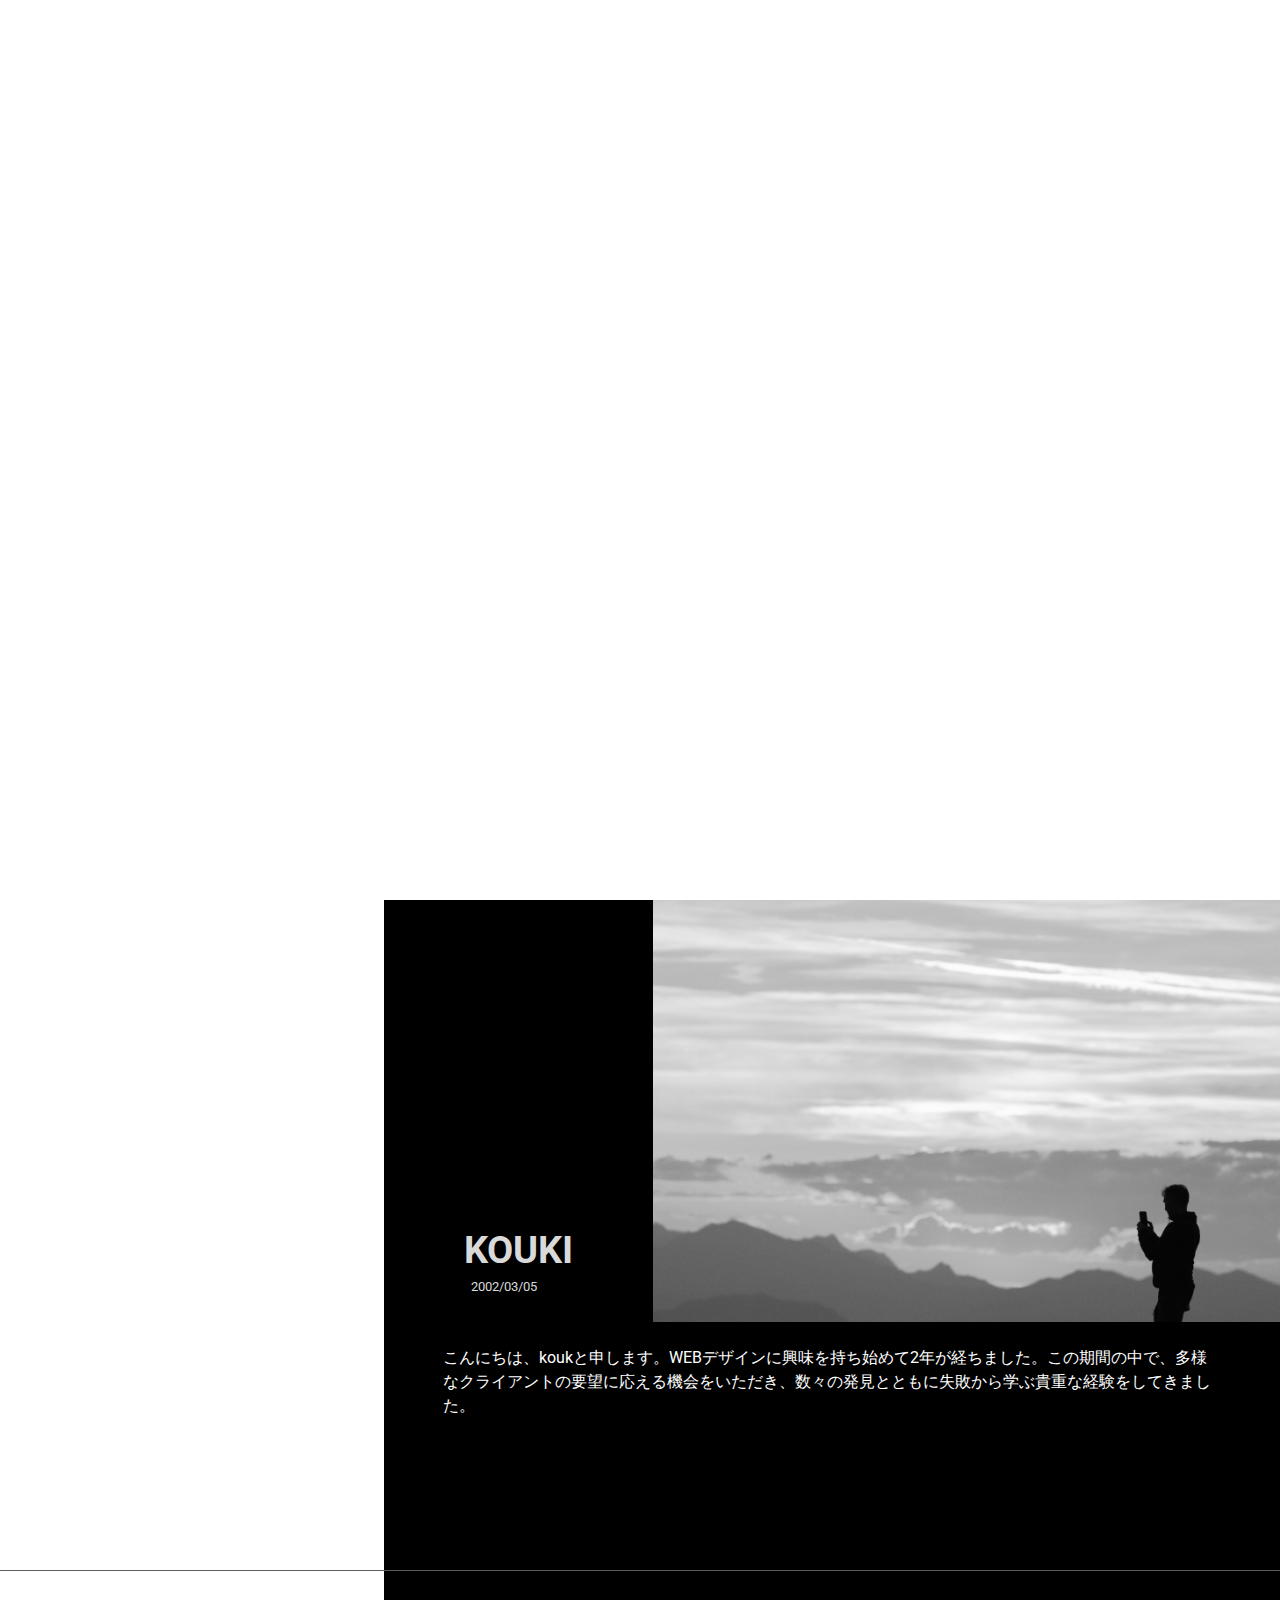
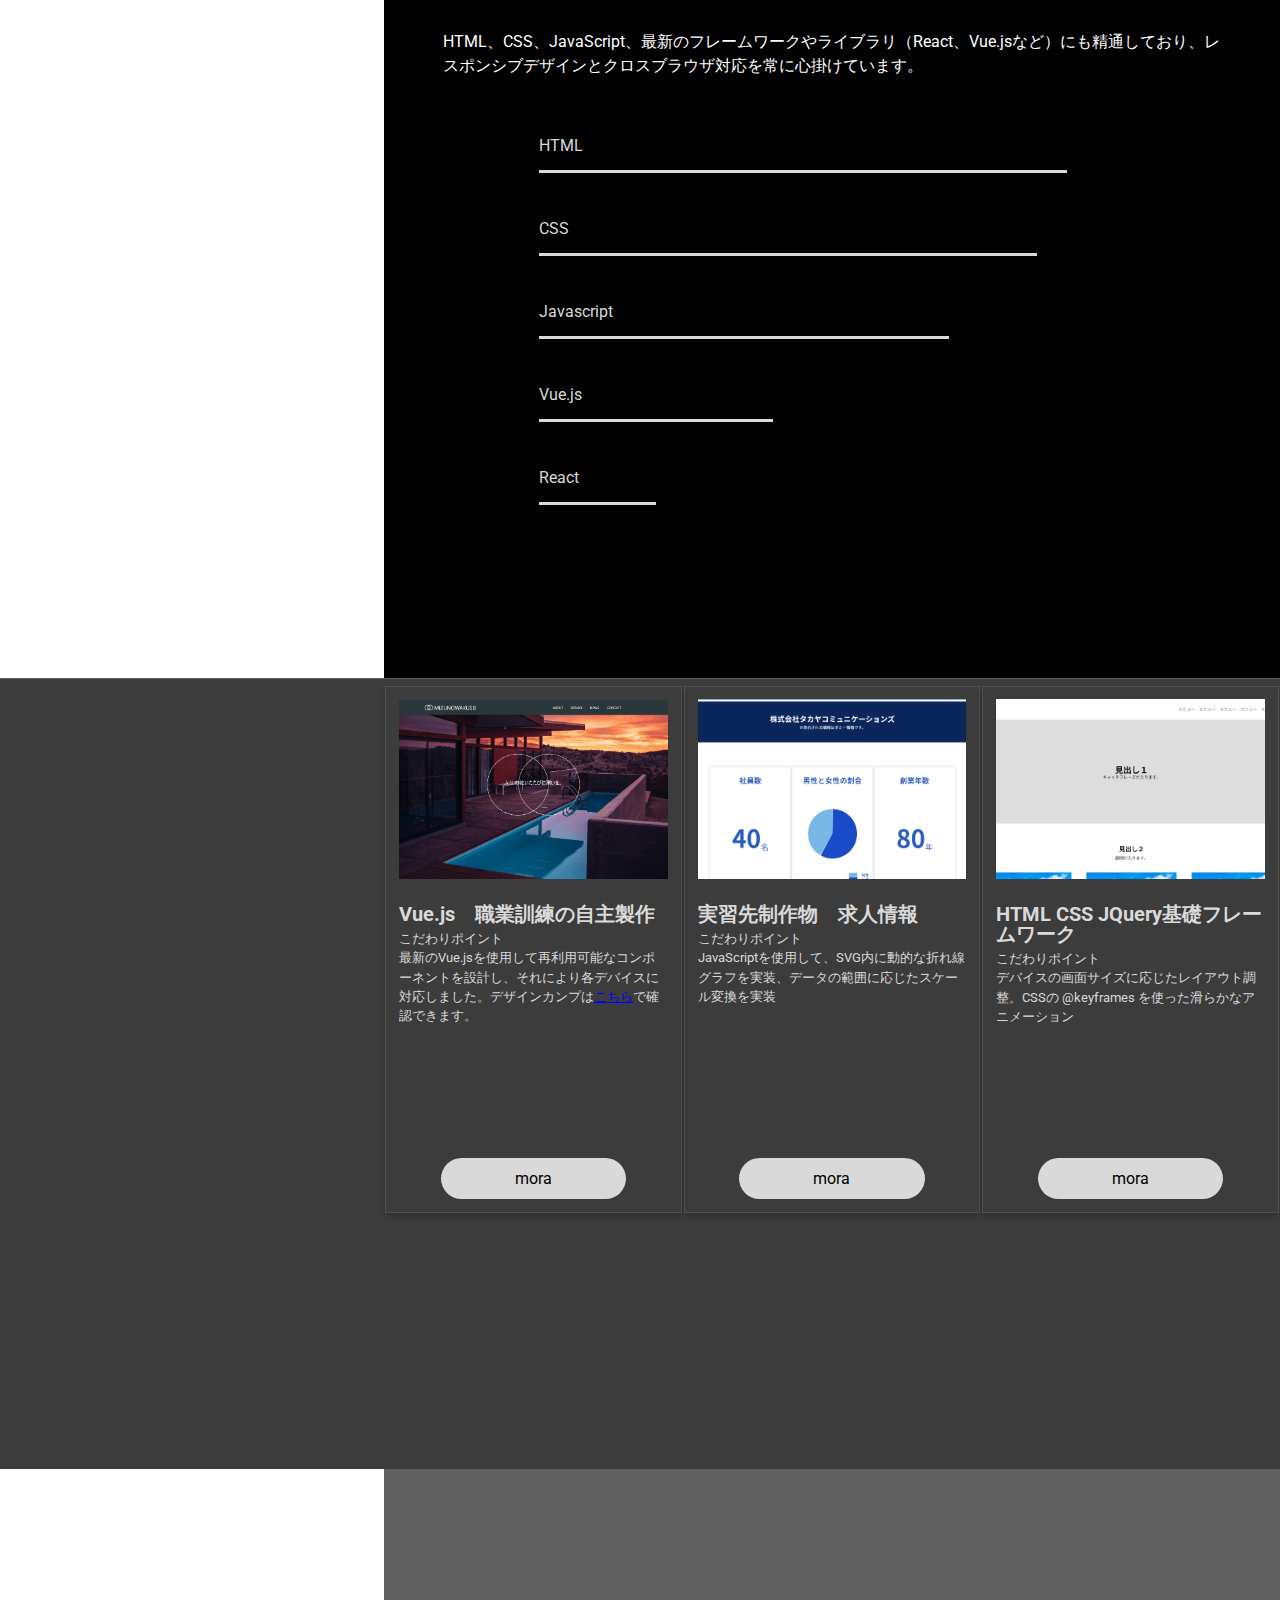
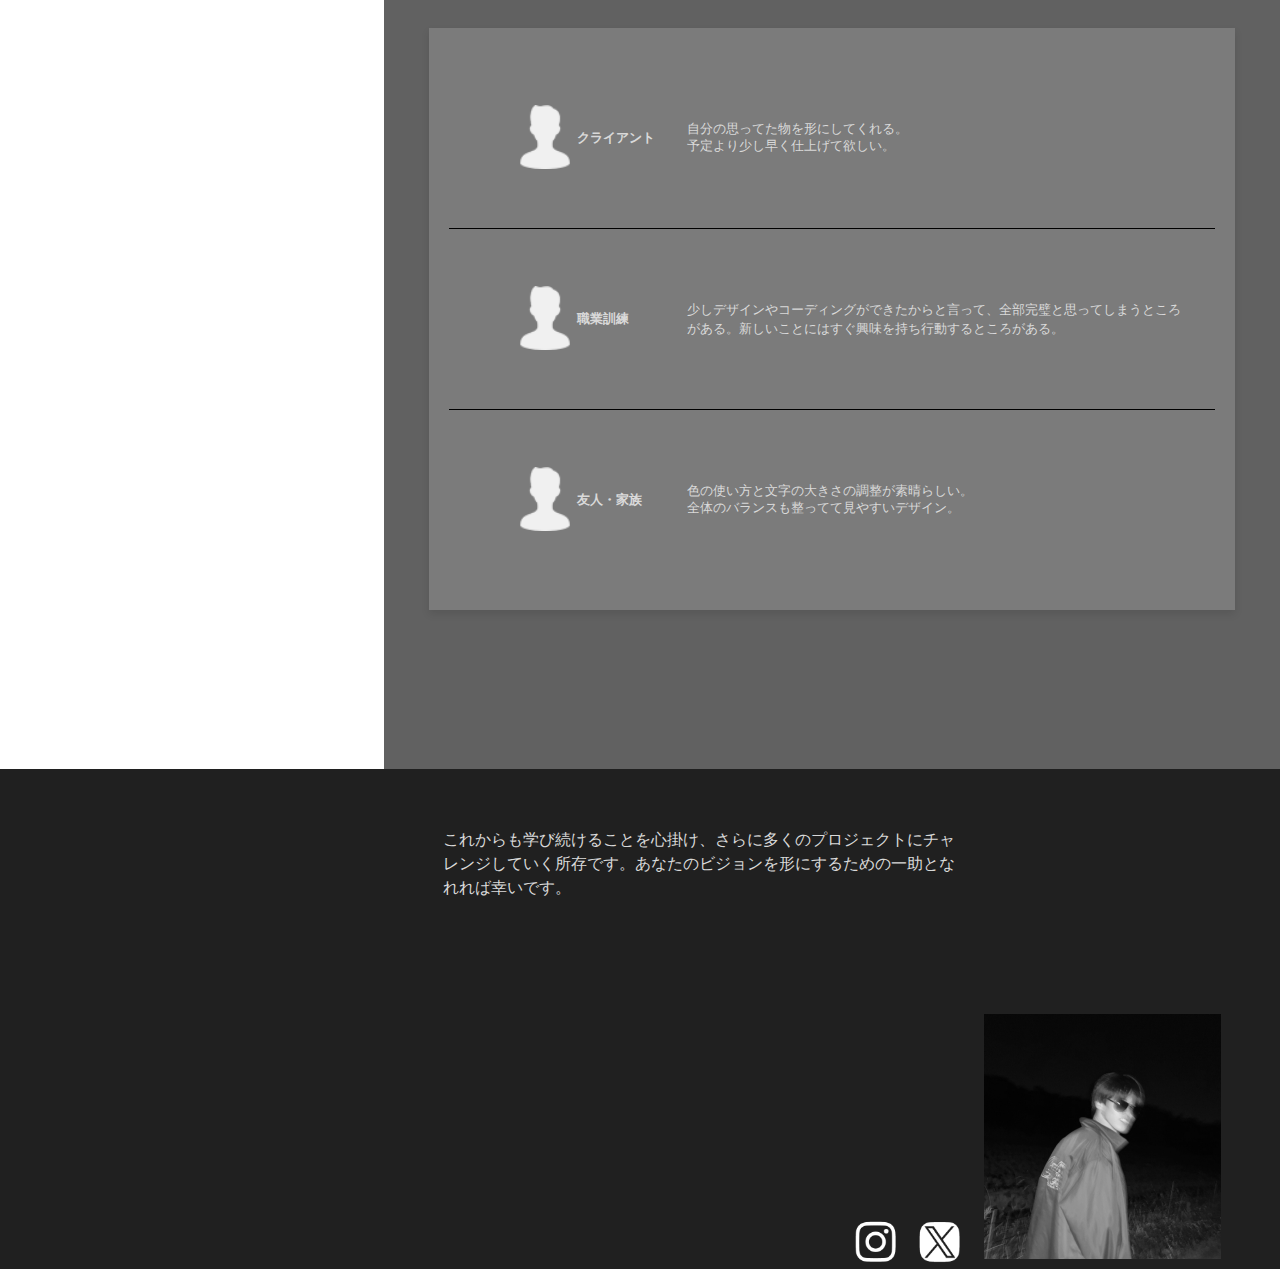
==== commit 99cfb4a9: "repository update" ====
--- a/index.html
+++ b/index.html
@@ -105,9 +105,9 @@
                     <img src="image/works-image1.png" alt="Vue.jsを使った架空の職業訓練サイトのスクリーンショット">
                     <div class="content-group">
                         <h2>Vue.js　職業訓練の自主製作</h2>
-                        <p>こだわりポイント<br /> 最新のVue.jsで構築・コンポーネント化も実装PCタブレットスマホの大きさにも対応</p>
+                        <p>こだわりポイント<br />最新のVue.jsを使用して再利用可能なコンポーネントを設計し、それにより各デバイスに対応しました。デザインカンプは<span id="design-link" style="text-decoration: underline; color: blue; cursor: pointer;">こちら</span>で確認できます。</p>
                     </div>
-                    <a href="./hoteru-mizunowakusei/index.html">mora</a>
+                    <a href="https://koukiogata.github.io/hotel">mora</a>
                 </div>
                 <div class="box">
                     <img src="image/works-image2.png" alt="Vue.jsを使った架空の職業訓練サイトのスクリーンショット">
@@ -115,7 +115,7 @@
                         <h2>実習先制作物　求人情報</h2>
                         <p>こだわりポイント<br />JavaScriptを使用して、SVG内に動的な折れ線グラフを実装、データの範囲に応じたスケール変換を実装</p>
                     </div>
-                    <a href="./recruitdigital/index.html">mora</a>
+                    <a href="https://koukiogata.github.io/digital">mora</a>
                 </div>
                 <div class="box">
                     <img src="image/works-image3.png" alt="Vue.jsを使った架空の職業訓練サイトのスクリーンショット">
--- a/css/style.css
+++ b/css/style.css
@@ -794,6 +794,7 @@
             .box a:hover {
                 background-color: transparent; /* ホバー時の背景色も元に戻す */
             }
+
         }
 
         @media screen and (max-width: 500px) {
@@ -804,6 +805,7 @@
                 flex-wrap: nowrap;
                 /* ボックスを折り返さずに一列に並べる */
                 width: 100%;
+                padding-bottom: 0;
             }
 
             .box {
@@ -811,7 +813,7 @@
                 display: flex;
                 flex-direction: column;
                 justify-content: flex-start;
-                min-height: 300px;
+                min-height: 350px;
                 width: 40%;
                 /* 各ボックスの幅を画面幅の80%に設定 */
                 min-width: 300px;
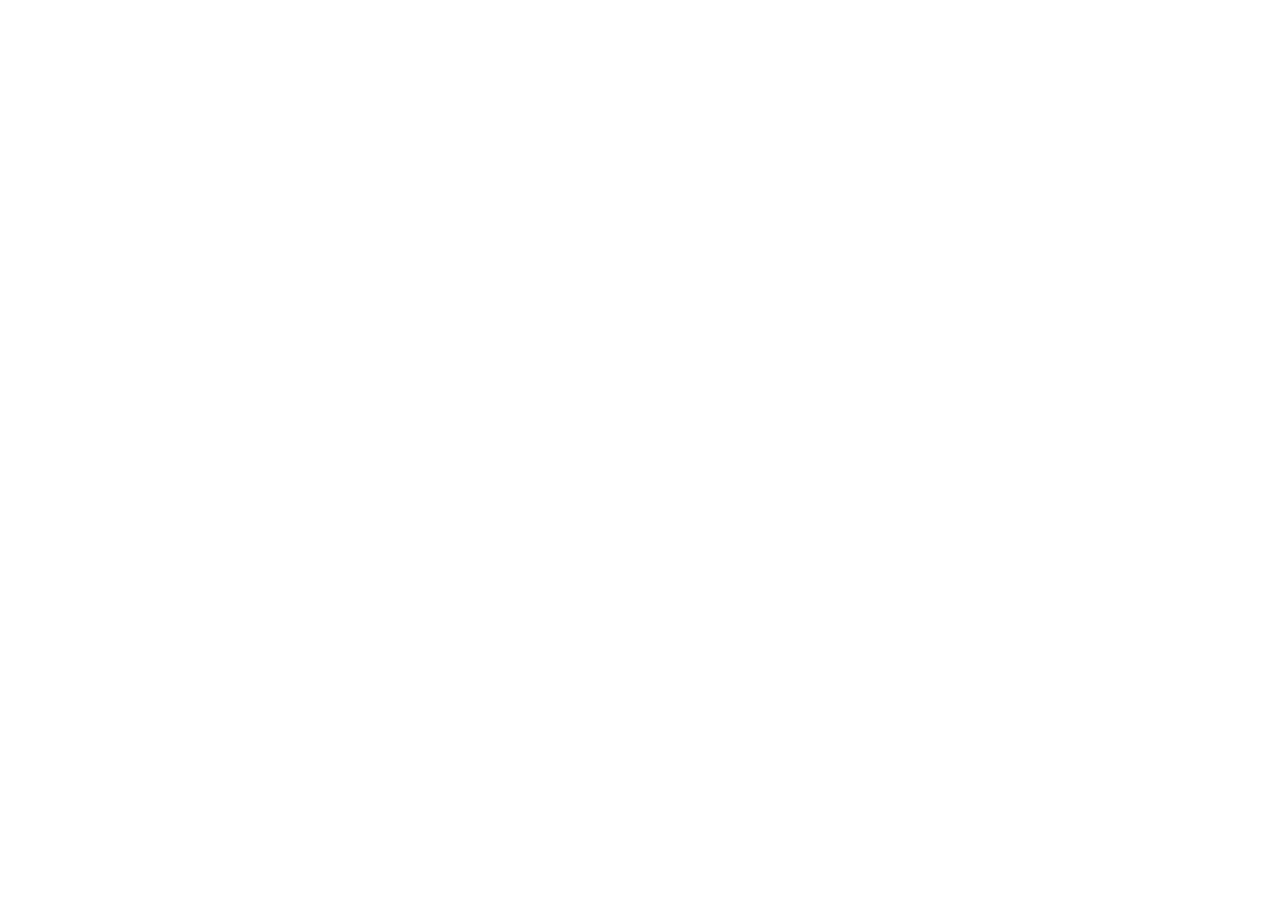
==== commit ea7d5d9b: "portfolio updated" ====
--- a/index.html
+++ b/index.html
@@ -11,182 +11,23 @@
     <link
         href="https://fonts.googleapis.com/css2?family=Roboto:ital,wght@0,100;0,300;0,400;0,500;0,700;0,900;1,100;1,300;1,400;1,500;1,700;1,900&display=swap"
         rel="stylesheet">
+    <script src="https://unpkg.com/vue@3/dist/vue.global.js"></script>
     <script src="script.js" defer></script>
     <script src="content.js" defer></script>
     <title>k-criert/portfolio</title>
 </head>
 
 <body>
-
-    <!-- ローディング画面用の要素、初めは非表示 -->
-    <div id="outer-container">
-        <div id="background" style="opacity: 0;"></div> <!-- 背景専用のタグ -->
-        <div id="loading-container">
-            <div id="text-container">
-                <div id="loading">K</div>
-                <div id="visual-wrapper">
-                    <div id="visual">CREATE</div>
-                </div>
-            </div>
-            <svg width="70vw" height="20vw" viewBox="0 0 500 100" preserveAspectRatio="xMidYMid meet"
-                style="position: absolute; top: 50%; left: 50%; transform: translate(-50%, -50%);">
-                <rect id="frame" x="0" y="0" width="500" height="100" fill="white" stroke="black" stroke-width="3" />
-            </svg>
-
+    <div id="app">
+        <!-- Loadingコンポーネント -->
+        <loading-component v-if="isLoading" @loading-complete="onLoadingComplete"></loading-component>
+        <!-- ローディング完了後に表示するコンテンツ -->
+        <div v-if="isLoading">
+            <header-component></header-component>
+            <main-component></main-component>
+            <footer-component></footer-component>
         </div>
     </div>
-    <!-- ハンバーガーメニューボタン -->
-    <div class="hamburger-menu">
-        <button class="hamburger" aria-label="メニューを開く">
-            <span></span>
-            <span></span>
-            <span></span>
-        </button>
-    </div>
-    <header id="header" class="nav-menu">
-        <div class="header-wrapper">
-            <ul>
-                <li><a href="#top" id="top-btn">TOP</a></li>
-                <li><a href="#about" id="about-btn">ABOUT</a></li>
-                <li><a href="#works" id="works-btn">WORKS</a></li>
-                <li><a href="#testimonials" id="testimonials-btn">TESTIMONIALS</a></li>
-                <li><a href="#sns" id="sns-btn">SNS</a></li>
-            </ul>
-        </div>
-    </header>
-    <main id="top" class="scroll-section">
-        <div class="top-contenir">
-            <div class="top-wrapper">
-                <h1>K-CREATE</h1>
-                <p class="top-text-line">Designing the Future</p>
-            </div>
-        </div>
-        <section id="about" class="scroll-section">
-            <div id="about-flex">
-                <div class="about-wrapper">
-                    <div class="about-contenir">
-                        <div class="about-text">
-                            <div class="text-letter">
-                                <h2>KOUKI</h2>
-                                <p>2002/03/05</p>
-                            </div>
-                        </div>
-                        <img src="image/tobias-rademacher-uTjbuFbhTug-unsplash 1.jpg" alt="デザイナーKOUKIのポートレート画像">
-                    </div>
-                    <div class="about-paragraph">
-                        <p>こんにちは、koukと申します。WEBデザインに興味を持ち始めて2年が経ちました。この期間の中で、多様なクライアントの要望に応える機会をいただき、数々の発見とともに失敗から学ぶ貴重な経験をしてきました。
-                        </p>
-                    </div>
-                </div>
-
-            </div>
-            <div id="about-flex">
-                <div class="about-wrapper skli">
-                    <p> HTML、CSS、JavaScript、最新のフレームワークやライブラリ（React、Vue.jsなど）にも精通しており、レスポンシブデザインとクロスブラウザ対応を常に心掛けています。
-                    </p>
-                    <div class="skli-sheet">
-                        <div></div>
-                        <div class="sklli-level">
-                            <ul>
-                                <li>HTML</li>
-                                <li>CSS</li>
-                                <li>Javascript</li>
-                                <li>Vue.js</li>
-                                <li>React</li>
-                            </ul>
-                        </div>
-                        <div></div>
-                    </div>
-                </div>
-        </section>
-        <section id="works" class="scroll-section">
-            <div class="container">
-                <div class="box">
-                    <img src="image/works-image1.png" alt="Vue.jsを使った架空の職業訓練サイトのスクリーンショット">
-                    <div class="content-group">
-                        <h2>Vue.js　職業訓練の自主製作</h2>
-                        <p>こだわりポイント<br />最新のVue.jsを使用して再利用可能なコンポーネントを設計し、それにより各デバイスに対応しました。デザインカンプは<span id="design-link" style="text-decoration: underline; color: blue; cursor: pointer;">こちら</span>で確認できます。</p>
-                    </div>
-                    <a href="https://koukiogata.github.io/hotel">mora</a>
-                </div>
-                <div class="box">
-                    <img src="image/works-image2.png" alt="Vue.jsを使った架空の職業訓練サイトのスクリーンショット">
-                    <div class="content-group">
-                        <h2>実習先制作物　求人情報</h2>
-                        <p>こだわりポイント<br />JavaScriptを使用して、SVG内に動的な折れ線グラフを実装、データの範囲に応じたスケール変換を実装</p>
-                    </div>
-                    <a href="https://koukiogata.github.io/digital">mora</a>
-                </div>
-                <div class="box">
-                    <img src="image/works-image3.png" alt="Vue.jsを使った架空の職業訓練サイトのスクリーンショット">
-                    <div class="content-group">
-                        <h2>HTML CSS JQuery基礎フレームワーク</h2>
-                        <p>こだわりポイント<br /> デバイスの画面サイズに応じたレイアウト調整。CSSの @keyframes を使った滑らかなアニメーション</p>
-                    </div>
-                    <a href="./web/index.html">mora</a>
-                </div>
-            </div>
-        </section>
-        <section id="testimonials" class="scroll-section">
-            <div class="testimonials-container">
-                <div class="testimonials-box">
-                    <div class="testimonial-item">
-                        <div class="icon-text-box">
-                            <span class="icon"><img src="image/男性の人物アイコン素材 2.png" alt="クライアントのフィードバックを示すアイコン"></span>
-                            <span class="label">クライアント</span>
-                        </div>
-                        <div class="content-box">
-                            <ul class="content">
-                                <li>自分の思ってた物を形にしてくれる。</li>
-                                <li>予定より少し早く仕上げて欲しい。</li>
-                            </ul>
-                        </div>
-                    </div>
-                    <div class="testimonial-item">
-                        <div class="icon-text-box">
-                            <span class="icon"><img src="image/男性の人物アイコン素材 2.png" alt="職業訓練のフィードバックアイコン"></span>
-                            <span class="label">職業訓練</span>
-                        </div>
-                        <div class="content-box">
-                            <p class="content">少しデザインやコーディングができたからと言って、全部完璧と思ってしまうところがある。新しいことにはすぐ興味を持ち行動するところがある。
-                            </p>
-                        </div>
-                    </div>
-                    <div class="testimonial-item">
-                        <div class="icon-text-box">
-                            <span class="icon"><img src="image/男性の人物アイコン素材 2.png" alt="友人・家族のフィードバックアイコン"></span>
-                            <span class="label">友人・家族</span>
-                        </div>
-                        <div class="content-box">
-                            <ul class="content">
-                                <li>色の使い方と文字の大きさの調整が素晴らしい。</li>
-                                <li>全体のバランスも整ってて見やすいデザイン。</li>
-                            </ul>
-                        </div>
-                    </div>
-                </div>
-            </div>
-        </section>
-    </main>
-    <footer id="sns" class="scroll-section">
-        <div class="sns-container">
-            <div class="sns-content">
-                <div class="sns-message">
-                    <p>これからも学び続けることを心掛け、さらに多くのプロジェクトにチャレンジしていく所存です。あなたのビジョンを形にするための一助となれれば幸いです。</p>
-                </div>
-                <div class="sns-links">
-                    <div class="social-icons">
-                        <img src="image/kjinoicevc 1.png" alt="KOUKIのSNSリンクアイコン1">
-                        <img src="image/kjinoicevcXXX 1.png" alt="KOUKIのSNSリンクアイコン2">
-                    </div>
-                    <div class="brand-logo">
-                        <img src="image/knkjn 1.png" alt="KOUKIのブランドロゴ">
-                    </div>
-                </div>
-
-            </div>
-        </div>
-    </footer>
 </body>
 
 </html>--- a/css/style.css
+++ b/css/style.css
@@ -1,1012 +1,850 @@
-@charset "UTF-8";
-@import url(reset.css);
-
-:root {
-    --paragraph-padding: calc(90 / 1366 * 100%);
-
-}
-
-/* html, body {
-    } */
-body {
-    font-family: 'Roboto', sans-serif;
-    /* ウェブサイト全体に適用 */
-}
-
-p {
-    line-height: 1.5;
-}
-
-#background {
-    position: absolute;
-    top: 0;
-    left: 0;
-    width: 100%;
-    height: 100%;
-    background-color: black;
-    /* 任意の背景色 */
-    transition: opacity 0.3s ease;
-    /* オパシティのトランジション */
-}
-
-/* 外側のコンテナのスタイリング */
-#outer-container {
-    position: fixed;
-    z-index: 999;
-    width: 100vw;
-    height: 100vh;
-    display: flex;
-    justify-content: center;
-    align-items: center;
-    background-color: #fff;
-    /* overflow: hidden; */
-}
-
-/* ローディングコンテナのスタイリング */
-/* #outer-container {
-
-    background-color: #ccc;
-} */
-#loading-container {
-    display: flex;
-    justify-content: center;
-    align-items: center;
-    width: 100%;
-}
-
-/* テキストコンテナのスタイリング */
-#text-container {
-    display: flex;
-    align-items: center;
-    position: relative;
-    width: fit-content;
-    /* コンテンツに合わせて幅を調整 */
-    z-index: 10;
-    font-size: clamp(6px, 1vw, 20px);
-    /* デフォルトのフォントサイズ */
-    fill: #333;
-    /* テキストカラー */
-}
-
-/* visualのラッパーのスタイリング */
-#visual-wrapper {
-    width: auto;
-    /* visual要素の幅を自動に設定 */
-    overflow: hidden;
-    /* はみ出た内容を隠す */
-    position: absolute;
-    /* 絶対位置指定 */
-    left: 100%;
-    /* Kの右端からスタート */
-    white-space: nowrap;
-    /* 改行を防ぐ */
-}
-
-#visual {
-    display: none;
-    font-size: 5em;
-    position: relative;
-    /* 相対位置指定 */
-    left: 0;
-    /* 初期位置を親要素の端に設定 */
-    margin-left: 10px;
-}
-
-
-/* ローディング要素のスタイリング */
-#loading {
-    font-size: 5em;
-    /* visibility: visible; */
-    /* animation: bounceIn 1.5s ease-in-out forwards; アニメーションを適用 */
-}
-
-/* @keyframes bounceIn {
-    0% {
-        transform: translateY(100%); /* 画面下からスタート */
-/* } */
-/* 30% { */
-/* transform: translateY(-10%); 小さく跳ねる */
-/* } */
-/* 100% { */
-/* transform: translateY(0); 元の位置に戻る */
-/* } */
-/* } */
-#frame {
-    stroke-dasharray: 1200;
-    /* 長方形の周囲の長さ */
-    stroke-dashoffset: 1200;
-    /* 初期状態で線が見えないように全周分オフセット */
-    animation: draw-frame 3s linear forwards;
-    /* 2秒で描画、アニメーションは線形に */
-}
-
-@keyframes draw-frame {
-    to {
-        stroke-dashoffset: 0;
-        /* 終了時に線が完全に見えるように */
-    }
-}
-
-@media (max-width: 768px) {
-    svg {
-        transform: translate(-50%, -50%) scale(0.4);
-        /* モバイルデバイスのためにサイズを縮小 */
-    }
-
-}
-
-@media (max-width: 480px) {
-    svg {
-        transform: translate(-50%, -50%) scale(0.2);
-        /* 更に小さいデバイスでさらに縮小 */
-    }
-
-}
-
-svg {
-    color: #fff;
-    max-width: 100%;
-    /* 要素がはみ出さないように最大幅を設定 */
-    height: auto;
-}
-
-/* タブレットサイズのデバイスに対応 */
-.backcolor {
-    background-color: #cc6464;
-}
-
-svg:hover {
-    cursor: pointer;
-    /* ホバー時にカーソルをポインタに変更 */
-    opacity: 0.8;
-    /* ホバー時に透明度を下げる */
-}
-
-svg rect:hover {
-    fill: rgb(255, 255, 255);
-    /* ホバー時にrect要素の塗りつぶし色を赤に変更 */
-}
-
-svg rect:active {
-    fill: rgb(255, 255, 255);
-    /* ホバー時にrect要素の塗りつぶし色を赤に変更 */
-}
-
-.hamburger-menu {
-    display: none;
-}
-
-
-@media screen and (max-width: 770px) {
-    .hamburger-menu {
-        position: fixed;
-        /* ボタンを固定位置に設定 */
-        /* 画面の上から20ピクセルの位置 */
-        /* 画面の右から20ピクセルの位置 */
-        z-index: 998;
-        display: flex;
-        flex-direction: column;
-        justify-content: space-around;
-
-        button {
-            background: none;
-            border: none;
-            cursor: pointer;
-            display: flex;
-            flex-direction: column;
-            justify-content: space-around;
-            height: 50px;
-            /* ボタンの高さ */
-            width: 50px;
-            /* ボタンの幅 */
-            background-color: #d9d9d9;
-            border-radius: 5px;
-        }
-
-        span {
-            transition: 0.5s;
-            display: block;
-            height: 3px;
-            width: 100%;
-            background: black;
-            border-radius: 10px;
-        }
-
-
-    }
-
-    .hamburger-menu button.active span:nth-child(1) {
-        transform: rotate(405deg) scale(0.5) translate(10px, 35px);
-        /* 上のバーを右上に回転 */
-        background: #000;
-    }
-
-    .hamburger-menu button.active span:nth-child(2) {
-        opacity: 0;
-        /* 中央のバーを非表示に */
-    }
-
-    .hamburger-menu button.active span:nth-child(3) {
-        transform: rotate(-45deg) scale(0.5) translate(10px, -35px);
-        /* 下のバーを右下に回転 */
-        background: #000;
-        /* 色を変更する場合 */
-    }
-
-
-    #header.nav-menu.active {
-        display: block;
-        position: fixed;
-        z-index: 900;
-        height: 300px;
-        border-radius: 10px;
-        width: 100%;
-
-        .header-wrapper {
-            padding-top: 50px;
-            height: auto;
-            max-height: 120vw;
-            display: flex;
-            flex-direction: row;
-            align-items: first baseline;
-        }
-
-        /* #header {
-            background-color: #D9D9D9;
-            width: 70%;
-            position: fixed;
-            /* opacity: 0; */
-        /* アクティブ時にメニューを表示 */
-    }
-
-    .nav-menu {
-        background-color: #fff;
-
-        /* 初期状態ではメニューを隠す */
-
-    }
-}
-
-
-
-
-
-#header {
-    background-color: #D9D9D9;
-    width: 30%;
-    position: fixed;
-    /* opacity: 0; */
-}
-
-@media screen and (max-width: 770px) {
-    header {
-        display: none;
-    }
-
-    .top-wrapper {
-        flex-grow: 1;
-        justify-content: flex-start;
-        /* 必要に応じて配置を調整（左揃えや中央揃えなど） */
-    }
-
-
-    #top,
-    #about,
-    #works {
-        width: 100vw;
-        /* 100vw ではなく 100% に変更 */
-    }
-
-    .about-wrapper,
-    .works-wrapper {
-        flex-grow: 1;
-    }
-
-
-}
-
-.header-wrapper {
-    height: 100vh;
-    display: flex;
-    justify-content: center;
-    flex-direction: column;
-    align-items: center;
-
-    ul {
-        width: 100%;
-        text-align: center;
-
-        li {
-            border-bottom: 1px solid #B1B1B1;
-            font-size: 20px;
-            list-style: none;
-        }
-
-        a {
-            padding: 10px 0;
-            color: #000;
-            text-decoration: none;
-            width: 100%;
-            display: block;
-        }
-
-
-
-        #top-btn.active {
-            background-color: #fff;
-        }
-
-        #about-btn.active {
-            background-color: #000000;
-            color: #d9d9d9;
-        }
-
-        #works-btn.active {
-            background-color: #3C3C3C;
-            color: #d9d9d9;
-
-        }
-
-        #testimonials-btn.active {
-            background-color: #616161;
-            color: #d9d9d9;
-
-        }
-
-        #sns-btn.active {
-            background-color: #202020;
-            color: #d9d9d9;
-        }
-
-        li:nth-child(1) {
-            border-top: 1px solid #B1B1B1;
-        }
-    }
-}
-
-#top,
-#about,
-#works,
-#testimonials,
-#sns {
-    width: 100%;
-    /* 100vw ではなく 100% に変更 */
-}
-
-#top {
-    background-color: #fff;
-
-    .top-contenir {
-        height: 100vh;
-        display: flex;
-        justify-content: right;
-        width: 100%;
-
-
-        .top-wrapper {
-            display: flex;
-            justify-content: center;
-            flex-direction: column;
-            height: 100vh;
-            align-items: center;
-            width: 70vw;
-
-            h1 {
-                right: 0;
-                text-align: center;
-                font-size: 4vw;
-
-            }
-
-            p {
-                display: flex;
-                justify-content: center;
-                align-items: center;
-                /* テキストと線を縦方向に中央揃え */
-            }
-
-            p::before,
-            p::after {
-                content: "";
-                display: inline-block;
-                width: 50px;
-                /* 横線の幅 */
-                height: 1px;
-                /* 横線の太さ */
-                background-color: black;
-                /* 横線の色 */
-            }
-
-            p::before {
-                margin-right: 10px;
-                /* テキストと線の間の余白 */
-            }
-
-            p::after {
-                margin-left: 10px;
-                /* テキストと線の間の余白 */
-            }
-
-        }
-    }
-
-    #about-flex {
-        /* height: 100vh; */
-        display: flex;
-        justify-content: right;
-        border-bottom: 1px solid #5d5d5d;
-        width: 100%;
-        min-height: 500px;
-
-        .about-wrapper {
-            background-color: #000;
-            width: 70%;
-            min-height: 500px;
-            height: 100%;
-            padding-bottom: 10vw;
-            /* display: flex;
-            justify-content: flex-start;
-            flex-direction: column; */
-
-            .about-contenir {
-                display: flex;
-
-                .about-text {
-                    display: flex;
-                    justify-content: end;
-                    align-items: center;
-                    flex-direction: column;
-                    width: 30%;
-                    margin: 2vw;
-
-                    .text-letter {
-                        text-align: left;
-                    }
-
-                    h2 {
-                        text-align: left;
-                        font-size: 3vw;
-
-                        position: relative;
-                        color: #d9d9d9;
-                    }
-
-                    p {
-                        font-size: 1vw;
-                        color: #d9d9d9;
-                    }
-
-                    @media screen and (max-width: 770px) {
-                        h2 {
-                            font-size: 5vw;
-                        }
-
-                        p {
-                            font-size: 2vw;
-                        }
-                    }
-
-                    @media screen and (max-width: 500px) {
-
-                        .about-text {
-                            display: flex;
-                            justify-content: center;
-                            align-items: flex-start;
-                            flex-direction: row;
-                        }
-
-                        h2 {
-                            padding: 2vw 0;
-                            font-size: 10vw;
-                        }
-
-                    }
-
-                }
-
-                img {
-                    width: 70%;
-                }
-            }
-        }
-
-        .about-paragraph {
-            color: #d9d9d9;
-            width: 100%;
-            margin-bottom: 3vw 0;
-        }
-
-        .about-paragraph p {
-            padding: 1.5rem var(--paragraph-padding);
-            line-height: 1.5;
-        }
-
-        @media screen and (max-width: 770px) {
-
-            #about-flex {
-                height: 100vw;
-            }
-
-
-            .about-paragraph p {
-                max-width: 70%;
-            }
-
-            /* .about-paragraph {
-                /* display: flex;
-                flex-direction: column;
-                justify-content: center;
-                flex: 1; */
-            /* padding: 10vw 0; */
-
-            /* } */
-
-        }
-
-        @media screen and (max-width: 500px) {
-
-            /* .about-wrapper {
-               
-                /* min-height: 700px; */
-            /* } */
-            .about-contenir {
-                flex-wrap: wrap-reverse;
-            }
-
-            .about-paragraph p {
-                padding: 1vw;
-                max-width: 100%;
-            }
-
-            .about-paragraph {
-                padding: 10vw 0;
-
-            }
-
-
-            img {
-                width: 100%;
-                flex: 1 1;
-            }
-
-            .about-text {
-                text-align: left;
-            }
-        }
-
-        .skli {
-
-            /* PCサイズ（770px以上） */
-            .skli-sheet {
-                display: flex;
-                flex-wrap: wrap;
-                justify-content: center;
-
-            }
-
-            div {
-                flex-basis: calc(20% - 50px);
-                /* 60%の幅で、真ん中に配置 */
-            }
-
-            .sklli-level {
-                margin: 1vw 2vw;
-                flex: 1 1;
-            }
-
-
-            /* 770px以下のサイズ */
-            @media screen and (max-width: 770px) {
-
-
-                .skli {
-                    padding: 5vw 0;
-
-                }
-
-                p {
-                    padding: 2vw;
-                    margin-top: 10vw;
-                }
-
-                .skli-sheet {
-                    flex-direction: column;
-                    width: 100%;
-                    /* 縦並びに変更（必要に応じて） */
-                }
-
-                .sklli-level {
-                    flex: 1 1 100%;
-                    /* 100%で広がるように設定 */
-                    /* 余白を広げて全体に広がる */
-                    /* 縮まらないように設定 */
-                }
-            }
-
-
-
-        }
-
-        p {
-            padding: 0 var(--paragraph-padding);
-            padding-top: var(--paragraph-padding);
-            color: #fff;
-            line-height: 1.5;
-        }
-
-
-
-        li {
-            color: #d9d9d9;
-            list-style: none;
-            margin: 2rem 0;
-            padding: 1rem 0;
-            border-bottom: 3px solid #d9d9d9;
-        }
-
-        li:nth-child(1) {
-            width: 90%;
-        }
-
-        li:nth-child(2) {
-            width: 85%;
-
-        }
-
-        li:nth-child(3) {
-            width: 70%;
-
-        }
-
-        li:nth-child(4) {
-            width: 40%;
-
-        }
-
-        li:nth-child(5) {
-            width: 20%;
-
-        }
-
-    }
-
-    #works {
-        display: flex;
-        justify-content: right;
-        background-color: #3C3C3C;
-        width: 100%;
-        height: auto;
-        /* max-height: 100vh; */
-
-
-        .container {
-            display: flex;
-            flex-direction: row;
-            justify-content: space-around;
-            align-items: flex-start;
-            width: 70%;
-            padding-bottom: 20vw;
-        }
-
-        .container::-webkit-scrollbar {
-            display: none;
-            /* Chrome, Safari, Opera */
-        }
-
-        .container {
-            -ms-overflow-style: none;
-            /* Internet Explorer, Edge */
-            scrollbar-width: none;
-            /* Firefox */
-        }
-
-        .box {
-            margin-top: 0.5vw;
-            display: flex;
-            flex-direction: column;
-            justify-content: space-between;
-            /* 上部と下部の間にスペースを最大化 */
-            padding: 1vw;
-            border: 1px solid #505050;
-            box-shadow: 0 4px 6px rgba(0, 0, 0, 0.2);
-            width: 30%;
-            height: 50vw;
-            max-height: 500px;
-        }
-
-        .content-group {
-            align-self: start;
-            /* 左寄せ */
-            width: 100%;
-            /* 幅をbox全体に */
-        }
-
-        .box img {
-            width: 100%;
-            height: auto;
-            object-fit: cover;
-        }
-
-        .box h2,
-        .box p,
-        .box a {
-            align-self: start;
-            /* 要素を左揃えに */
-            width: 100%;
-            /* 全幅を使う設定 */
-        }
-
-        .box h2 {
-            margin-bottom: 5px;
-            color: #d9d9d9;
-            margin-top: 2vw;
-            font-size: clamp(10px, 2vw, 20px);
-        }
-
-        .box p {
-            margin-top: 5px;
-            margin-bottom: 5px;
-            /* pの下のマージンも設定 */
-            color: #d9d9d9;
-            font-size: clamp(10px, 1vw, 20px);
-        }
-
-        .box a {
-            align-self: center;
-            /* 中央寄せ */
-            margin-top: auto;
-            /* 自動的に上部の空間を最大化して下に配置 */
-            display: block;
-            /* ブロック要素として扱う */
-            width: 50%;
-            /* 幅を50%に設定 */
-            text-align: center;
-            /*
-                 テキスト中央寄せ */
-            border-radius: 25px;
-            /* 角を丸く */
-            text-decoration: none;
-            background: #d9d9d9;
-            color: #000;
-            transition: background-color 0.3s;
-            padding: 1vw 2vw;
-        }
-
-        .box a:hover {
-            background-color: #0056b3;
-            /* ホバー時の背景色を濃い青に変更 */
-        }
-        
-        @media (max-width: 500px) {
-            .box a {
-                /* 無効にしたいプロパティをリセット */
-                align-self: auto;
-                margin-top: 0;
-                display: inline; /* ブロックではなくインラインに戻す */
-                width: auto;
-                text-align: left; /* 中央寄せを解除 */
-                border-radius: 0;
-                background: none;
-                color: inherit;
-                padding: 0;
-            }
-        
-            .box a:hover {
-                background-color: transparent; /* ホバー時の背景色も元に戻す */
-            }
-
-        }
-
-        @media screen and (max-width: 500px) {
-            .container {
-                overflow-x: auto;
-                /* 横スクロールを有効にする */
-                display: flex;
-                flex-wrap: nowrap;
-                /* ボックスを折り返さずに一列に並べる */
-                width: 100%;
-                padding-bottom: 0;
-            }
-
-            .box {
-                margin-top: 0.5vw;
-                display: flex;
-                flex-direction: column;
-                justify-content: flex-start;
-                min-height: 350px;
-                width: 40%;
-                /* 各ボックスの幅を画面幅の80%に設定 */
-                min-width: 300px;
-                /* ボックスの最小幅を300pxに設定 */
-                margin: 10px 5px;
-                /* マージンを調整 */
-                flex-shrink: 0;
-                /* フレックスアイテムの縮小を禁止 */
-                border-radius: 2vw;
-
-            }
-
-        }
-
-        @media screen and (max-width:770px) {
-            .container {
-                width: 100%;
-            }
-        }
-    }
-
-    #testimonials {
-        display: flex;
-        justify-content: right;
-        width: 100%;
-
-
-        .testimonials-container {
-            display: flex;
-            justify-content: center;
-            align-items: center;
-            height: 100vh;
-            width: 70%;
-            background: #616161;
-        }
-
-        .testimonials-box {
-            display: flex;
-            flex-direction: column;
-            justify-content: center;
-            align-items: center;
-            padding: 20px;
-            background: #ddd;
-            width: 90%;
-            box-sizing: border-box;
-            box-shadow: 0px 4px 8px rgba(0, 0, 0, 0.1);
-            background-color: #7B7B7B;
-        }
-
-        .testimonial-item {
-            display: flex;
-            justify-content: flex-start;
-            align-items: center;
-            width: 100%;
-            border-bottom: 1px solid black;
-            font-size: 0.8rem;
-            height: 20vh;
-        }
-
-        .icon-text-box {
-            display: flex;
-            align-items: center;
-            justify-content: flex-start;
-            flex-basis: 20%;
-            padding-left: 5vw;
-            color: #d9d9d9;
-        }
-
-        .icon img {
-            height: 5vw;
-            width: 5vw;
-            min-width: 50px;
-            min-height: 50px;
-        }
-
-        .label {
-            font-weight: bold;
-            width: 80px;
-        }
-
-        .content-box {
-            flex: 1 1 70%;
-            padding: 0 30px;
-            color: #d9d9d9;
-        }
-
-        .content,
-        ul.content {
-            flex-grow: 1;
-            text-align: left;
-            max-width: 100%;
-        }
-
-        ul.content {
-            list-style-type: none;
-            padding: 0;
-        }
-
-        li {
-            padding: 2px 0;
-        }
-
-        .testimonial-item:last-child {
-            border-bottom: none;
-        }
-
-        @media screen and (max-width: 770px) {
-            .testimonials-container {
-                width: 100%;
-            }
-        }
-
-        @media screen and (max-width: 500px) {
-            .testimonial-item {
-                flex-wrap: wrap;
-                padding: 4vw 0;
-                height: 20vh;
-            }
-
-            ul.content {
-                padding: 0;
-            }
-
-            .content-box {
-                flex: 1 1 70%;
-                padding: 0;
-                color: #d9d9d9;
-            }
-        }
-    }
-}
-
-#sns {
-    min-height: 500px;
-    background-color: #202020;
-    display: flex;
-    justify-content: right;
-
-    .sns-container {
-        width: 70%;
-
-        .sns-content {
-            color: #d9d9d9;
-            display: flex;
-            flex-direction: column;
-            justify-content: space-between;
-            align-items: baseline;
-            max-width: 100%;
-            margin: var(--paragraph-padding);
-            height: calc(100% - var(--paragraph-padding) - var(--paragraph-padding))
-        }
-
-        .sns-message {
-            width: 40vw;
-        }
-
-
-
-        .sns-links {
-            width: 100%;
-            display: flex;
-            justify-content: end;
-
-        }
-
-        .social-icons {
-            margin-top: auto;
-            display: flex;
-            margin-right: 1vw;
-
-            img {
-                width: clamp(50px, 5vw, 100px);
-                transform: translate(0, 1vw);
-            }
-
-        }
-    }
-
-
-    @media screen and (max-width: 770px) {
-        .sns-container {
-            width: 100%;
-        }
-
-        .sns-container {
-
-            .sns-message {
-                width: 100%;
-            }
-        }
-
-        .social-icons {
-            flex-wrap: wrap;
-        }
-    }
-}+@charset "UTF-8";
+@import url(reset.css);
+:root {
+  --paragraph-padding: calc(90 / 1366 * 100%);
+}
+
+/* html, body {
+    } */
+body {
+  font-family: "Roboto", sans-serif;
+  /* ウェブサイト全体に適用 */
+}
+
+p {
+  line-height: 1.5;
+}
+
+#background {
+  position: absolute;
+  top: 0;
+  left: 0;
+  width: 100%;
+  height: 100%;
+  background-color: black;
+  /* 任意の背景色 */
+  transition: opacity 0.3s ease;
+  /* オパシティのトランジション */
+}
+
+/* 外側のコンテナのスタイリング */
+#outer-container {
+  position: fixed;
+  z-index: 999;
+  width: 100vw;
+  height: 100vh;
+  display: flex;
+  justify-content: center;
+  align-items: center;
+  background-color: #fff;
+  /* overflow: hidden; */
+}
+
+/* ローディングコンテナのスタイリング */
+/* #outer-container {
+
+    background-color: #ccc;
+} */
+#loading-container {
+  display: flex;
+  justify-content: center;
+  align-items: center;
+  width: 100%;
+}
+
+/* テキストコンテナのスタイリング */
+#text-container {
+  display: flex;
+  align-items: center;
+  position: relative;
+  width: -moz-fit-content;
+  width: fit-content;
+  /* コンテンツに合わせて幅を調整 */
+  z-index: 10;
+  font-size: clamp(6px, 1vw, 20px);
+  /* デフォルトのフォントサイズ */
+  fill: #333;
+  /* テキストカラー */
+}
+
+/* visualのラッパーのスタイリング */
+#visual-wrapper {
+  width: auto;
+  /* visual要素の幅を自動に設定 */
+  overflow: hidden;
+  /* はみ出た内容を隠す */
+  position: absolute;
+  /* 絶対位置指定 */
+  left: 100%;
+  /* Kの右端からスタート */
+  white-space: nowrap;
+  /* 改行を防ぐ */
+}
+
+#visual {
+  display: none;
+  font-size: 5em;
+  position: relative;
+  /* 相対位置指定 */
+  left: 0;
+  /* 初期位置を親要素の端に設定 */
+  margin-left: 10px;
+}
+
+/* ローディング要素のスタイリング */
+#loading {
+  font-size: 5em;
+  /* visibility: visible; */
+  /* animation: bounceIn 1.5s ease-in-out forwards; アニメーションを適用 */
+}
+
+/* @keyframes bounceIn {
+    0% {
+        transform: translateY(100%); /* 画面下からスタート */
+/* } */
+/* 30% { */
+/* transform: translateY(-10%); 小さく跳ねる */
+/* } */
+/* 100% { */
+/* transform: translateY(0); 元の位置に戻る */
+/* } */
+/* } */
+#frame {
+  stroke-dasharray: 1200;
+  /* 長方形の周囲の長さ */
+  stroke-dashoffset: 1200;
+  /* 初期状態で線が見えないように全周分オフセット */
+  animation: draw-frame 3s linear forwards;
+  /* 2秒で描画、アニメーションは線形に */
+}
+
+@keyframes draw-frame {
+  to {
+    stroke-dashoffset: 0;
+    /* 終了時に線が完全に見えるように */
+  }
+}
+@media (max-width: 768px) {
+  svg {
+    transform: translate(-50%, -50%) scale(0.4);
+    /* モバイルデバイスのためにサイズを縮小 */
+  }
+}
+@media (max-width: 480px) {
+  svg {
+    transform: translate(-50%, -50%) scale(0.2);
+    /* 更に小さいデバイスでさらに縮小 */
+  }
+}
+svg {
+  color: #fff;
+  max-width: 100%;
+  /* 要素がはみ出さないように最大幅を設定 */
+  height: auto;
+}
+
+/* タブレットサイズのデバイスに対応 */
+.backcolor {
+  background-color: #cc6464;
+}
+
+svg:hover {
+  cursor: pointer;
+  /* ホバー時にカーソルをポインタに変更 */
+  opacity: 0.8;
+  /* ホバー時に透明度を下げる */
+}
+
+svg rect:hover {
+  fill: rgb(255, 255, 255);
+  /* ホバー時にrect要素の塗りつぶし色を赤に変更 */
+}
+
+svg rect:active {
+  fill: rgb(255, 255, 255);
+  /* ホバー時にrect要素の塗りつぶし色を赤に変更 */
+}
+
+.hamburger-menu {
+  display: none;
+}
+
+@media screen and (max-width: 770px) {
+  .hamburger-menu {
+    position: fixed;
+    /* ボタンを固定位置に設定 */
+    /* 画面の上から20ピクセルの位置 */
+    /* 画面の右から20ピクセルの位置 */
+    z-index: 998;
+    display: flex;
+    flex-direction: column;
+    justify-content: space-around;
+  }
+  .hamburger-menu button {
+    background: none;
+    border: none;
+    cursor: pointer;
+    display: flex;
+    flex-direction: column;
+    justify-content: space-around;
+    height: 50px;
+    /* ボタンの高さ */
+    width: 50px;
+    /* ボタンの幅 */
+    background-color: #d9d9d9;
+    border-radius: 5px;
+  }
+  .hamburger-menu span {
+    transition: 0.5s;
+    display: block;
+    height: 3px;
+    width: 100%;
+    background: black;
+    border-radius: 10px;
+  }
+  .hamburger-menu button.active span:nth-child(1) {
+    transform: rotate(405deg) scale(0.5) translate(10px, 35px);
+    /* 上のバーを右上に回転 */
+    background: #000;
+  }
+  .hamburger-menu button.active span:nth-child(2) {
+    opacity: 0;
+    /* 中央のバーを非表示に */
+  }
+  .hamburger-menu button.active span:nth-child(3) {
+    transform: rotate(-45deg) scale(0.5) translate(10px, -35px);
+    /* 下のバーを右下に回転 */
+    background: #000;
+    /* 色を変更する場合 */
+  }
+  #header.nav-menu.active {
+    display: block;
+    position: fixed;
+    z-index: 900;
+    height: 300px;
+    border-radius: 10px;
+    width: 100%;
+    /* #header {
+        background-color: #D9D9D9;
+        width: 70%;
+        position: fixed;
+        /* opacity: 0; */
+    /* アクティブ時にメニューを表示 */
+  }
+  #header.nav-menu.active .header-wrapper {
+    padding-top: 50px;
+    height: auto;
+    max-height: 120vw;
+    display: flex;
+    flex-direction: row;
+    align-items: first baseline;
+  }
+  .nav-menu {
+    background-color: #fff;
+    /* 初期状態ではメニューを隠す */
+  }
+}
+#header {
+  background-color: #D9D9D9;
+  width: 30%;
+  position: fixed;
+  /* opacity: 0; */
+}
+
+@media screen and (max-width: 770px) {
+  header {
+    display: none;
+  }
+  .top-wrapper {
+    flex-grow: 1;
+    justify-content: flex-start;
+    /* 必要に応じて配置を調整（左揃えや中央揃えなど） */
+  }
+  #top,
+  #about,
+  #works {
+    width: 100vw;
+    /* 100vw ではなく 100% に変更 */
+  }
+  .about-wrapper,
+  .works-wrapper {
+    flex-grow: 1;
+  }
+}
+.header-wrapper {
+  height: 100vh;
+  display: flex;
+  justify-content: center;
+  flex-direction: column;
+  align-items: center;
+}
+.header-wrapper ul {
+  width: 100%;
+  text-align: center;
+}
+.header-wrapper ul li {
+  border-bottom: 1px solid #B1B1B1;
+  font-size: 20px;
+  list-style: none;
+}
+.header-wrapper ul a {
+  padding: 10px 0;
+  color: #000;
+  text-decoration: none;
+  width: 100%;
+  display: block;
+}
+.header-wrapper ul #top-btn.active {
+  background-color: #fff;
+}
+.header-wrapper ul #about-btn.active {
+  background-color: #000000;
+  color: #d9d9d9;
+}
+.header-wrapper ul #works-btn.active {
+  background-color: #3C3C3C;
+  color: #d9d9d9;
+}
+.header-wrapper ul #testimonials-btn.active {
+  background-color: #616161;
+  color: #d9d9d9;
+}
+.header-wrapper ul #sns-btn.active {
+  background-color: #202020;
+  color: #d9d9d9;
+}
+.header-wrapper ul li:nth-child(1) {
+  border-top: 1px solid #B1B1B1;
+}
+
+#top,
+#about,
+#works,
+#testimonials,
+#sns {
+  width: 100%;
+  /* 100vw ではなく 100% に変更 */
+}
+
+#top {
+  background-color: #fff;
+}
+#top .top-contenir {
+  height: 100vh;
+  display: flex;
+  justify-content: right;
+  width: 100%;
+}
+#top .top-contenir .top-wrapper {
+  display: flex;
+  justify-content: center;
+  flex-direction: column;
+  height: 100vh;
+  align-items: center;
+  width: 70vw;
+}
+#top .top-contenir .top-wrapper h1 {
+  right: 0;
+  text-align: center;
+  font-size: 4vw;
+}
+#top .top-contenir .top-wrapper p {
+  display: flex;
+  justify-content: center;
+  align-items: center;
+  /* テキストと線を縦方向に中央揃え */
+}
+#top .top-contenir .top-wrapper p::before,
+#top .top-contenir .top-wrapper p::after {
+  content: "";
+  display: inline-block;
+  width: 50px;
+  /* 横線の幅 */
+  height: 1px;
+  /* 横線の太さ */
+  background-color: black;
+  /* 横線の色 */
+}
+#top .top-contenir .top-wrapper p::before {
+  margin-right: 10px;
+  /* テキストと線の間の余白 */
+}
+#top .top-contenir .top-wrapper p::after {
+  margin-left: 10px;
+  /* テキストと線の間の余白 */
+}
+#top #about-flex {
+  /* height: 100vh; */
+  display: flex;
+  justify-content: right;
+  border-bottom: 1px solid #5d5d5d;
+  width: 100%;
+  min-height: 500px;
+}
+#top #about-flex .about-wrapper {
+  background-color: #000;
+  width: 70%;
+  min-height: 500px;
+  height: 100%;
+  padding-bottom: 10vw;
+  /* display: flex;
+  justify-content: flex-start;
+  flex-direction: column; */
+}
+#top #about-flex .about-wrapper .about-contenir {
+  display: flex;
+}
+#top #about-flex .about-wrapper .about-contenir .about-text {
+  display: flex;
+  justify-content: end;
+  align-items: center;
+  flex-direction: column;
+  width: 30%;
+  margin: 2vw;
+}
+#top #about-flex .about-wrapper .about-contenir .about-text .text-letter {
+  text-align: left;
+}
+#top #about-flex .about-wrapper .about-contenir .about-text h2 {
+  text-align: left;
+  font-size: 3vw;
+  position: relative;
+  color: #d9d9d9;
+}
+#top #about-flex .about-wrapper .about-contenir .about-text p {
+  font-size: 1vw;
+  color: #d9d9d9;
+}
+@media screen and (max-width: 770px) {
+  #top #about-flex .about-wrapper .about-contenir .about-text h2 {
+    font-size: 5vw;
+  }
+  #top #about-flex .about-wrapper .about-contenir .about-text p {
+    font-size: 2vw;
+  }
+}
+@media screen and (max-width: 500px) {
+  #top #about-flex .about-wrapper .about-contenir .about-text .about-text {
+    display: flex;
+    justify-content: center;
+    align-items: flex-start;
+    flex-direction: row;
+  }
+  #top #about-flex .about-wrapper .about-contenir .about-text h2 {
+    padding: 2vw 0;
+    font-size: 10vw;
+  }
+}
+#top #about-flex .about-wrapper .about-contenir img {
+  width: 70%;
+}
+#top #about-flex .about-paragraph {
+  color: #d9d9d9;
+  width: 100%;
+  margin-bottom: 3vw 0;
+}
+#top #about-flex .about-paragraph p {
+  padding: 1.5rem var(--paragraph-padding);
+  line-height: 1.5;
+}
+@media screen and (max-width: 770px) {
+  #top #about-flex {
+    /* .about-paragraph {
+        /* display: flex;
+        flex-direction: column;
+        justify-content: center;
+        flex: 1; */
+    /* padding: 10vw 0; */
+    /* } */
+  }
+  #top #about-flex #about-flex {
+    height: 100vw;
+  }
+  #top #about-flex .about-paragraph p {
+    max-width: 70%;
+  }
+}
+@media screen and (max-width: 500px) {
+  #top #about-flex {
+    /* .about-wrapper {
+
+        /* min-height: 700px; */
+    /* } */
+  }
+  #top #about-flex .about-contenir {
+    flex-wrap: wrap-reverse;
+  }
+  #top #about-flex .about-paragraph p {
+    padding: 1vw;
+    max-width: 100%;
+  }
+  #top #about-flex .about-paragraph {
+    padding: 10vw 0;
+  }
+  #top #about-flex img {
+    width: 100%;
+    flex: 1 1;
+  }
+  #top #about-flex .about-text {
+    text-align: left;
+  }
+}
+#top #about-flex .skli {
+  /* PCサイズ（770px以上） */
+  /* 770px以下のサイズ */
+}
+#top #about-flex .skli .skli-sheet {
+  display: flex;
+  flex-wrap: wrap;
+  justify-content: center;
+}
+#top #about-flex .skli div {
+  flex-basis: calc(20% - 50px);
+  /* 60%の幅で、真ん中に配置 */
+}
+#top #about-flex .skli .sklli-level {
+  margin: 1vw 2vw;
+  flex: 1 1;
+}
+@media screen and (max-width: 770px) {
+  #top #about-flex .skli .skli {
+    padding: 5vw 0;
+  }
+  #top #about-flex .skli p {
+    padding: 2vw;
+    margin-top: 10vw;
+  }
+  #top #about-flex .skli .skli-sheet {
+    flex-direction: column;
+    width: 100%;
+    /* 縦並びに変更（必要に応じて） */
+  }
+  #top #about-flex .skli .sklli-level {
+    flex: 1 1 100%;
+    /* 100%で広がるように設定 */
+    /* 余白を広げて全体に広がる */
+    /* 縮まらないように設定 */
+  }
+}
+#top #about-flex p {
+  padding: 0 var(--paragraph-padding);
+  padding-top: var(--paragraph-padding);
+  color: #fff;
+  line-height: 1.5;
+}
+#top #about-flex li {
+  color: #d9d9d9;
+  list-style: none;
+  margin: 2rem 0;
+  padding: 1rem 0;
+  border-bottom: 3px solid #d9d9d9;
+}
+#top #about-flex li:nth-child(1) {
+  width: 90%;
+}
+#top #about-flex li:nth-child(2) {
+  width: 85%;
+}
+#top #about-flex li:nth-child(3) {
+  width: 70%;
+}
+#top #about-flex li:nth-child(4) {
+  width: 40%;
+}
+#top #about-flex li:nth-child(5) {
+  width: 20%;
+}
+#top #works {
+  display: flex;
+  justify-content: right;
+  background-color: #3C3C3C;
+  width: 100%;
+  height: auto;
+  /* max-height: 100vh; */
+}
+#top #works .container {
+  display: flex;
+  flex-direction: row;
+  justify-content: space-around;
+  align-items: flex-start;
+  width: 70%;
+  padding-bottom: 20vw;
+}
+#top #works .container::-webkit-scrollbar {
+  display: none;
+  /* Chrome, Safari, Opera */
+}
+#top #works .container {
+  -ms-overflow-style: none;
+  /* Internet Explorer, Edge */
+  scrollbar-width: none;
+  /* Firefox */
+}
+#top #works .box {
+  margin-top: 0.5vw;
+  display: flex;
+  flex-direction: column;
+  justify-content: space-between;
+  /* 上部と下部の間にスペースを最大化 */
+  padding: 1vw;
+  border: 1px solid #505050;
+  box-shadow: 0 4px 6px rgba(0, 0, 0, 0.2);
+  width: 30%;
+  height: 50vw;
+  max-height: 500px;
+}
+#top #works .content-group {
+  align-self: start;
+  /* 左寄せ */
+  width: 100%;
+  /* 幅をbox全体に */
+  order: 2;
+}
+#top #works .box img {
+  width: 100%;
+  height: auto;
+  -o-object-fit: cover;
+     object-fit: cover;
+}
+#top #works .box h2,
+#top #works .box p,
+#top #works .box a {
+  align-self: start;
+  /* 要素を左揃えに */
+  width: 100%;
+  /* 全幅を使う設定 */
+}
+#top #works .box h2 {
+  margin-bottom: 5px;
+  color: #d9d9d9;
+  margin-top: 2vw;
+  font-size: clamp(10px, 2vw, 20px);
+}
+#top #works .box p {
+  margin-top: 5px;
+  margin-bottom: 5px;
+  /* pの下のマージンも設定 */
+  color: #d9d9d9;
+  font-size: clamp(10px, 1vw, 20px);
+}
+#top #works .box a {
+  align-self: center;
+  /* 中央寄せ */
+  margin-top: auto;
+  /* 自動的に上部の空間を最大化して下に配置 */
+  display: block;
+  /* ブロック要素として扱う */
+  width: 50%;
+  /* 幅を50%に設定 */
+  text-align: center;
+  /*
+       テキスト中央寄せ */
+  border-radius: 25px;
+  /* 角を丸く */
+  text-decoration: none;
+  background: #d9d9d9;
+  color: #000;
+  transition: background-color 0.3s;
+  padding: 1vw 2vw;
+}
+@media (min-width: 500px) {
+  #top #works .box a {
+    order: 3;
+  }
+}
+#top #works .box a:hover {
+  background-color: #0056b3;
+  /* ホバー時の背景色を濃い青に変更 */
+}
+@media (max-width: 500px) {
+  #top #works .box a {
+    /* 無効にしたいプロパティをリセット */
+    align-self: auto;
+    margin-top: 0;
+    display: inline; /* ブロックではなくインラインに戻す */
+    width: auto;
+    text-align: left; /* 中央寄せを解除 */
+    border-radius: 0;
+    background: none;
+    color: inherit;
+    padding: 0;
+    text-decoration: underline;
+    color: #d9d9d9;
+  }
+  #top #works .box a:hover {
+    background-color: transparent; /* ホバー時の背景色も元に戻す */
+  }
+}
+@media screen and (max-width: 500px) {
+  #top #works .container {
+    overflow-x: auto;
+    /* 横スクロールを有効にする */
+    display: flex;
+    flex-wrap: nowrap;
+    /* ボックスを折り返さずに一列に並べる */
+    width: 100%;
+    padding-bottom: 0;
+  }
+  #top #works .box {
+    margin-top: 0.5vw;
+    display: flex;
+    flex-direction: column;
+    justify-content: flex-start;
+    min-height: 350px;
+    width: 40%;
+    /* 各ボックスの幅を画面幅の80%に設定 */
+    min-width: 300px;
+    /* ボックスの最小幅を300pxに設定 */
+    margin: 10px 5px;
+    /* マージンを調整 */
+    flex-shrink: 0;
+    /* フレックスアイテムの縮小を禁止 */
+    border-radius: 2vw;
+  }
+}
+@media screen and (max-width: 770px) {
+  #top #works .container {
+    width: 100%;
+  }
+}
+#top #testimonials {
+  display: flex;
+  justify-content: right;
+  width: 100%;
+}
+#top #testimonials .testimonials-container {
+  display: flex;
+  justify-content: center;
+  align-items: center;
+  height: 100vh;
+  width: 70%;
+  background: #616161;
+}
+#top #testimonials .testimonials-box {
+  display: flex;
+  flex-direction: column;
+  justify-content: center;
+  align-items: center;
+  padding: 20px;
+  background: #ddd;
+  width: 90%;
+  box-sizing: border-box;
+  box-shadow: 0px 4px 8px rgba(0, 0, 0, 0.1);
+  background-color: #7B7B7B;
+}
+#top #testimonials .testimonial-item {
+  display: flex;
+  justify-content: flex-start;
+  align-items: center;
+  width: 100%;
+  border-bottom: 1px solid black;
+  font-size: 0.8rem;
+  height: 20vh;
+}
+#top #testimonials .icon-text-box {
+  display: flex;
+  align-items: center;
+  justify-content: flex-start;
+  flex-basis: 20%;
+  padding-left: 5vw;
+  color: #d9d9d9;
+}
+#top #testimonials .icon img {
+  height: 5vw;
+  width: 5vw;
+  min-width: 50px;
+  min-height: 50px;
+}
+#top #testimonials .label {
+  font-weight: bold;
+  width: 80px;
+}
+#top #testimonials .content-box {
+  flex: 1 1 70%;
+  padding: 0 30px;
+  color: #d9d9d9;
+}
+#top #testimonials .content,
+#top #testimonials ul.content {
+  flex-grow: 1;
+  text-align: left;
+  max-width: 100%;
+}
+#top #testimonials ul.content {
+  list-style-type: none;
+  padding: 0;
+}
+#top #testimonials li {
+  padding: 2px 0;
+}
+#top #testimonials .testimonial-item:last-child {
+  border-bottom: none;
+}
+@media screen and (max-width: 770px) {
+  #top #testimonials .testimonials-container {
+    width: 100%;
+  }
+}
+@media screen and (max-width: 500px) {
+  #top #testimonials .testimonial-item {
+    flex-wrap: wrap;
+    padding: 4vw 0;
+    height: 20vh;
+  }
+  #top #testimonials ul.content {
+    padding: 0;
+  }
+  #top #testimonials .content-box {
+    flex: 1 1 70%;
+    padding: 0;
+    color: #d9d9d9;
+  }
+}
+
+#sns {
+  min-height: 500px;
+  background-color: #202020;
+  display: flex;
+  justify-content: right;
+}
+#sns .sns-container {
+  width: 70%;
+}
+#sns .sns-container .sns-content {
+  color: #d9d9d9;
+  display: flex;
+  flex-direction: column;
+  justify-content: space-between;
+  gap: 50px;
+  align-items: baseline;
+  max-width: 100%;
+  margin: var(--paragraph-padding);
+  margin-bottom: 0;
+}
+#sns .sns-container .sns-message {
+  width: 40vw;
+}
+#sns .sns-container .sns-links {
+  width: 100%;
+  display: flex;
+  justify-content: end;
+}
+#sns .sns-container .social-icons {
+  margin-top: auto;
+  display: flex;
+  margin-right: 1vw;
+}
+#sns .sns-container .social-icons img {
+  width: clamp(50px, 5vw, 100px);
+}
+@media screen and (max-width: 770px) {
+  #sns .sns-container {
+    width: 100%;
+  }
+  #sns .sns-container .sns-message {
+    width: 100%;
+  }
+  #sns .social-icons {
+    flex-wrap: wrap;
+  }
+}/*# sourceMappingURL=style.css.map */